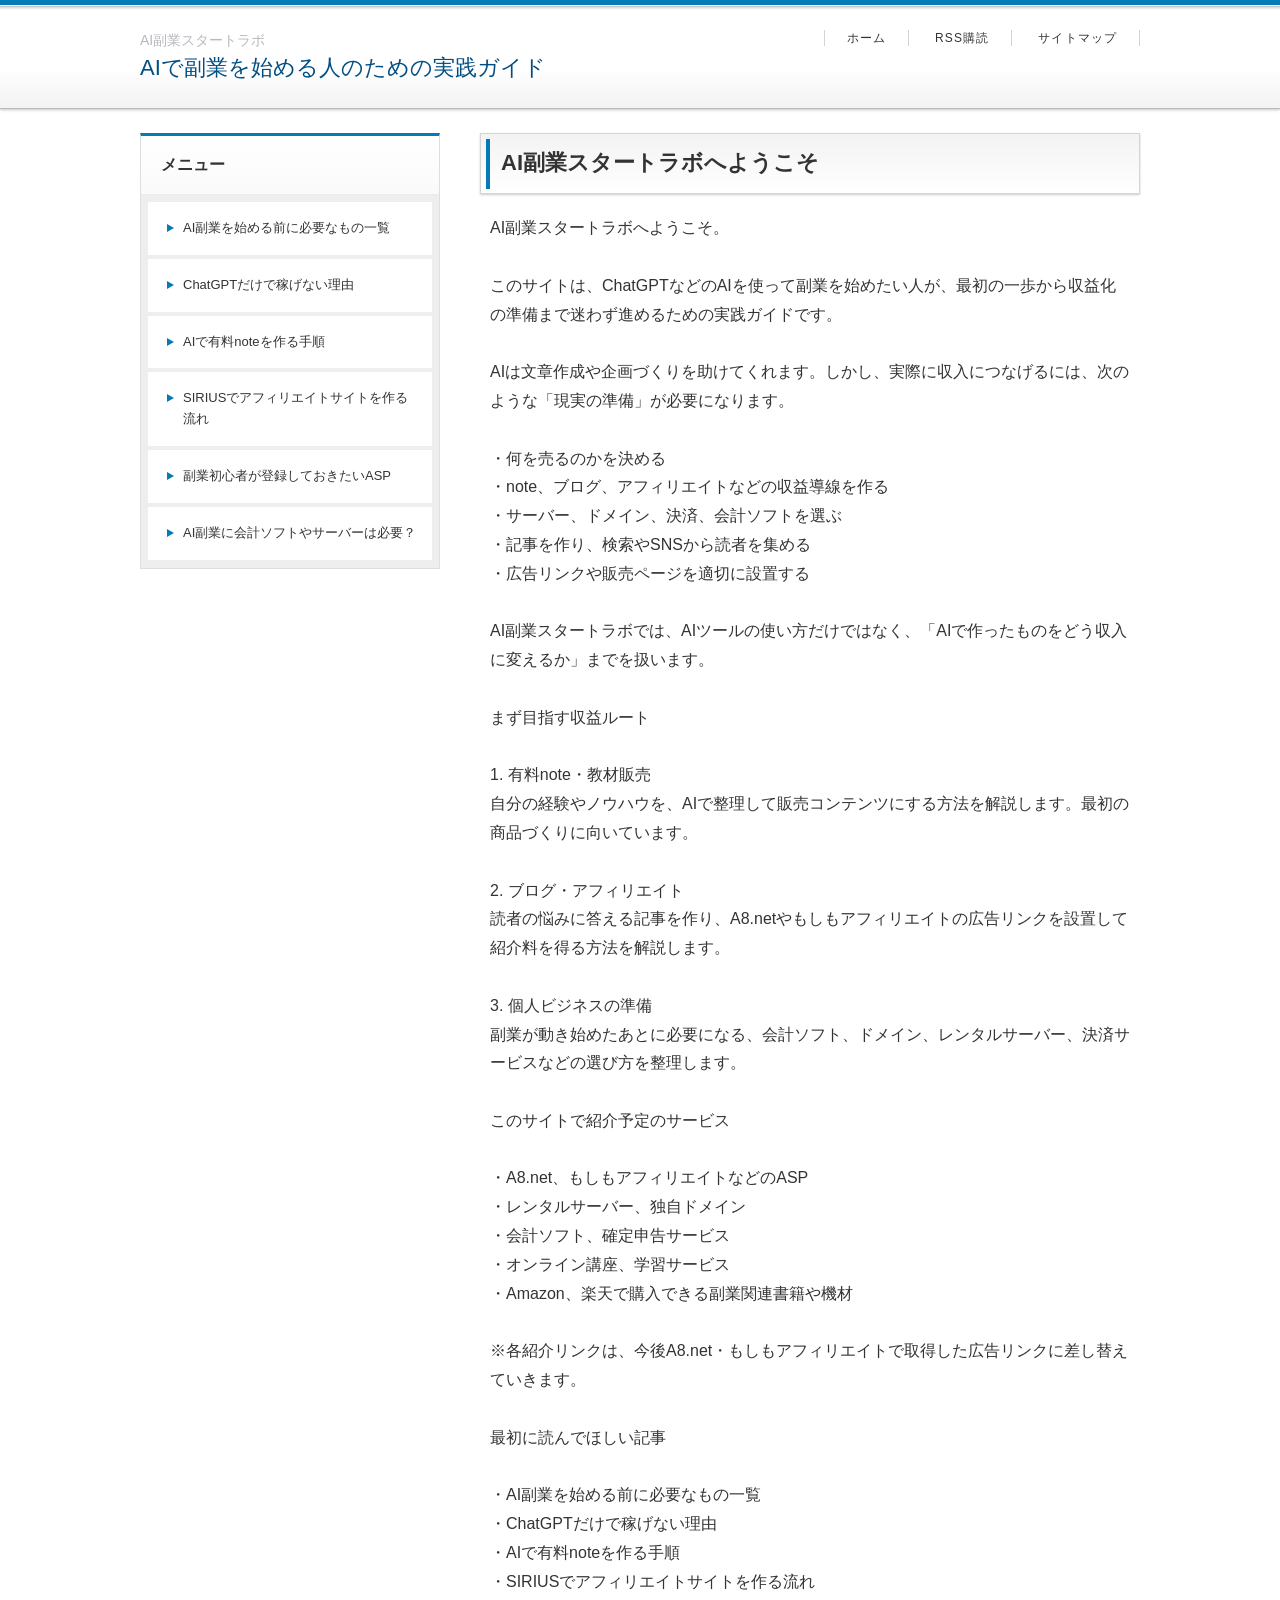
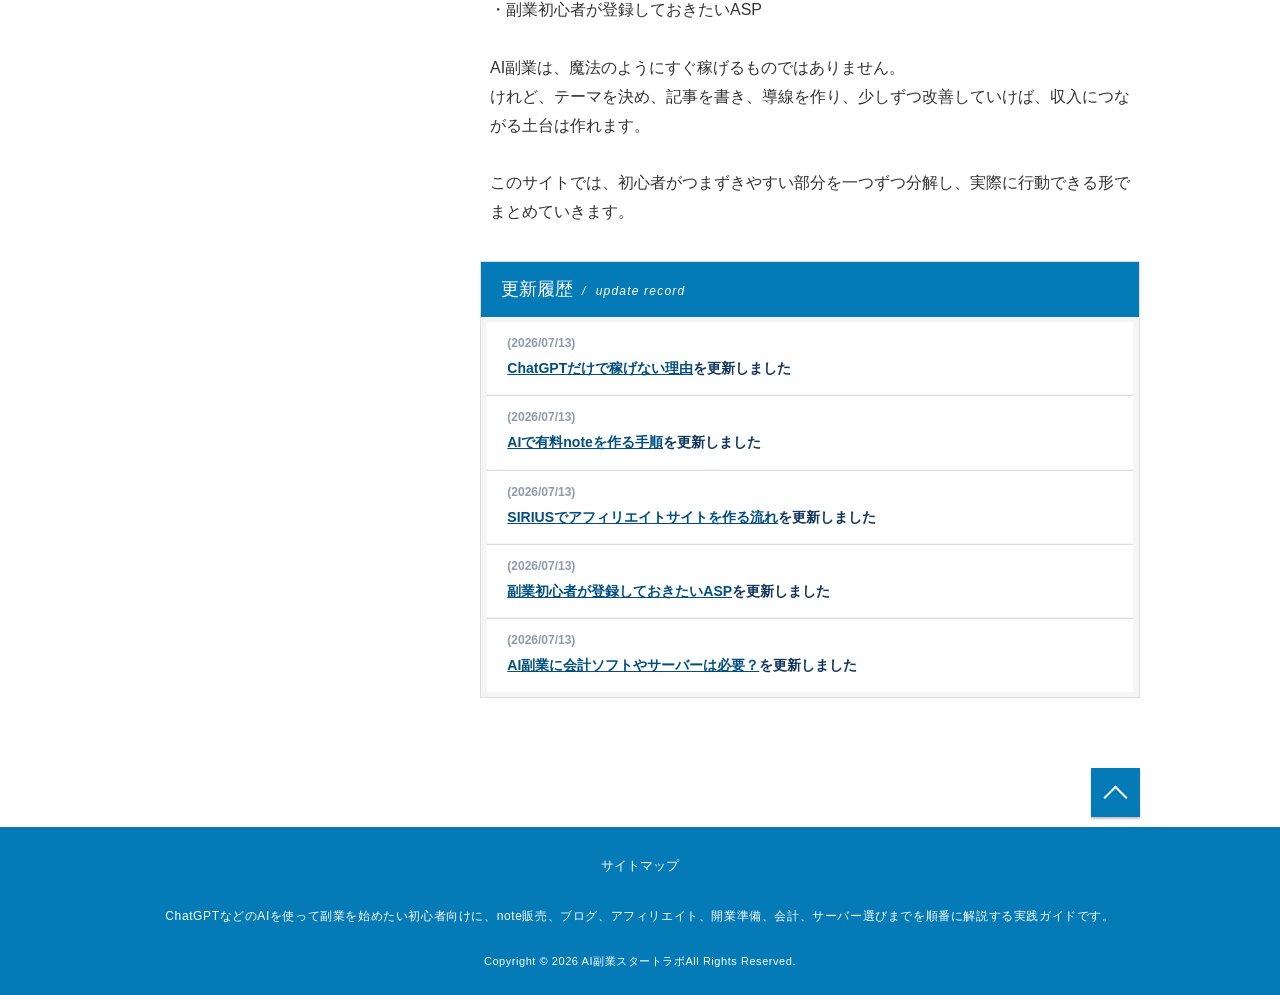
==== index.html @ 1a1c3c4f "Convert pages to UTF-8 for GitHub Pages" ====
<!DOCTYPE html>
<html lang="ja" dir="ltr">
<head>
<meta charset="UTF-8" />
<meta name="viewport" content="width=device-width, initial-scale=1" />
<meta http-equiv="X-UA-Compatible" content="IE=edge" />
<title>AI副業スタートラボ</title>
<meta name="keywords" content="AI副業,ChatGPT副業,有料note,アフィリエイト,個人ビジネス,副業初心者" />
<meta name="description" content="AIを使って副業を始めたい初心者向けに、有料note作成、アフィリエイトサイト運営、開業準備、会計・サーバー選びをわかりやすく解説します。" />
<link rel="stylesheet" href="./styles.css" type="text/css" />
<link rel="stylesheet" href="./css/textstyles.css" type="text/css" />

<link rel="alternate" type="application/rss+xml" title="RSS" href="rss.xml" />


</head>
<body>
<div id="wrapper">

<header>
<div id="top">
<div class="inner">
<h1>AI副業スタートラボ</h1>
<h2 class="title"><span><a href="./">AIで副業を始める人のための実践ガイド</a></span></h2>
</div>
<input type="checkbox" id="panel" value="" />
<label for="panel" id="topmenubtn">MENU</label>
<div id="topmenubox"><div id="topmenubox-inner">
<div id="topsubmenu">
<span><a href="./">ホーム</a></span>
<span><a href="./rss.xml">RSS購読</a></span>
<span><a href="./sitemap.html">サイトマップ</a></span>
</div>
</div></div>
</div>
<div id="headerbox">
<div id="header"></div>
</div>
</header>
<div id="column2">
<div id="contents">
<div id="layoutbox">
<div id="main">


<article>

<h3><span>AI副業スタートラボへようこそ</span></h3>

<div id="text1">

<p>AI副業スタートラボへようこそ。</p>
<p>&nbsp;</p>
<p>このサイトは、ChatGPTなどのAIを使って副業を始めたい人が、最初の一歩から収益化の準備まで迷わず進めるための実践ガイドです。</p>
<p>&nbsp;</p>
<p>AIは文章作成や企画づくりを助けてくれます。しかし、実際に収入につなげるには、次のような「現実の準備」が必要になります。</p>
<p>&nbsp;</p>
<p>・何を売るのかを決める<br />・note、ブログ、アフィリエイトなどの収益導線を作る<br />・サーバー、ドメイン、決済、会計ソフトを選ぶ<br />・記事を作り、検索やSNSから読者を集める<br />・広告リンクや販売ページを適切に設置する</p>
<p>&nbsp;</p>
<p>AI副業スタートラボでは、AIツールの使い方だけではなく、「AIで作ったものをどう収入に変えるか」までを扱います。</p>
<p>&nbsp;</p>
<p>まず目指す収益ルート</p>
<p>&nbsp;</p>
<p>1. 有料note・教材販売<br />自分の経験やノウハウを、AIで整理して販売コンテンツにする方法を解説します。最初の商品づくりに向いています。</p>
<p>&nbsp;</p>
<p>2. ブログ・アフィリエイト<br />読者の悩みに答える記事を作り、A8.netやもしもアフィリエイトの広告リンクを設置して紹介料を得る方法を解説します。</p>
<p>&nbsp;</p>
<p>3. 個人ビジネスの準備<br />副業が動き始めたあとに必要になる、会計ソフト、ドメイン、レンタルサーバー、決済サービスなどの選び方を整理します。</p>
<p>&nbsp;</p>
<p>このサイトで紹介予定のサービス</p>
<p>&nbsp;</p>
<p>・A8.net、もしもアフィリエイトなどのASP<br />・レンタルサーバー、独自ドメイン<br />・会計ソフト、確定申告サービス<br />・オンライン講座、学習サービス<br />・Amazon、楽天で購入できる副業関連書籍や機材</p>
<p>&nbsp;</p>
<p>※各紹介リンクは、今後A8.net・もしもアフィリエイトで取得した広告リンクに差し替えていきます。</p>
<p>&nbsp;</p>
<p>最初に読んでほしい記事</p>
<p>&nbsp;</p>
<p>・AI副業を始める前に必要なもの一覧<br />・ChatGPTだけで稼げない理由<br />・AIで有料noteを作る手順<br />・SIRIUSでアフィリエイトサイトを作る流れ<br />・副業初心者が登録しておきたいASP</p>
<p>&nbsp;</p>
<p>AI副業は、魔法のようにすぐ稼げるものではありません。<br />けれど、テーマを決め、記事を書き、導線を作り、少しずつ改善していけば、収入につながる土台は作れます。</p>
<p>&nbsp;</p>
<p>このサイトでは、初心者がつまずきやすい部分を一つずつ分解し、実際に行動できる形でまとめていきます。</p>

</div>
</article>

<div id="whatsnew"><div class="title"><span>更新履歴</span></div><ul><li><span>(2026/07/13)</span><span><a href="./chatgpt-not-enough.html">ChatGPTだけで稼げない理由</a>を更新しました</span></li>
<li><span>(2026/07/13)</span><span><a href="./ai-note-guide.html">AIで有料noteを作る手順</a>を更新しました</span></li>
<li><span>(2026/07/13)</span><span><a href="./sirius-affiliate-site.html">SIRIUSでアフィリエイトサイトを作る流れ</a>を更新しました</span></li>
<li><span>(2026/07/13)</span><span><a href="./asp-start.html">副業初心者が登録しておきたいASP</a>を更新しました</span></li>
<li><span>(2026/07/13)</span><span><a href="./tools-accounting-server.html">AI副業に会計ソフトやサーバーは必要？</a>を更新しました</span></li>
</ul>
</div>
</div>

<div id="menu">

<nav>
<div class="menuitem">
<h4>メニュー</h4>
<div class="menubox menulist"><ul id="menu1">
<li><a href="./start-list.html">AI副業を始める前に必要なもの一覧</a></li>
<li><a href="./chatgpt-not-enough.html">ChatGPTだけで稼げない理由</a></li>
<li><a href="./ai-note-guide.html">AIで有料noteを作る手順</a></li>
<li><a href="./sirius-affiliate-site.html">SIRIUSでアフィリエイトサイトを作る流れ</a></li>
<li><a href="./asp-start.html">副業初心者が登録しておきたいASP</a></li>
<li><a href="./tools-accounting-server.html">AI副業に会計ソフトやサーバーは必要？</a></li>
</ul></div>
</div>

</nav>

</div>

</div>
</div>
</div>

<div id="pagetop"><a href="#wrapper">トップへ戻る</a></div>
<footer id="footer">

<div class="inner">
<span><a href="./sitemap.html">サイトマップ</a></span>
<div class="desc">ChatGPTなどのAIを使って副業を始めたい初心者向けに、note販売、ブログ、アフィリエイト、開業準備、会計、サーバー選びまでを順番に解説する実践ガイドです。</div>
<small>Copyright &copy; 2026 AI副業スタートラボAll Rights Reserved.</small>
   
</div>

</footer>

</div>
</body>
</html>
---- styles.css ----
@charset "shift_jis";
@import url("./css/tables.css");
@import url("./css/commonstyles.css");

/*
==================================================
��{�X�^�C��
==================================================
*/
html {
  font-family: sans-serif;
  -ms-text-size-adjust: 100%;
  -webkit-text-size-adjust: 100%;
}
body {
  margin: 0;
}
article,
aside,
details,
figcaption,
figure,
footer,
header,
main,
menu,
nav,
section,
summary {
  display: block;
}
audio,
canvas,
progress,
video {
  display: inline-block;
}
audio:not([controls]) {
  display: none;
  height: 0;
}
progress {
  vertical-align: baseline;
}
template,
[hidden] {
  display: none;
}
a {
  background-color: transparent;
  -webkit-text-decoration-skip: objects;
}
a:active,
a:hover {
  outline-width: 0;
}
abbr[title] {
  border-bottom: none;
  text-decoration: underline;
  text-decoration: underline dotted;
}
b,
strong {
  font-weight: inherit;
}
b,
strong {
  font-weight: bolder;
}
dfn {
  font-style: italic;
}
h1 {
  font-size: 2em;
  margin: 0.67em 0;
}
mark {
  background-color: #ff0;
  color: #000;
}
small {
  font-size: 80%;
}
sub,
sup {
  font-size: 75%;
  line-height: 0;
  position: relative;
  vertical-align: baseline;
}
sub {
  bottom: -0.25em;
}
sup {
  top: -0.5em;
}
img {
  border-style: none;
}
png:not(:root) {
  overflow: hidden;
}
code,
kbd,
pre,
samp {
  font-family: monospace, monospace;
  font-size: 1em;
}
figure {
  margin: 1em 40px;
}
hr {
  box-sizing: content-box;
  height: 0;
  overflow: visible;
}
button,
input,
select,
textarea {
  font: inherit;
  margin: 0;
}
optgroup {
  font-weight: bold;
}
button,
input {
  overflow: visible;
}
button,
select {
  text-transform: none;
}
button,
html [type="button"],
[type="reset"],
[type="submit"] {
  -webkit-appearance: button;
}
button::-moz-focus-inner,
[type="button"]::-moz-focus-inner,
[type="reset"]::-moz-focus-inner,
[type="submit"]::-moz-focus-inner {
  border-style: none;
  padding: 0;
}
button:-moz-focusring,
[type="button"]:-moz-focusring,
[type="reset"]:-moz-focusring,
[type="submit"]:-moz-focusring {
  outline: 1px dotted ButtonText;
}
fieldset {
  border: 1px solid #c0c0c0;
  margin: 0 2px;
  padding: 0.35em 0.625em 0.75em;
}
legend {
  box-sizing: border-box;
  color: inherit;
  display: table;
  max-width: 100%;
  padding: 0;
  white-space: normal;
}
textarea {
  overflow: auto;
}
[type="checkbox"],
[type="radio"] {
  box-sizing: border-box;
  padding: 0;
}
[type="number"]::-webkit-inner-spin-button,
[type="number"]::-webkit-outer-spin-button {
  height: auto;
}
[type="search"] {
  -webkit-appearance: textfield;
  outline-offset: -2px;
}
[type="search"]::-webkit-search-cancel-button,
[type="search"]::-webkit-search-decoration {
  -webkit-appearance: none;
}
::-webkit-input-placeholder {
  color: inherit;
  opacity: 0.54;
}
::-webkit-file-upload-button {
  -webkit-appearance: button;
  font: inherit;
}

/*
==================================================
��{�X�^�C��
==================================================
*/
body {
  background-color: #f2f4f6;
  color: #333333;
  font-family: '���C���I',Helvetica,'Hiragino Kaku Gothic Pro',sans-serif;
  font-size: 16px;
  line-height: 1.8;
  text-align: center;
  -webkit-text-size-adjust: 100%;
}
h1, h2, h3, h4, h5, h6, .title, dt {
  font-family: '�q���M�m�p�S Pro W3','Hiragino Kaku Gothic Pro','���C���I',Meiryo,Verdana,'�l�r �o�S�V�b�N',sans-serif;
  font-weight: 700;
}
h2,h3,h4,h5,h6{
	overflow:hidden;
}
.clear {
  clear: both;
  font-size: 1px;
  line-height: 0;
}
p {
  margin: 0;
}
img {
  height: auto;
  max-width: 100%;
  vertical-align: middle;
}
@media screen and (min-width: 768px) {
  body {
	background-color: #fff;
  }
}
/* ���X�g
==================================================
*/
#main ul{
  list-style: outside none none;
  margin: 10px 0 10px 0px;
  padding: 0;
}
#main ul > li {
  color: #10345d;
  font-weight: 700;
  line-height: 1.7;
  margin: 12px 0;
  padding: 0 0 0 23px;
  position: relative;
}
#main ul > li:before {
  background-color: #fff;
  border: 3px solid #4b7fbb;
  -moz-box-shadow: 0 1px 2px rgba(0, 0, 0, 0.25);
  -webkit-box-shadow: 0 1px 2px rgba(0, 0, 0, 0.25);
  box-shadow: 0 1px 2px rgba(0, 0, 0, 0.25);
  -moz-box-sizing: border-box;
  -webkit-box-sizing: border-box;
  box-sizing: border-box;
  content: '';
  height: 9px;
  left: 6px;
  position: absolute;
  top: 7px;
  width: 9px;
}
#main table ul li:before {
  top: 5px;
}
#main table ul,#main table ol{
  margin:10px 0;
}
#whatsnew ul li:before{
  display:none;
}
#main ol {
  counter-reset: number;
  list-style: outside none none;
  margin: 10px 0 10px 2px;
  padding: 0;
}
#main ol > li {
  color: #10345d;
  font-weight: 700;
  line-height: 1.7;
  margin: 12px 0;
  padding: 0 0 0 30px;
  position: relative;
}
#main ol > li::before {
  background-color: #047ab7;
  -moz-box-shadow: 0 1px 2px rgba(0, 0, 0, 0.25);
  -webkit-box-shadow: 0 1px 2px rgba(0, 0, 0, 0.25);
  box-shadow: 0 1px 2px rgba(0, 0, 0, 0.25);
  -moz-box-sizing: border-box;
  -webkit-box-sizing: border-box;
  box-sizing: border-box;
  color: #fff;
  content: counter(number,decimal);
  counter-increment: number;
  font-size: 12px;
  font-weight: normal;
  height: 19px;
  left: 0;
  letter-spacing: 0;
  line-height: 19px;
  position: absolute;
  text-align: center;
  top: 4px;
  width: 19px;
}
@media screen and (min-width: 768px) {
  #main ul{
  }
  #main .grayline ul, #main .graybg ul, #main .grayline ul, #main .graybg ul {
	margin: 24px 0 24px 12px;
  }
  #main ul > li {
	padding: 0 0 0 24px;
  }
  #main ol {
	margin: 24px 0 24px 7px;
  }
  #main ol > li {
	padding: 0 0 0 32px;
  }
  #main ol > li::before {
	font-size: 13px;
	height: 20px;
	line-height: 20px;
	top: 3px;
	width: 20px;
  }
}
/* �����N
==================================================
*/
a {
  color: #3598d9;
}
a img{background: none;}
@media screen and (min-width: 1000px) {
  a:hover {
	color: #44b4fd;
	text-decoration: none;
  }
  #main a:hover, #menu a:hover, #rmenu a:hover, #pagetop a:hover {
	left: 1px;
	position: relative;
	top: 1px;
  }
}
/*
==================================================
�S��
==================================================
*/
/* ���C�A�E�g
==================================================
*/
#wrapper {
  overflow: hidden;
  position: relative;
}
#contents {
  padding: 0 8px;
  position: relative;
}
#siteNavi {
  color: #4d4d4d;
  font-size: 10px;
  line-height: 1.6;
  padding: 10px 0;
}
#siteNavi a {
  color: #004E82;
}
@media screen and (min-width: 768px) {
  #contents {
	padding: 10px;
  }
  #contents::after {
	clear: both;
	content: '';
	display: block;
  }
  #siteNavi {
	margin: 0 0 8px;
	padding: 4px 0 0;
  }
}
@media screen and (min-width: 1000px) {
  #wrapper {
	min-width: 1000px;
	overflow: visible;
  }
  #contents {
	margin: 0 auto;
	padding: 24px 0 50px;
	width: 1000px;
  }
  #siteNavi {
	margin: 0 0 12px;
  }
  #siteNavi a:hover {
	color: #4db2f4;
  }
}
/* �y�[�W�㕔�֖߂�
==================================================
*/
#pagetop a {
  background-color: #047ab7;
  -moz-box-shadow: 0 2px 2px rgba(0, 0, 0, 0.25);
  -webkit-box-shadow: 0 2px 2px rgba(0, 0, 0, 0.25);
  box-shadow: 0 2px 2px rgba(0, 0, 0, 0.25);
  color: #fff;
  display: block;
  font-size: 10px;
  letter-spacing: 0.1em;
  line-height: 1;
  margin: 0 12px 12px;
  padding: 18px 0 18px 24px;
  position: relative;
  text-align: center;
  text-decoration: none;
}
#pagetop a::before {
  border-left: 2px solid #fff;
  border-top: 2px solid #fff;
  content: '';
  height: 10px;
  left: 50%;
  margin-left: -36px;
  margin-top: -4px;
  position: absolute;
  top: 50%;
  -moz-transform: rotate(45deg);
  -ms-transform: rotate(45deg);
  -webkit-transform: rotate(45deg);
  transform: rotate(45deg);
  width: 10px;
}
@media screen and (min-width: 768px) {
  #pagetop::after {
	clear: both;
	content: '';
	display: block;
  }
  #pagetop a {
	float: right;
	height: 42px;
	margin: 0 10px 10px 0;
	overflow: hidden;
	padding: 0;
	text-indent: 200%;
	white-space: nowrap;
	width: 42px;
  }
  #pagetop a::before {
	height: 13px;
	left: 14px;
	margin: 0;
	top: 18px;
	width: 13px;
  }
}
@media screen and (min-width: 1000px) {
  #pagetop {
	margin: 0 auto;
	width: 1000px;
  }
  #pagetop a {
	height: 49px;
	margin-right: 0;
	width: 49px;
  }
  #pagetop a:hover {
	background-color: #5797C2;
  }
  #pagetop a::before {
	height: 15px;
	left: 16px;
	top: 21px;
	width: 15px;
  }
}
/* �����{�b�N�X
==================================================
*/
#searchbox {
  line-height: 1;
}
#searchbox form {
  padding: 12px 8px;
  position: relative;
}
#searchbox form::before {
  border: 2px solid #3598d9;
  -moz-border-radius: 10px;
  -webkit-border-radius: 10px;
  border-radius: 10px;
  -moz-box-sizing: border-box;
  -webkit-box-sizing: border-box;
  box-sizing: border-box;
  content: '';
  height: 12px;
  position: absolute;
  right: 23px;
  top: 21px;
  width: 12px;
}
#searchbox form::after {
  background-color: #3598d9;
  -moz-border-radius: 10px;
  -webkit-border-radius: 10px;
  border-radius: 10px;
  content: '';
  height: 7px;
  position: absolute;
  right: 22px;
  top: 29px;
  -moz-transform: rotate(-45deg);
  -ms-transform: rotate(-45deg);
  -webkit-transform: rotate(-45deg);
  transform: rotate(-45deg);
  width: 3px;
}
#searchbox input {
  -webkit-appearance: none;
}
#searchbox input[type="text"], #searchbox input[type="search"] {
  background-color: #fafafa;
  border: 1px solid #dde0e4;
  -moz-border-radius: 2px;
  -webkit-border-radius: 2px;
  border-radius: 2px;
  -moz-box-shadow: 0 1px 2px rgba(0, 0, 0, 0.1) inset;
  -webkit-box-shadow: 0 1px 2px rgba(0, 0, 0, 0.1) inset;
  box-shadow: 0 1px 2px rgba(0, 0, 0, 0.1) inset;
  -moz-box-sizing: border-box;
  -webkit-box-sizing: border-box;
  box-sizing: border-box;
  cursor: auto;
  font-size: 13px;
  height: 33px;
  line-height: 33px;
  padding: 0 36px 0 8px;
  width: 100%;
}
#searchbox input[type="submit"] {
  background-color: transparent;
  border: medium none;
  -moz-box-sizing: border-box;
  -webkit-box-sizing: border-box;
  box-sizing: border-box;
  cursor: pointer;
  height: 33px;
  line-height: 33px;
  overflow: hidden;
  padding: 0;
  position: absolute;
  right: 8px;
  text-indent: 200%;
  top: 12px;
  white-space: nowrap;
  width: 36px;
}
@media screen and (min-width: 768px) {
  #searchbox {
	right: 10px;
	position: absolute;
	top: 8px;
	width: 25%;
  }
  #searchbox form {
	padding: 0;
  }
  #searchbox form::before {
	border: 2px solid #cbcbcb;
	left: 8px;
	right: auto;
	top: 7px;
  }
  #searchbox form::after {
	background-color: #cbcbcb;
	left: 18px;
	right: auto;
	top: 15px;
  }
  #searchbox input[type="text"], #searchbox input[type="search"] {
	height: 28px;
	line-height: 28px;
	padding: 0 56px 0 32px;
  }
  #searchbox input[type="submit"] {
	background-color: #3598d9;
	-moz-border-radius: 2px;
	-webkit-border-radius: 2px;
	border-radius: 2px;
	color: #fff;
	font-size: 13px;
	height: 28px;
	line-height: 28px;
	right: 0;
	text-indent: 0;
	top: 0;
	white-space: normal;
	width: 48px;
  }
}
@media screen and (min-width: 1000px) {
  #searchbox {
	left: 50%;
	margin-left: 240px;
	right: auto;
	top: 18px;
	width: 260px;
  }
  #searchbox input[type="text"], #searchbox input[type="search"] {
	-moz-transition: border 0.15s ease-out 0s;
	-o-transition: border 0.15s ease-out 0s;
	-webkit-transition: border 0.15s ease-out;
	-webkit-transition-delay: 0s;
	transition: border 0.15s ease-out 0s;
  }
  #searchbox input[type="text"]:focus, #searchbox input[type="search"]:focus {
	background-color: #fff;
  }
  #searchbox input[type="submit"]:hover {
	background-color: #4db2f4;
  }
}
/* ��荞�݁E��荞�݉���
==================================================
*/
.txt-img img {
  margin: 0 8px 8px 8px;
}
.center {
  margin: 5px 0;
  text-align: center;
}
.float-l {
  float: left;
}
.float-r {
  float: right;
}
.float-l img,
.float-r img {
  margin-bottom: 20px;
}
.float-l img {
  margin-right: 20px;
}
.float-r img {
  margin-left: 20px;
}
.clear, .FloatEnd {
  clear: both;
  font-size: 1px;
  height: 0;
  line-height: 0;
}

/*
==================================================
�g�b�v����
==================================================
*/
/* �g�b�v
==================================================
*/
#top {
  background-color:#f4f4f4;
  border-bottom: 1px solid #ddd;
  display: table;
  table-layout: fixed;
  text-align: left;
  width: 100%;
}
#top .inner {
  -moz-box-sizing: border-box;
  -webkit-box-sizing: border-box;
  box-sizing: border-box;
  display: table-cell;
  height: 45px;
  padding: 8px;
  width: 100%;
}
#top h1 {
  color: #b7b9bf;
  font-size: 7px;
  font-weight: normal;
  line-height: 1.6;
  margin: 0;
}
#top h2 {
  font-size: 13px;
  font-weight: normal;
  line-height: 1.4;
  margin: 0;
}
#top h2 a {
  color: #004E82;
  text-decoration: none;
}
@media screen and (min-width: 768px) {
	#top {
		background-color: #fff;
		background-image: none;
		border-top: 5px solid #047ab7;
		border-bottom: 1px solid #bbbbbb;
		-moz-box-shadow: 0 1px 2px rgba(0, 0, 0, 0.14), 0 0 5px rgba(0, 0, 0, 0.15);
		-webkit-box-shadow: 0 1px 2px rgba(0, 0, 0, 0.14), 0 0 5px rgba(0, 0, 0, 0.15);
		box-shadow: 0 1px 2px rgba(0, 0, 0, 0.14), 0 0 5px rgba(0, 0, 0, 0.15);
		position: relative;
		z-index: 1;
	}
	#top::before {
		background-image: url('data:image/png	+xml;base64,PD94bWwgdmVyc2lvbj0iMS4wIiBlbmNvZGluZz0idXRmLTgiPz4gPHN2ZyB2ZXJzaW9uPSIxLjEiIHhtbG5zPSJodHRwOi8vd3d3LnczLm9yZy8yMDAwL3N2ZyI	[base64]');
		background-size: 100%;
		background-image: -webkit-gradient(linear, 50% 0%, 50% 100%, color-stop(0%, #ffffff), color-stop(100%, #f2f2f2));
		background-image: -moz-linear-gradient(top, #ffffff, #f2f2f2);
		background-image: -webkit-linear-gradient(top, #ffffff, #f2f2f2);
		background-image: linear-gradient(to bottom, #ffffff, #f2f2f2);
		bottom: 0;
		content: '';
		height: 39%;
		left: 0;
		position: absolute;
		right: 0;
		z-index: -1;
	}
	#top::after {
		background-image: url('[data-uri]');
		background-size: 100%;
		background-image: -webkit-gradient(linear, 50% 0%, 50% 100%, color-stop(0%, #adadad), color-stop(20%, #d6d6d6), color-stop(100%, #ffffff));
		background-image: -moz-linear-gradient(top, #adadad 0%, #d6d6d6 20%, #ffffff 100%);
		background-image: -webkit-linear-gradient(top, #adadad 0%, #d6d6d6 20%, #ffffff 100%);
		background-image: linear-gradient(to bottom, #adadad 0%, #d6d6d6 20%, #ffffff 100%);
		content: '';
		height: 4px;
		left: 0;
		position: absolute;
		right: 0;
		top: 1px;
		z-index: -1;
	}
  #top .inner {
	display: block;
	height: auto;
	padding: 12px 290px 12px 10px;
  }
  #top h1 {
	font-size: 14px;
  }
  #top h2 {
	font-size: 22px;
	line-height: 1.5;
  }
}
@media screen and (min-width: 1000px) {
  #top .inner {
	left: 50%;
	margin-left: -500px;
	padding: 24px 0;
	position: relative;
	width: 668px;
  }
}
/* �w�b�_�[
==================================================
*/
#header {
  background-color: #fff;
  height: auto !important;
}
#header > img {
  height: auto;
  width: 100%;
}
@media screen and (min-width: 768px) {
  #headerbox {
	background-color: #f1f1f1;
	padding: 10px;
  }
}
@media screen and (min-width: 1000px) {
  #headerbox {
	padding: 24px 0;
  }
  #header {
	margin: 0 auto;
	width: 1000px;
  }
}
/* �g�b�v���j���[
==================================================
*/
#topmenubtn {
  background-color: #f2f2f2;
  border-left: 1px solid #ddd;
  -moz-box-sizing: border-box;
  -webkit-box-sizing: border-box;
  box-sizing: border-box;
  cursor: pointer;
  display: table-cell;
  line-height: 1;
  overflow: hidden;
  position: relative;
  right: 0;
  text-indent: 200%;
  top: 0;
  white-space: nowrap;
  width: 50px;
}
#topmenubtn::before, #topmenubtn::after {
  content: '';
  position: absolute;
  right: 15px;
  width: 19px;
}
#topmenubtn::before {
  border-bottom: 2px solid #004E82;
  border-top: 2px solid #004E82;
  -moz-box-sizing: content-box;
  -webkit-box-sizing: content-box;
  box-sizing: content-box;
  height: 5px;
  top: 15px;
}
#topmenubtn::after {
  border-top: 2px solid #004E82;
  height: 0;
  top: 29px;
}
#topmenubox {
  display: table-row;
}
#topmenubox::after {
  background-color: rgba(0, 0, 0, 0.8);
  content: '';
  height: 100%;
  left: 0;
  position: absolute;
  width: 100%;
}
#topmenubox #topmenubox-inner {
  background-color: #f2f2f2;
  display: block;
  position: absolute;
  width: 100%;
}
#topmenubox #topmenubox-inner::before {
  border-top: 1px solid #ddd;
  content: '';
  left: 0;
  position: absolute;
  right: 0;
  top: 0;
}
input#panel[type="checkbox"] {
  display: none;
}
input#panel[type="checkbox"] ~ #topmenubox::after,
input#panel[type="checkbox"] ~ #topmenubox #topmenubox-inner {
  -moz-transition: opacity 0.05s ease 0s;
  -o-transition: opacity 0.05s ease 0s;
  -webkit-transition: opacity 0.05s ease;
  -webkit-transition-delay: 0s;
  transition: opacity 0.05s ease 0s;
  opacity: 0;
  z-index: -1;
}
input#panel[type="checkbox"]:checked + #topmenubtn::before, input#panel[type="checkbox"]:checked + #topmenubtn::after {
  border-top: 2px solid #004E82;
  right: 14px;
  top: 21px;
  width: 21px;
}
input#panel[type="checkbox"]:checked + #topmenubtn::before {
  border-bottom: none;
  height: 0;
  -moz-transform: rotate(45deg);
  -ms-transform: rotate(45deg);
  -webkit-transform: rotate(45deg);
  transform: rotate(45deg);
}
input#panel[type="checkbox"]:checked + #topmenubtn::after {
  -moz-transform: rotate(-45deg);
  -ms-transform: rotate(-45deg);
  -webkit-transform: rotate(-45deg);
  transform: rotate(-45deg);
}
input#panel[type="checkbox"]:checked ~ #topmenubox::after {
  opacity: 1;
  z-index: 99;
}
input#panel[type="checkbox"]:checked ~ #topmenubox #topmenubox-inner {
  opacity: 1;
  z-index: 100;
}
#topmenu ul {
  list-style-type: none;
  margin: 0;
  padding: 0;
}
#topmenu ul li {
  border-top: 1px solid #e6e6e6;
}
#topmenu ul a {
  color: #333;
  display: block;
  font-size: 14px;
  line-height: 1.6;
  padding: 13px 16px 13px 32px;
  position: relative;
  text-align: left;
  text-decoration: none;
}
#topmenu ul a::before {
  border: 4px solid transparent;
  border-left: 6px solid #047ab7;
  content: '';
  left: 19px;
  position: absolute;
  top: 19px;
}
#topsubmenu {
  background-color: #eaeaea;
}
#topsubmenu span {
  border-top: 1px solid #e6e6e6;
  display: block;
}
#topsubmenu span a {
  color: #333;
  display: block;
  font-size: 14px;
  line-height: 1.6;
  padding: 13px 16px 13px 32px;
  position: relative;
  text-align: left;
  text-decoration: none;
}
#topsubmenu span a::before {
  border: 4px solid transparent;
  border-left: 6px solid #a3a3a3;
  content: '';
  left: 19px;
  position: absolute;
  top: 19px;
}

@media screen and (min-width: 768px) {
  #topmenubtn {
	display: none;
  }
  #topmenubox {
	display: inline;
  }
  #topmenubox::after {
	display: none;
  }
  #topmenubox #topmenubox-inner {
	background-color: transparent;
	display: inline;
	opacity: 1 !important;
	position: static;
  }
  #topmenubox #topmenubox-inner::before {
	display: none;
  }
	#topmenu {
		overflow: hidden;
		position: relative;
		z-index: 0;
	}
	#topmenu::before {
		background-color: #e5e5e5;
		-moz-box-shadow: 0 1px 1px rgba(0, 0, 0, 0.25) inset;
		-webkit-box-shadow: 0 1px 1px rgba(0, 0, 0, 0.25) inset;
		box-shadow: 0 1px 1px rgba(0, 0, 0, 0.25) inset;
		bottom: 0;
		content: '';
		height: 5px;
		left: -10px;
		position: absolute;
		right: -10px;
		z-index: -1;
	}
	#topmenu ul {
		-moz-box-sizing: border-box;
		-webkit-box-sizing: border-box;
		box-sizing: border-box;
		display: table;
		table-layout: fixed;
		width: 100%;
	}
	#topmenu ul li {
		border: none;
		border-left: 1px solid rgba(255, 255, 255, 0.75);
		border-right: 1px solid #e4e3e2;
		display: table-cell;
		position: relative;
	}
	#topmenu ul li:first-child {
		border-left: 1px solid #e4e3e2;
	}
	#topmenu ul a {
 		color: #503e3e;
		font-size: 15px;
		padding: 10px 10px 16px;
		position: static;
		text-align: center;
	}
	#topmenu ul a::before, #topmenu ul a::after {
			display: none;
	}
  #topsubmenu {
	background-color: transparent;
	position: absolute;
	right: 10px;
	text-align: right;
	top: 40px;
  }
  #topsubmenu span {
	border: none;
	display: inline;
  }
  #topsubmenu span:first-of-type::before {
	border-right: 1px solid #d1d5d9;
	content: '';
	display: inline-block;
	height: 16px;
	vertical-align: middle;
  }
  #topsubmenu span::after {
	border-right: 1px solid #d1d5d9;
	content: '';
	display: inline-block;
	height: 16px;
	vertical-align: middle;
  }
  #topsubmenu span a {
	display: inline-block;
	font-size: 12px;
	letter-spacing: 0.1em;
	margin: 0 1em;
	padding: 0;
  }
  #topsubmenu span a::before {
	display: none;
  }
}
@media screen and (min-width: 1000px) {
  #topmenu ul {
	border-left: 1px solid rgba(255, 255, 255, 0.3);
	margin: 0 auto;
	width: 1000px;
  }
  #topmenu ul li {
	padding-bottom: 0;
  }
  #topmenu ul a:hover {
    color: #047ab7;
  }
  #topmenu ul a:hover::after {
    background-color: #047ab7;
    -moz-box-shadow: 0 1px 1px rgba(0, 0, 0, 0.25) inset;
    -webkit-box-shadow: 0 1px 1px rgba(0, 0, 0, 0.25) inset;
    box-shadow: 0 1px 1px rgba(0, 0, 0, 0.25) inset;
    border: none;
    content: "";
    bottom: 0;
    display: block;
    height: 4px;
    position: absolute;
    left: 0;
    margin-top: auto;
    right: 0;
  }
  #topsubmenu {
	left: 50%;
	right: auto;
	top: 58px;
	width: 500px;
  }
  #topsubmenu span a {
	margin: 0 1.8em;
  }
  #topsubmenu span a:hover {
	color: #3598d9;
	text-decoration: underline;
  }
}
/*
==================================================
���C���R���e���c
==================================================
*/
/* �L���̈�
==================================================
*/
#main {
  text-align: left;
}
#main .text, #text1, #text2, #text3, #text4, #text5, #text6, #text7, #text8, #text9, #text10, #space1, #space2 {
  background-color: #fff;
  margin-bottom: 8px;
  overflow: hidden;
  padding: 12px;
}
@media screen and (min-width: 768px) {
  #main {
	float: right;
  }
  #main .text, #text1, #text2, #text3, #text4, #text5, #text6, #text7, #text8, #text9, #text10, #space1, #space2 {
	margin: 0 0 24px;
	padding: 10px;
  }
}
/* ���o��
==================================================
*/
#main h2,
#main h3 {
  background-color: #fff;
  border: 1px solid #d9d4d4;
  -moz-box-shadow: 0 2px 3px rgba(0, 0, 0, 0.2);
  -webkit-box-shadow: 0 2px 3px rgba(0, 0, 0, 0.2);
  box-shadow: 0 1px 2px rgba(0, 0, 0, 0.2);
  line-height: 1;
  margin: 20px auto 0;
  padding: 0;
  position: relative;
  z-index: 1;
  clear:both;
}
#main h2:before, #main h3:before {
    background-color: #047ab7;
    content: "";
    width: 4px;
    height: 85%;
    margin: auto;
    position: absolute;
    top: 0;
    bottom: 0;
    left: 5px;
}
#main h2 span,
#main h3 span {
  background-image: linear-gradient(to bottom, #f3f3f3, #ffffff);
  display: block;
  font-size: 19px;
  line-height: 1.5;
  margin: 0;
  padding: 14px 10px 14px 20px;
}
#main .text h3, #main #text1 h3, #main #text2 h3, #main #text3 h3, #main #text4 h3, #main #text5 h3, #main #text6 h3, #main #text7 h3, #main #text8 h3, #main #text9 h3, #main #text10 h3, #main #space1 h3, #main #space2 h3 {
  margin: 8px 0;
}
#main h4 {
  background-color: #fbfbfb;
  border: 1px solid #d3d3cf;
  box-shadow: 0 2px 3px rgba(0, 0, 0, 0.1);
  color: #1C1E21;
  font-size: 18px;
  line-height: 1.5;
  margin: 20px 0 16px;
  padding: 12px 16px;
  position: relative;
  z-index: 0;
  clear:both;
}
#main h4:before {
  content: "";
  border-top: 2px solid #fff;
  position: absolute;
  top: 0;
  left: 0;
  width:  100%;
  margin: auto;
  padding:  0;
}
#main h4:after {
  content: "";
  border: 1px solid #047ab7;
  position: absolute;
  top: 0;
  left: 0;
  margin: auto;
  padding: 0;
  width: 100%;
}
#main h5 {
  font-size: 17px;
  line-height: 1.5;
  margin: 20px 0 10px;
  overflow: hidden;
  padding: 0 0 0 14px;
  position: relative;
}
#main h5::before {
  background-color: #047ab7;
  -moz-box-shadow: 0 2px 1px rgba(0, 0, 0, 0.15);
  -webkit-box-shadow: 0 2px 1px rgba(0, 0, 0, 0.15);
  box-shadow: 0 2px 1px rgba(0, 0, 0, 0.15);
  bottom: 2px;
  content: '';
  left: 0;
  position: absolute;
  top: 2px;
  width: 4px;
}
#main h6 {
  font-size: 16px;
  line-height: 1.8;
  margin: 10px auto;
  overflow: hidden;
  padding: 0 0 0 24px;
  position: relative;
}
#main h6::before {
  background-color: #047ab7;
  background-image: url(img/h6.png);
  background-position: 3px center;
  background-repeat: no-repeat;
  background-size: 50%;
  -moz-box-shadow: 0 1px 2px rgba(0, 0, 0, 0.25);
  -webkit-box-shadow: 0 1px 2px rgba(0, 0, 0, 0.25);
  box-shadow: 0 1px 2px rgba(0, 0, 0, 0.25);
  content: '';
  height: 15px;
  left: 2px;
  position: absolute;
  top: 6px;
  width: 15px;
}
#main blockquote {
  background-color: #f7f7f7;
  border: 2px solid #cccccc;
  color: #333;
  font-size: 16px;
  line-height: 1.8;
  margin: 24px 0;
  //padding: 12px 10px 12px 38px;
  padding: 12px 10px 12px 10px;
  position: relative;
}
#main blockquote::before {
/*
  content: '\203b';
  font-size: 16px;
  font-weight: 500;
  left: 16px;
  position: absolute;
  top: 10px;
*/
}
@media screen and (min-width: 768px) {
  #main h2,
  #main h3 {
	margin: 0 0 10px;
	padding: 0;
  }
  #main h2 span,
  #main h3 span {
	font-size: 22px;
	line-height: 1.4;
  }
  #main .text h3, #main #text1 h3, #main #text2 h3, #main #text3 h3, #main #text4 h3, #main #text5 h3, #main #text6 h3, #main #text7 h3, #main #text8 h3, #main #text9 h3, #main #text10 h3, #main #space1 h3, #main #space2 h3 {
	margin: 20px 0;
  }
  #main h4 {
	font-size: 19px;
	padding: 10px 10px 8px 15px;
  }
  #main h5 {
	font-size: 19px;
	padding: 0 0 0 16px;
  }
  #main h6 {
	font-size: 17px;
	line-height: 1.5;
	padding: 0 0 0 26px;
  }
  #main h6::before {
	top: 5px;
  }
/*
  #main blockquote {
	padding: 24px 16px 24px 50px;
  }
*/
/*
  #main blockquote::before {
	font-size: 18px;
	line-height: 1.3;
	left: 25px;
	top: 24px;
  }
*/
}
/*
==================================================
�摜�t���{�b�N�X
==================================================
*/
#main .alert, #main .accept, #main .attention, #main .thint {
  background-position: 12px 15px;
  background-repeat: no-repeat;
  background-size: 17px auto;
  font-size: 16px;
  line-height: 1.8;
  margin: 15px 0;
  padding: 12px 10px 12px 38px;
  position: relative;
  z-index: 0;
}
#main .alert.noimage, #main .accept.noimage, #main .attention.noimage, #main .thint.noimage {
  background-image: none;
  padding: 12px 10px;
}
#main .attention {
  background-color: #fffff8;
  background-image: url(img/attention.png);
  border: 2px solid #d3b806;
  color: #B09B09;
}
#main .accept {
  background-color: #f8fbf8;
  background-image: url(img/accept.png);
  border: 2px solid #5ca25e;
  color: #5ba15d;
}
#main .alert {
  background-color: #fdf6f5;
  background-image: url(img/alert.png);
  border: 2px solid #d6272e;
  color: #d5262d;
}
#main .thint {
  background-color: #f6f9fd;
  background-image: url(img/thint.png);
  border: 2px solid #3284cb;
  color: #3183ca;
}
@media screen and (min-width: 768px) {
  #main .alert, #main .accept, #main .attention, #main .thint {
	background-position: 22px 20px;
	background-size: auto auto;
	margin: 20px 0;
	padding: 25px 16px 25px 78px;
  }
  #main .alert.noimage, #main .accept.noimage, #main .attention.noimage, #main .thint.noimage {
	padding: 18px 16px;
  }
}
#main .user1,
#main .user2 {
  background-color: #fff;
  background-position: 7px 7px;
  background-repeat: no-repeat;
  background-size: 65px auto;
  border: none;
  -moz-border-radius: 4px;
  -webkit-border-radius: 4px;
  border-radius: 4px;
  -moz-box-sizing: border-box;
  -webkit-box-sizing: border-box;
  box-sizing: border-box;
  -moz-box-shadow: 0 0 7px #c9c9c9 inset;
  -webkit-box-shadow: 0 0 7px #c9c9c9 inset;
  box-shadow: 0 0 7px #c9c9c9 inset;
  font-size: 16px;
  line-height: 1.8;
  margin: 24px 0;
  min-height: 79px;
  overflow: hidden;
  position: relative;
  padding: 20px 12px 20px 82px;
  _height: auto;
  z-index: 0;
}
#main .user1.noimage,
#main .user2.noimage {
  background-image: none;
  min-height: 0;
  padding: 14px 12px;
}
#main .user1 {
  background-image: url(img/user1.png);
}
#main .user2 {
  background-image: url(img/user2.png);
}
@media screen and (min-width: 768px) {
  #main .user1,
  #main .user2 {
	background-position: 10px 10px;
	background-size: 130px auto;
	margin: 30px 0;
	min-height: 150px;
	padding: 35px 20px 35px 170px;
  }
  #main .user1.noimage,
  #main .user2.noimage {
	padding: 20px 18px;
  }
}

/*
==================================================
FAQ
==================================================
*/
.question1,
.answer1 {
  background-color: #f4f4f4;
  background-image: none;
  font-weight: normal;
  line-height: 1.9;
  margin: 15px 0;
  overflow: hidden;
  padding: 16px 16px 16px 48px;
  position: relative;
}
.question1::before,
.answer1::before {
  float: left;
  font-family: 'Helvetica Neue', Arial;
  font-size: 22px;
  margin: 0 0 0 -1.6em;
  text-align: center;
  width: 1.3em;
}
.question1 {
  font-size: 16px;
}
.question1::before {
  color: #047ab7;
  content: 'Q.';
  line-height: 1.3;
}
.question1 + .answer1 {
  margin-top: -22px;
}
.question1 + .answer1::after {
  background-color: #cecece;
  content: '';
  height: 1px;
  left: 10px;
  position: absolute;
  right: 10px;
  top: 0;
}
.answer1 {
  border: none;
  -moz-border-radius: 0;
  -webkit-border-radius: 0;
  border-radius: 0;
  font-size: 15px;
}
.answer1::before {
  color: #737373;
  content: 'A.';
  line-height: 1.2;
}
@media screen and (min-width: 768px) {
  .question1,
  .answer1 {
	margin: 30px 0;
	padding: 18px 26px 18px 66px;
  }
  .question1::before,
  .answer1::before {
	font-size: 26px;
	letter-spacing: 0.1em;
	line-height: 1;
	margin: 0 0 0 -1.5em;
  }
  .question1 {
	padding-top: 24px;
  }
  .question1 + .answer1 {
	margin-top: -36px;
  }
  .question1 + .answer1::after {
	left: 20px;
	right: 20px;
  }
  .answer1 {
	padding-bottom: 24px;
  }
}
.question2,
.answer2 {
  background-image: none;
  -moz-box-sizing: border-box;
  -webkit-box-sizing: border-box;
  box-sizing: border-box;
  font-size: 16px;
  line-height: 1.8;
  margin: 20px 0;
  padding: 16px 0 16px 46px;
  position: relative;
}
.question2::before,
.answer2::before {
  border: 1px solid #fff;
  -moz-box-shadow: 0 1px 2px rgba(0, 0, 0, 0.25);
  -webkit-box-shadow: 0 1px 2px rgba(0, 0, 0, 0.25);
  box-shadow: 0 1px 2px rgba(0, 0, 0, 0.25);
  -moz-box-sizing: border-box;
  -webkit-box-sizing: border-box;
  box-sizing: border-box;
  color: #fff;
  font-family: 'Helvetica Neue', Arial;
  font-size: 19px;
  font-weight: normal;
  height: 30px;
  left: 4px;
  line-height: 30px;
  position: absolute;
  text-align: center;
  text-shadow: 0 1px 1px rgba(0, 0, 0, 0.15);
  top: 15px;
  width: 30px;
}
.question2 {
  border-top: 1px dashed #cfcfcf;
  font-weight: 700;
}
.question2::before {
  background-color: #047ab7;
  content: 'Q';
}
.question2 + .answer2 {
  margin-top: -42px;
}
.answer2 {
  border: none;
  border-bottom: 1px dashed #cfcfcf;
}
.answer2::before {
  background-color: #a0a0a0;
  content: 'A';
}
@media screen and (min-width: 768px) {
  .question2,
  .answer2 {
	margin: 35px 0;
	padding: 22px 0 22px 46px;
  }
  .question2::before,
  .answer2::before {
	left: 0;
	top: 20px;
  }
  .question2 + .answer2 {
	margin-top: -66px;
  }
}
/*
==================================================
�T�C�h���j���[
==================================================
*/
/* ���j���[
==================================================
*/
#menu,
#rmenu {
  text-align: left;
}
#menu h4,
#menu .title,
#rmenu h4,
#rmenu .title {
  font-size: 17px;
  font-weight: normal;
  line-height: 1.5;
  margin: 0;
  overflow: hidden;
  position: relative;
  z-index: 1;
}
#menu h4 + .menubox,
#menu .title + .menubox,
#rmenu h4 + .menubox,
#rmenu .title + .menubox {
  margin-top: -1px;
}
#menu h4,#rmenu h4, #menu .title, #rmenu .title {
  background: #f5f5f5;
  background: -webkit-gradient(linear, left top, left bottom, from(#ffffff), to(#f5f5f5));
  background: -webkit-linear-gradient(top, #fff, #fafafa);
  background: -moz-linear-gradient(top, #ffffff, #f5f5f5);
  background: -ms-linear-gradient(top, #ffffff, #f5f5f5);
  background: -o-linear-gradient(top, #ffffff, #f5f5f5);
  border-top: 3px solid #047ab7;
  border-right: 1px solid #dedede;
  border-bottom: 1px solid #ebebeb;
  border-left: 1px solid #dedede;
  color: #333;
  padding: 12px 15px;
}
#menu .menubox,
#rmenu .menubox {
  background-color: #eee;
  border: 1px solid #dedede;
  margin-bottom: 10px;
  overflow: hidden;
  padding: 7px;
}
#menu .menulist,
#rmenu .menulist {
  background-color: #eee;
  padding: 4px;
}
#menu .menulist ul,
#rmenu .menulist ul, #submenu li {
  list-style: outside none none;
  margin: 0;
  padding: 0;
}
#menu .menulist li,
#rmenu .menulist li {
  background-color: #fff;
  border-bottom: 1px solid #eceff1;
  margin-bottom: 3px;
}
#menu .menulist li:last-child,
#rmenu .menulist li:last-child {
  margin-bottom: 0;
}
#menu .menulist li a,
#rmenu .menulist li a {
  color: #333333;
  display: block;
  font-size: 14px;
  line-height: 1.6;
  padding: 13px 16px 13px 28px;
  position: relative;
  text-decoration: none;
}
#menu .menulist li a::before,
#rmenu .menulist li a::before {
  border: 4px solid transparent;
  border-left: 6px solid #047ab7;
  content: '';
  left: 15px;
  position: absolute;
  top: 19px;
}
#menu .menulist .l2,
#menu .menulist .l3,
#rmenu .menulist .l2,
#rmenu .menulist .l3 {
  background-color: #fafafa;
  margin-top: -3px;
}
#menu .menulist .l2 a,
#menu .menulist .l3 a,
#rmenu .menulist .l2 a,
#rmenu .menulist .l3 a {
  font-size: 13px;
}
#menu .menulist .l2 a::before, #menu .menulist .l2 a::after,
#menu .menulist .l3 a::before,
#menu .menulist .l3 a::after,
#rmenu .menulist .l2 a::before,
#rmenu .menulist .l2 a::after,
#rmenu .menulist .l3 a::before,
#rmenu .menulist .l3 a::after {
  border: none;
  border-right: 1px solid #484848;
  border-top: 1px solid #484848;
  content: '';
  height: 5px;
  left: 30px;
  position: absolute;
  -moz-transform: rotate(45deg);
  -ms-transform: rotate(45deg);
  -webkit-transform: rotate(45deg);
  transform: rotate(45deg);
  top: 20px;
  width: 5px;
}
#menu .menulist .l2 a::after,
#menu .menulist .l3 a::after,
#rmenu .menulist .l2 a::after,
#rmenu .menulist .l3 a::after {
  left: 34px;
}
#menu .menulist .l2 a,
#rmenu .menulist .l2 a {
  padding-left: 48px;
}
#menu .menulist .l3 a,
#rmenu .menulist .l3 a {
  padding-left: 68px;
}
#menu .menulist .l3 a::before,
#rmenu .menulist .l3 a::before {
  left: 50px;
}
#menu .menulist .l3 a::after,
#rmenu .menulist .l3 a::after {
  left: 54px;
}
#menu .rankbox,
#rmenu .rankbox {
  border-bottom: 1px dashed #cfcfcf;
  margin: 0;
  padding: 0;
}
@media screen and (min-width: 768px) {
  #menu h4,
  #menu .title,
  #rmenu h4,
  #rmenu .title {
	font-size: 16px;
	font-weight: 700;
	line-height: 1.6;
  }
  #menu h4,
  #rmenu h4 {
	padding: 15px 16px;
  }
  #menu .title,
  #rmenu .title {
	padding: 14px 15px;
  }
  #menu .menulist,
  #rmenu .menulist {
	padding: 7px;
  }
  #menu {
	float: left;
  }
}
@media screen and (min-width: 1000px) {
  #menu h4,
  #rmenu h4 {
	padding: 16px 20px;
  }
  #menu .title,
  #rmenu .title {
	padding: 15px 19px;
  }
  #menu .menubox,
  #rmenu .menubox {
	margin-bottom: 16px;
  }
  #menu .menulist li a:hover,
  #rmenu .menulist li a:hover {
	color: #3598d9;
	text-decoration: underline;
  }
  #menu .menulist li a:hover::before,
  #rmenu .menulist li a:hover::before {
	border-left-color: #3598d9;
  }
  #menu .menulist .l2 a:hover::before, #menu .menulist .l2 a:hover::after,
  #menu .menulist .l3 a:hover::before,
  #menu .menulist .l3 a:hover::after,
  #rmenu .menulist .l2 a:hover::before,
  #rmenu .menulist .l2 a:hover::after,
  #rmenu .menulist .l3 a:hover::before,
  #rmenu .menulist .l3 a:hover::after {
	border-right-color: #3598d9;
	border-top-color: #3598d9;
  }
}
#submenu{margin-bottom:15px;}
/* �o�i�[�̈�
==================================================
*/
.bannerbox {
  position: relative;
}
.bannerbox ul {
  list-style: outside none none;
  margin: 0;
  padding: 0;
}
.bannerbox li {
  margin-bottom: 10px;
  text-align: center;
}
.bannerbox li a img {
  vertical-align: bottom;
}
/* �ŐV�L���E�A�[�J�C�u
==================================================
*/
ul#newEntry, ul#entryarchive {
  background-color: #fff;
  list-style: outside none none;
  margin: -7px 0;
  padding: 0;
}
ul#newEntry li, ul#entryarchive li {
  border-bottom: 1px solid #ededed;
  font-size: 14px;
  line-height: 1.6;
  padding: 14px 0 14px 22px;
  position: relative;
}
ul#newEntry li:last-child, ul#entryarchive li:last-child {
	border-bottom: 5px solid #f5f5f5;
}
ul#newEntry li::before, ul#entryarchive li::before {
  border: 4px solid transparent;
  border-left: 6px solid #3598d9;
  content: '';
  left: 9px;
  position: absolute;
  top: 20px;
}
ul#newEntry li a, ul#entryarchive li a {
  color: #004E82;
}
@media screen and (min-width: 768px) {
  ul#newEntry, ul#entryarchive {
  }
}
@media screen and (min-width: 1000px) {
  ul#newEntry li a:hover, ul#entryarchive li a:hover {
	color: #4db2f4;
  }
}
/*
==================================================
�t�b�^�[
==================================================
*/
#footer {
  background-color: #047ab7;
  overflow: hidden;
  position: relative;
}
#footer .inner {
  letter-spacing: -.4em;
  padding: 16px 20px 0;
}
#footer span::before {
  border-left: 1px solid #fff;
  content: '';
  display: inline-block;
  height: 12px;
  margin: 0 0.7em;
  vertical-align: middle;
}
#footer span:first-of-type::before {
  display: none;
}
#footer span a {
  color: #ffffff;
  display: inline-block;
  font-size: 12px;
  letter-spacing: normal;
  line-height: 1.6;
  margin: 0;
  padding: 0;
  text-decoration: none;
}
#footer .desc {
  color: #fff;
  font-size: 10px;
  letter-spacing: 0.05em;
  line-height: 2;
  margin: 0 0 16px;
  text-align: left;
}
#footer span + .desc {
  margin-top: 16px;
}
#footer small {
  color: #fff;
  display: block;
  font-size: 10px;
  letter-spacing: 0.05em;
  margin: -16px 0 0;
  padding: 10px 0;
  text-align: center;
}
#footer span + small,
#footer .desc + small {
  margin-top: 16px;
}
@media screen and (min-width: 768px) {
  #footer .desc {
	text-align: center;
  }
  #footer small {
	padding: 16px 0;
  }
}
@media screen and (min-width: 1000px) {
  #footer .inner {
	-moz-box-sizing: border-box;
	-webkit-box-sizing: border-box;
	box-sizing: border-box;
	margin: 0 auto;
	padding: 24px 0 0;
	width: 1000px;
  }
  #footer span::before {
	height: 18px;
	margin: 0 1.2em;
  }
  #footer span a {
	font-size: 13px;
  }
  #footer span a:hover {
	opacity: 0.8;
	text-decoration: underline;
  }
  #footer .desc {
	font-size: 12px;
	margin: 0 0 24px;
  }
  #footer span + .desc {
	margin-top: 24px;
  }
  #footer small {
	font-size: 11px;
	margin: 0;
	padding: 0 0 24px;
  }
  #footer span + small,
  #footer .desc + small {
	margin-top: 24px;
  }
}
/*
==================================================
�g�b�v�y�[�W
==================================================
*/
#whatsnew {
	background-color: #f5f5f5;
	border: 1px solid #ddd;
	margin-bottom: 8px;
	overflow: hidden;
}
#whatsnew .title {
  background-color: #047ab7;
  border-bottom: 1px solid #dedede;
  overflow: hidden;
  padding: 13px 15px;
}
#whatsnew .title span {
  color: #fff;
  display: block;
  font-size: 17px;
  font-weight: normal;
  line-height: 1.5;
}
#whatsnew .title span::after {
  color: #fff;
  content: '\00a0\00a0/\00a0\00a0update\00a0record';
  font-size: 12px;
  letter-spacing: 0.05em;
}
#whatsnew ul {
  list-style: outside none none;
  margin: 0;
  padding: 0 7px;
}
#whatsnew ul li {
	background-color: #fff;
	border-top: 1px solid #ddd;
	border-bottom: 1px solid #f5f5f5;
	font-size: 14px;
	line-height: 1.6;
	margin: auto;
	padding: 16px 8px;
	width: auto;
}
#whatsnew ul li:first-child {
	border-top: 5px solid #f5f5f5;
}
#whatsnew ul li:last-child {
}
#whatsnew ul li span {
  display: block;
}
#whatsnew ul li span:first-of-type {
  color: #8e9bac;
  font-size: 12px;
  line-height: 1;
  margin: 0 0 5px;
}
#whatsnew ul li a {
  color: #004E82;
}
@media screen and (min-width: 768px) {
  #whatsnew {
	margin-bottom: 20px;
  }
  #whatsnew .title {
	border-bottom: none;
	padding: 14px 20px;
  }
  #whatsnew .title span {
	font-size: 18px;
  }
  #whatsnew .title span::after {
	font-style: italic;
	font-weight: lighter;
	letter-spacing: 0.1em;
  }
  #whatsnew ul {
	padding: 0;
  }
  #whatsnew ul li {
	padding: 15px 20px;
	width: 92%;
  }
  #whatsnew ul li:last-child {
	border-bottom: 5px solid #f5f5f5;
  }
  #whatsnew ul li span:first-of-type {
	margin: 0 0 8px;
  }
}
@media screen and (min-width: 1000px) {
  #whatsnew ul li a:hover {
	color: #4db2f4;
  }
}
/*
==================================================
�J�e�S���[�y�[�W
==================================================
*/
#categorylist {
  background-color: #fff;
  margin: 8px 0;
  overflow: hidden;
  padding: 8px;
}
#categorylist .catbox {
  background-color: #fff;
  border: 1px solid #d2d7dc;
  margin: 0 0 8px;
  padding: 3px 0 0;
  position: relative;
  text-align: center;
  z-index: 0;
}
#categorylist .catbox::before {
  border-top: 4px solid #047ab7;
  content: '';
  left: -1px;
  position: absolute;
  right: -1px;
  top: -1px;
}
#categorylist .catbox:last-of-type {
  margin-bottom: 0;
}
#categorylist .title {
  padding: 10px 12px;
  position: relative;
  text-align: left;
}
#categorylist .title::before {
  background-color: #047ab7;
  bottom: 13px;
  content: '';
  left: 12px;
  position: absolute;
  top: 13px;
  width: 4px;
}
#categorylist .title a {
  color: #004E82;
  display: inline-block;
  font-size: 16px;
  font-weight: 700;
  line-height: 1.6;
  padding: 0 0 0 14px;
  position: relative;
  text-decoration: none;
}
#categorylist .body {
  border: 5px solid #eee;
  padding: 12px;
  text-align: center;
}
#categorylist .body::after {
  clear: both;
  content: '';
  display: block;
}
#categorylist .thumb {
  margin-bottom: 12px;
  position: relative;
  text-align: center;
}
#categorylist .thumb img{
  display:block;
  margin:0 auto 10px auto;
}
#categorylist p {
  font-size: 12px;
  line-height: 1.8;
  margin-bottom: 12px;
  overflow: hidden;
  text-align: left;
}
#categorylist .more {
  margin: 0 -12px -12px;
  padding: 11px;
}
#categorylist .more a {
  background-color: #047ab7;
  color: #fff;
  display: block;
  font-size: 15px;
  line-height: 1;
  padding: 14px 0;
  position: relative;
  text-decoration: none;
}
#categorylist .more a::after {
  border: 4px solid transparent;
  border-bottom: 4px solid #fff;
  border-right: 4px solid #fff;
  bottom: 3px;
  content: '';
  position: absolute;
  right: 3px;
}
#main #pagelist {
  margin: 15px 0 5px;
  text-align: center;
}
#main #pagelist ul {
  letter-spacing: -.4em;
  list-style: outside none none;
  margin: 0;
  padding: 0;
}
#main #pagelist li {
  display: inline-block;
  letter-spacing: normal;
  margin: 0 3px 10px !important;
  padding: 0 !important;
}
#main #pagelist li::before {
  display: none;
}
#main #pagelist a {
  background-color: #f0f3f5;
  color: #004E82;
  display: inline-block;
  font-family: Arial;
  font-size: 16px;
  font-weight: normal;
  line-height: 1;
  padding: 7px 11px;
  text-align: center;
  text-decoration: none;
  z-index: 0;
}
@media screen and (min-width: 768px) {
  #categorylist {
	background-color: transparent;
	margin: 20px 0;
	padding: 0;
  }
  #categorylist .catbox {
	margin: 0 0 16px;
  }
  #categorylist .catbox:last-of-type {
	margin-bottom: 16px;
  }
  #categorylist .title {
	padding: 14px 15px;
  }
  #categorylist .title::before {
	bottom: 16px;
	left: 15px;
	top: 16px;
  }
  #categorylist .title a {
	font-size: 20px;
	line-height: 1.5;
	padding: 0 0 0 16px;
  }
  #categorylist .body {
	background-color: #fff;
	border: 5px solid #eee;
	padding: 18px 24px;
  }
  #categorylist p {
	font-size: 14px;
	line-height: 1.8;
	margin-bottom: 14px;
  }
  #categorylist .more {
	background-color: transparent;
	margin: 0;
	padding: 0;
  }
  #categorylist .more a {
	font-size: 15px;
	height: 40px;
	line-height: 40px;
	padding: 0;
  }
  #main #pagelist {
	margin: 20px 0 10px;
  }
  #main #pagelist li {
	margin: 0 2px 10px !important;
  }
}
@media screen and (min-width: 1000px) {
  #categorylist .title a:hover {
	color: #3598d9;
	text-decoration: underline;
  }
  #categorylist .more a:hover {
	background-color: #97AFCA;
  }
  #main #pagelist a:hover {
	background-color: #3598d9;
	color: #fff;
  }
}
/*
==================================================
�G���g���[�y�[�W
==================================================
*/
#entrylist {
  background-color: #fafafa;
  border: 1px solid #e5e5e5;
  margin-bottom: 8px;
  overflow: hidden;
  padding: 0;
}
#entrylist h4 {
  background-color: #047ab7;
  border: none;
  border-bottom: 1px solid #ddd;
  -moz-box-shadow: 0 1px 0 white;
  -webkit-box-shadow: 0 1px 0 white;
  box-shadow: 0 1px 0 white;
  margin: 0;
  padding: 12px 15px 9px;
}
#entrylist h4 span {
  color: #fff;
  display: block;
  font-size: 16px;
  font-weight: normal;
  line-height: 1.6;
  padding: 0 0 0 13px;
  position: relative;
}
#entrylist h4 span::before {
  background-color: #fff;
  bottom: 1px;
  content: '';
  left: 0;
  position: absolute;
  top: 1px;
  width: 3px;
}
#entrylist dl {
  margin: 0;
  padding: 0;
}
#entrylist dt {
  line-height: 1;
  margin: 0 0 10px;
  padding: 0 15px 0 15px;
}
#entrylist dt .entry_title a {
  color: #004E82;
  display: block;
  font-size: 14px;
  font-weight: normal;
  line-height: 1.6;
  padding: 0 0 0 12px;
  position: relative;
}
#entrylist dt .entry_title a::before {
  border: 4px solid transparent;
  border-left: 6px solid #004E82;
  content: '';
  left: 0;
  position: absolute;
  top: 7px;
}
#entrylist dd {
  color: #797979;
  font-size: 12px;
  line-height: 1.8;
  margin: -5px 0 15px;
  padding: 0 15px 5px 8px;
}
#entrylist dd:after {
  content: "";
  clear: both;
  display:  block;
}
#entrylist dd:last-child {
	border-bottom: none;
	padding-bottom: 0;
}
#entrylist dl div{
	overflow:hidden;
	border-top: 1px solid #ddd;
	padding:8px 0 0 4px;
}
#entrylist dl div:first-child{
	border:none;
}
#relNavigate {
  margin: 20px 0;
  text-align: center;
}
#relNavigate a {
  display: inline-block;
  margin: 0 4px;
}
@media screen and (min-width: 768px) {
  #entrylist {
	margin-bottom: 20px;
	padding: 0;
	}
  #entrylist h4 {
	margin: 0;
	padding: 16px 0 10px 15px;
	color: #fff;
	}
  #entrylist h4 span {
	font-size: 15px;
	padding: 0 0 0 15px;
  }
  #entrylist dt .entry_title a {
	padding: 0 0 0 14px;
  }
  #entrylist dt .entry_title a::before {
	border-left-width: 7px;
  }
  #entrylist dd {
	font-size: 12px;
	border-bottom: 1px solid #ddd;
	padding: 0 15px 15px 30px;
	margin-bottom: 15px;
	}
  #relNavigate {
	margin: 30px 0;
  }
}
@media screen and (min-width: 1000px) {
  #entrylist dt a:hover {
	color: #4db2f4;
  }
  #entrylist dt a:hover::before {
	border-left-color: #4db2f4;
  }
  #relNavigate a:hover {
	color: #4db2f4;
  }
}
/*
==================================================
�T�C�g�}�b�v�y�[�W
==================================================
*/
#sitemaps {
  margin: 8px 0;
  overflow: hidden;
}
#sitemaps ul {
  list-style: outside none none;
  margin: 0;
  padding: 0;
}
#sitemaps ul li {
  padding:0;
  margin:0;
  background-color: #fff;
  border-bottom: 1px solid #eceff1;
  margin-bottom: 3px;
  padding: 0;
}
#sitemaps ul li:before{
  display:none;
}
#sitemaps li:last-child {
  margin-bottom: 0;
}
#sitemaps li a {
  color: #333333;
  display: block;
  font-size: 14px;
  line-height: 1.6;
  padding: 13px 16px 13px 28px;
  position: relative;
  text-decoration: none;
}
#sitemaps li a::before {
  border: 4px solid transparent;
  border-left: 6px solid #047ab7;
  content: '';
  left: 15px;
  position: absolute;
  top: 19px;
}
#sitemaps .l2,
#sitemaps .l3 {
  background-color: #fafafa;
  margin-top: -3px;
}
#sitemaps .l2 a,
#sitemaps .l3 a {
  font-size: 13px;
}
#sitemaps .l2 a::before, #sitemaps .l2 a::after,
#sitemaps .l3 a::before,
#sitemaps .l3 a::after {
  border: none;
  border-right: 1px solid #484848;
  border-top: 1px solid #484848;
  content: '';
  height: 5px;
  left: 30px;
  position: absolute;
  -moz-transform: rotate(45deg);
  -ms-transform: rotate(45deg);
  -webkit-transform: rotate(45deg);
  transform: rotate(45deg);
  top: 20px;
  width: 5px;
}
#sitemaps .l2 a::after,
#sitemaps .l3 a::after {
  left: 34px;
}
#sitemaps .l2 a {
  padding-left: 48px;
}
#sitemaps .l3 a {
  padding-left: 68px;
}
#sitemaps .l3 a::before {
  left: 50px;
}
#sitemaps .l3 a::after {
  left: 54px;
}
#sitemaps br {
  display: none;
}
@media screen and (min-width: 768px) {
  #sitemaps {
	background-color: #fff;
	margin: 0 0 20px;
	padding: 10px;
  }
  #sitemaps li {
	background-color: transparent;
	border-bottom: none;
	margin-bottom: 0;
  }
  #sitemaps li a {
	display: inline-block;
	font-size: 16px;
	padding: 0 0 0 14px;
  }
  #sitemaps li a::before {
	border-left-width: 7px;
	left: 0;
	top: 7px;
  }
  #sitemaps .l1 {
	margin-top: 20px;
  }
  #sitemaps .l1:first-child {
	margin-top: 0;
  }
  #sitemaps .l2,
  #sitemaps .l3 {
	background-color: transparent;
	margin-top: 6px;
  }
  #sitemaps .l2 a,
  #sitemaps .l3 a {
	font-size: 15px;
	padding-left: 18px;
  }
  #sitemaps .l2 a::before, #sitemaps .l2 a::after,
  #sitemaps .l3 a::before,
  #sitemaps .l3 a::after {
	left: 0;
	top: 8px;
  }
  #sitemaps .l2 a::after,
  #sitemaps .l3 a::after {
	left: 4px;
  }
  #sitemaps .l2 {
	margin-left: 18px;
  }
  #sitemaps .l3 {
	margin-left: 38px;
  }
}
@media screen and (min-width: 1000px) {
  #sitemaps li a:hover {
	color: #3598d9;
	text-decoration: underline;
  }
  #sitemaps li a:hover::before {
	border-left-color: #3598d9;
  }
  #sitemaps .l2 a:hover::before, #sitemaps .l2 a:hover::after,
  #sitemaps .l3 a:hover::before,
  #sitemaps .l3 a:hover::after {
	border-right-color: #3598d9;
	border-top-color: #3598d9;
  }
}
/*
==================================================
�t���[�X�y�[�X
==================================================
*/
#space3,#space4, #space5, #space6 {
    background-color: #fff;
    display: block;
    margin: auto;
    padding: 10px;
}
/*
==================================================
�u���O���[�h
==================================================
*/
.blog {
  background-color: #fff;
  margin: 8px 0;
  overflow: hidden;
  padding: 12px;
}
.blog .thumb {
  float: left;
  margin-right: 15px;
}
.blog .thumb img {
  max-width: 100px;
}
.blog .title {
  font-size: 17px;
  font-weight: 700;
  line-height: 1.5;
  margin-bottom: 10px;
}
.blog .info {
  color: #9c9c9c;
  font-size: 13px;
  line-height: 1.6;
  margin-bottom: 5px;
}
.blog .info a {
  color: #9c9c9c;
}
.blog .body{
  clear:both;
  padding:10px 0;
}
.blog .more {
  text-align: right;
}
.blog .plist{padding:0 5px;}
.blog .plist a{margin:0 2px;}
.blog .plist::before{content:" | ";}
@media screen and (min-width: 768px) {
  .blog {
	border-bottom: 1px dashed #cfcfcf;
	margin: 10px 0;
	padding: 10px;
  }
  .blog .thumb {
	margin: 0 20px 20px 0;
  }
  .blog .thumb img {
	max-width: 200px;
  }
  .blog .title {
	font-size: 19px;
  }
  .blog .info {
	margin-bottom: 10px;
  }
  .blog .body {
	overflow: hidden;
	clear: none;
  }
  .blog .more {
	margin-top: 10px;
  }
}
/*
==================================================
�T�C�g������
==================================================
*/
#searchresult {
  background-color: #fff;
  margin: 8px 0;
  overflow: hidden;
  padding: 12px;
}
#searchresult dl {
  margin: 0;
  padding: 0;
}
#searchresult dt {
  font-size: 16px;
  font-weight: normal;
  line-height: 1.6;
  margin: 0 0 5px;
}
#searchresult dd {
  border-bottom: 1px dashed #cfcfcf;
  font-size: 14px;
  line-height: 1.6;
  margin: 0 0 14px;
  padding: 0 0 14px;
}
#searchresult dd:last-of-type {
  border-bottom: none;
  margin: 0;
  padding: 0;
}
#searchresult b {
  color: #3598d9;
}
@media screen and (min-width: 768px) {
  #searchresult {
	margin: 0 0 20px;
	padding: 10px;
  }
  #searchresult dl {
	margin: 0 -10px;
  }
  #searchresult dt {
	padding: 0 10px;
  }
  #searchresult dd {
	margin: 0 0 20px;
	padding: 0 10px 20px;
  }
  #searchresult dd:last-of-type {
	border-bottom: 1px dashed #cfcfcf;
	margin: 0 0 20px;
	padding: 0 10px 20px;
  }
}
/*
==================================================
�����N�W
==================================================
*/
#linklist {
  background-color: #fff;
  margin: 8px 0;
  overflow: hidden;
  padding: 12px;
}
#linklist dt {
  font-size: 16px;
  font-weight: normal;
  line-height: 1.6;
  margin: 0 0 5px;
}
#linklist dd {
  border-bottom: 1px dashed #cfcfcf;
  font-size: 14px;
  line-height: 1.6;
  margin: 0 0 14px;
  padding: 0 0 14px;
}
#linklist dd:last-of-type {
  border-bottom: none;
  margin: 0;
  padding: 0;
}
@media screen and (min-width: 768px) {
  #linklist {
	margin: 0 0 20px;
	padding: 10px 0;
  }
  #linklist dt {
	padding: 0 10px;
  }
  #linklist dd {
	margin: 0 0 20px;
	padding: 0 10px 20px;
  }
  #linklist dd:last-of-type {
	border-bottom: 1px dashed #cfcfcf;
	margin: 0 0 20px;
	padding: 0 10px 20px;
  }
}
/*
==================================================
�|�C���g
==================================================
*/
#main .point1, #main .point2, #main .point3, #main .point4, #main .point5, #main .point6, #main .point7, #main .point8, #main .point9, #main .point10, #menu .point1, #rmenu .point1, #menu .point2, #rmenu .point2, #menu .point3, #rmenu .point3, #menu .point4, #rmenu .point4, #menu .point5, #rmenu .point5, #menu .point6, #rmenu .point6, #menu .point7, #rmenu .point7, #menu .point8, #rmenu .point8, #menu .point9, #rmenu .point9, #menu .point10, #rmenu .point10 {
  border: none;
}
#main .point1, #main .point2, #main .point3, #main .point4, #main .point5, #main .point6, #main .point7, #main .point8, #main .point9, #main .point10 {
  background-position: left top;
  background-repeat: no-repeat;
  background-size: 48px auto;
  -moz-box-sizing: border-box;
  -webkit-box-sizing: border-box;
  box-sizing: border-box;
  color: #333;
  font-size: 18px;
  font-weight: 700;
  height: auto;
  line-height: 1.5;
  margin: 15px 0 5px;
  min-height: 32px;
  padding: 2px 0 0 56px;
}
#menu .point1, #rmenu .point1, #menu .point2, #rmenu .point2, #menu .point3, #rmenu .point3, #menu .point4, #rmenu .point4, #menu .point5, #rmenu .point5, #menu .point6, #rmenu .point6, #menu .point7, #rmenu .point7, #menu .point8, #rmenu .point8, #menu .point9, #rmenu .point9, #menu .point10, #rmenu .point10 {
  padding: 0 2px 0 40px;
  background-position:  left top;
  line-height: 1.8;
}

@media screen and (min-width: 768px) {
  #main .point1, #main .point2, #main .point3, #main .point4, #main .point5, #main .point6, #main .point7, #main .point8, #main .point9, #main .point10 {
	background-size: auto auto;
	font-size: 20px;
	margin: 20px 0 10px;
	min-height: 40px;
	padding: 4px 0 0 70px;
  }
}
.point1 {
  background-image: url(img/point1.png);
}
.point2 {
  background-image: url(img/point2.png);
}
.point3 {
  background-image: url(img/point3.png);
}
.point4 {
  background-image: url(img/point4.png);
}
.point5 {
  background-image: url(img/point5.png);
}
.point6 {
  background-image: url(img/point6.png);
}
.point7 {
  background-image: url(img/point7.png);
}
.point8 {
  background-image: url(img/point8.png);
}
.point9 {
  background-image: url(img/point9.png);
}
.point10 {
  background-image: url(img/point10.png);
}
/*
==================================================
�����L���O
==================================================
*/
/* ���C���R���e���c�p�����L���O
==================================================
*/
.rank1, .rank2, .rank3, .rank4, .rank5, .rank6, .rank7, .rank8, .rank9, .rank10 {
  border: none;
  height: auto;
}
.rank {
  background-color: #e8ecf0;
  margin: 0 0 15px;
  padding: 4px;
}
.rank .rank-container {
  background-color: #fbfbfb;
  overflow: hidden;
  position: relative;
  z-index: 0;
}
.rank .rank1, .rank .rank2, .rank .rank3, .rank .rank4, .rank .rank5, .rank .rank6, .rank .rank7, .rank .rank8, .rank .rank9, .rank .rank10 {
  background-color: #fff;
  border-bottom: 1px solid #d7dbde;
  -moz-box-shadow: 0 0 4px rgba(0, 0, 0, 0.1);
  -webkit-box-shadow: 0 0 4px rgba(0, 0, 0, 0.1);
  box-shadow: 0 0 4px rgba(0, 0, 0, 0.1);
  font-size: 19px;
  font-weight: 700;
  line-height: 1.5;
  margin: 0;
  min-height: 52px;
  padding: 11px 10px 11px 62px;
}
.rank .rank1::before, .rank .rank1::after, .rank .rank2::before, .rank .rank2::after, .rank .rank3::before, .rank .rank3::after, .rank .rank4::before, .rank .rank4::after, .rank .rank5::before, .rank .rank5::after, .rank .rank6::before, .rank .rank6::after, .rank .rank7::before, .rank .rank7::after, .rank .rank8::before, .rank .rank8::after, .rank .rank9::before, .rank .rank9::after, .rank .rank10::before, .rank .rank10::after {
  height: 51px;
  width: 51px;
}
.rank .rank1::after, .rank .rank2::after, .rank .rank3::after, .rank .rank4::after, .rank .rank5::after, .rank .rank6::after, .rank .rank7::after, .rank .rank8::after, .rank .rank9::after, .rank .rank10::after {
  background-position: left top;
  background-size: 51px auto;
}
.rank .rank1 a, .rank .rank2 a, .rank .rank3 a, .rank .rank4 a, .rank .rank5 a, .rank .rank6 a, .rank .rank7 a, .rank .rank8 a, .rank .rank9 a, .rank .rank10 a {
  color: #10476e;
  text-decoration: none;
}
.rank .rank-inner {
  overflow: hidden;
  padding: 8px;
}
.rank .float-l,
.rank .float-r {
  -moz-box-sizing: border-box;
  -webkit-box-sizing: border-box;
  box-sizing: border-box;
  float: none;
  margin: 10px auto;
  max-width: 50%;
  text-align: center;
}
.rank .float-l img,
.rank .float-r img {
  margin: 0 0 10px;
}
.rank .rankbox {
  margin-bottom: 10px;
  overflow: hidden;
  padding: 0 5px;
}
.rank .feature {
  border-bottom: 1px dashed #adadad;
  color: #333;
  font-size: 17px;
  font-weight: 700;
  line-height: 1.6;
  margin-bottom: 10px;
  padding-bottom: 7px;
  position: relative;
}
.rank .feature span {
  display: block;
  padding: 0 0 0 13px;
  position: relative;
}
.rank .feature span::before {
  background-color: #047ab7;
  bottom: 2px;
  content: '';
  left: 0;
  position: absolute;
  top: 2px;
  width: 3px;
}
.rank .rankbox .rnkbody {
  font-size: 14px;
  line-height: 1.6;
}
.rank .rank-table {
  background-color: #f5f6f7;
  margin: 10px 0;
  padding: 2px;
  clear:both;
}
.rank-table table{
  border-collapse: separate;
  border-spacing:2px;
  clear:both;
  padding:2px;
}
.rank-table th{
  padding:2px;
  width:25%;
  background-color:#F7F7F7;
}
.rank-table td{
  padding:12px;
  font-size:15px;
}
.rank-table table th div{
  background-color: #f7f7f7;
  color: #676767;
  //border:solid 1px #FFF;
  padding:8px;
  width:100%;
  height:100%;
  text-align:center;
  box-sizing:border-box;
}
.rank-table .rank-price {
  display: inline-block;
  font-family: 'Helvetica Neue', Arial;
  font-size: 22px;
  line-height: 1;
  margin: 0 3px 0 0;
}
.rank .rank-table table img {
  vertical-align: middle;
}
.rank .comment {
  background-color: #edf0f3;
  margin: 10px 0;
}
.rank .comment .comment-tit {
  background-color: #047ab7;
}
.rank .comment .comment-tit span {
  background-image: url(img/comment-tit.png);
  background-position: 12px 10px;
  background-repeat: no-repeat;
  background-size: 24px auto;
  color: #fff;
  display: block;
  font-size: 16px;
  font-weight: 700;
  line-height: 1.5;
  padding: 12px 10px 12px 40px;
}
.rank .comment .comment-body {
  border: 1px solid #dae0e5;
  border-top: none;
  color: #373737;
  font-size: 14px;
  line-height: 1.8;
  padding: 12px;
}
.rank .more {
  margin: 10px 0 0;
  position: relative;
  text-align: center;
  clear:both;
}
.rank .more span {
  -moz-box-sizing: border-box;
  -webkit-box-sizing: border-box;
  box-sizing: border-box;
  display: block;
  margin-bottom: 10px;
}
.rank .more span:last-of-type {
  margin-bottom: 0;
}
.rank .more span a {
  background-color:#0b7fcc;
  background-image: url('[data-uri]');
  background-size: 100%;
  background-image: -webkit-gradient(linear, 50% 0%, 50% 100%, color-stop(0%, #0aa0d6), color-stop(100%, #096abf));
  background-image: -moz-linear-gradient(top, #0aa0d6, #096abf);
  background-image: -webkit-linear-gradient(top, #0aa0d6, #096abf);
  background-image: linear-gradient(to bottom, #0aa0d6, #096abf);
  border: 1px solid #3f8fc1;
  -moz-box-shadow: 0 2px 5px rgba(0, 0, 0, 0.2);
  -webkit-box-shadow: 0 2px 5px rgba(0, 0, 0, 0.2);
  box-shadow: 0 2px 5px rgba(0, 0, 0, 0.2);
  color: #fff;
  display: block;
  font-size: 17px;
  font-weight: 700;
  letter-spacing: 0.05em;
  line-height: 1.9;
  padding: 10px 15px 10px 0;
  position: relative;
  text-decoration: none;
}
.rank .more span a::before {
  border-top: 1px solid rgba(255, 255, 255, 0.3);
  content: '';
  left: 0;
  position: absolute;
  right: 0;
  top: 0;
}
.rank .more span a::after {
  border: none;
  border-right: 2px solid #fff;
  border-top: 2px solid #fff;
  content: '';
  height: 9px;
  margin-top: -6px;
  position: absolute;
  right: 26px;
  -moz-transform: rotate(45deg);
  -ms-transform: rotate(45deg);
  -webkit-transform: rotate(45deg);
  transform: rotate(45deg);
  top: 50%;
  width: 9px;
}
.rank .more span.official a {
  background-color:#ffa900;
  background-image: url('[data-uri]');
  background-size: 100%;
  background-image: -webkit-gradient(linear, 50% 0%, 50% 100%, color-stop(0%, #ffca00), color-stop(100%, #ffa900));
  background-image: -moz-linear-gradient(top, #ffca00, #ffa900);
  background-image: -webkit-linear-gradient(top, #ffca00, #ffa900);
  background-image: linear-gradient(to bottom, #ffca00, #ffa900);
  border: 1px solid #ff9f19;
}
@media screen and (min-width: 768px) {
  .rank {
	margin: 0 0 20px;
	padding: 10px;
  }
  .rank .rank1, .rank .rank2, .rank .rank3, .rank .rank4, .rank .rank5, .rank .rank6, .rank .rank7, .rank .rank8, .rank .rank9, .rank .rank10 {
	font-size: 22px;
	line-height: 1.5;
	min-height: 71px;
	padding: 22px 16px 15px 86px;
  }
  .rank .rank1::before, .rank .rank1::after, .rank .rank2::before, .rank .rank2::after, .rank .rank3::before, .rank .rank3::after, .rank .rank4::before, .rank .rank4::after, .rank .rank5::before, .rank .rank5::after, .rank .rank6::before, .rank .rank6::after, .rank .rank7::before, .rank .rank7::after, .rank .rank8::before, .rank .rank8::after, .rank .rank9::before, .rank .rank9::after, .rank .rank10::before, .rank .rank10::after {
	height: 70px;
	width: 70px;
  }
  .rank .rank1::after, .rank .rank2::after, .rank .rank3::after, .rank .rank4::after, .rank .rank5::after, .rank .rank6::after, .rank .rank7::after, .rank .rank8::after, .rank .rank9::after, .rank .rank10::after {
	background-position: left top;
	background-size: 70px auto;
  }
  .rank .rank1::before, .rank .rank2::before, .rank .rank3::before {
	border-width: 3px;
  }
  .rank .rank-inner {
	padding: 15px 12px;
  }
  .rank .float-l,
  .rank .float-r {
	padding: 0 5px;
  }
  .rank .rankbox {
	margin-bottom: 15px;
  }
  .rank .feature {
	font-size: 20px;
	line-height: 1.5;
  }
  .rank .feature span {
	padding: 0 0 0 15px;
  }
  .rank .rankbox .rnkbody {
	font-size: 16px;
	line-height: 1.9;
  }
  .rank .comment {
	margin: 15px 0;
  }
  .rank .comment .comment-tit span {
	background-position: 20px 12px;
	background-size: auto auto;
	font-size: 20px;
	padding: 13px 16px 13px 60px;
  }
  .rank .comment .comment-body {
	font-size: 16px;
	line-height: 1.9;
	padding: 16px 24px;
  }
  .rank .more {
	margin: 15px 0 0;
  }
  .rank .more span {
	margin-bottom: 12px;
  }
  .rank .more span a {
	font-size: 18px;
	padding: 13px 15px 13px 0;
  }
  .rank .more span a::after {
	border-width: 3px 3px 0 0;
	height: 11px;
	margin-top: -8px;
	width: 11px;
  }
}
@media screen and (min-width: 1000px) {
  .rank .rank1, .rank .rank2, .rank .rank3, .rank .rank4, .rank .rank5, .rank .rank6, .rank .rank7, .rank .rank8, .rank .rank9, .rank .rank10 {
	font-size: 22px;
	min-height: 65px;
	padding: 18px 16px 13px 80px;
  }
  .rank .rank1::before, .rank .rank1::after, .rank .rank2::before, .rank .rank2::after, .rank .rank3::before, .rank .rank3::after, .rank .rank4::before, .rank .rank4::after, .rank .rank5::before, .rank .rank5::after, .rank .rank6::before, .rank .rank6::after, .rank .rank7::before, .rank .rank7::after, .rank .rank8::before, .rank .rank8::after, .rank .rank9::before, .rank .rank9::after, .rank .rank10::before, .rank .rank10::after {
	height: 64px;
	width: 64px;
  }
  .rank .rank1::after, .rank .rank2::after, .rank .rank3::after, .rank .rank4::after, .rank .rank5::after, .rank .rank6::after, .rank .rank7::after, .rank .rank8::after, .rank .rank9::after, .rank .rank10::after {
	background-position: left top;
	background-size: 64px auto;
  }
  .rank .rank1 a:hover, .rank .rank2 a:hover, .rank .rank3 a:hover, .rank .rank4 a:hover, .rank .rank5 a:hover, .rank .rank6 a:hover, .rank .rank7 a:hover, .rank .rank8 a:hover, .rank .rank9 a:hover, .rank .rank10 a:hover {
	color: #3598d9;
	text-decoration: underline;
  }
  .rank .rank-inner {
	padding: 22px 20px;
  }
  .rank .float-l,
  .rank .float-r {
	margin: 0 0 10px;
	padding: 0 10px;
  }
  .rank .rankbox {
	margin-bottom: 20px;
	padding: 0 10px;
  }
  .rank .comment {
	margin: 22px 0;
  }
  .rank .more {
	margin: 22px 0 0;
  }
  .rank .more span{
	width:48%;
	margin-left:1%;
	margin-right:1%;
  }
  #main .rank .more{
	display:-webkit-box;
	display:-ms-flexbox;
	display:flex;
	-webkit-box-orient: horizontal;
	-webkit-box-direction: normal;
	    -ms-flex-direction: row;
	        flex-direction: row;
	-webkit-box-pack: center;
	    -ms-flex-pack: center;
	        justify-content: center;
  }
  .rank .more span a:hover {
	background-image: url('[data-uri]');
	background-size: 100%;
	background-image: -webkit-gradient(linear, 50% 0%, 50% 100%, color-stop(0%, #0cb4de), color-stop(100%, #0b7fcc));
	background-image: -moz-linear-gradient(top, #0cb4de, #0b7fcc);
	background-image: -webkit-linear-gradient(top, #0cb4de, #0b7fcc);
	background-image: linear-gradient(to bottom, #0cb4de, #0b7fcc);
	border: 1px solid #4ca5cd;
  }
  .rank .more span.official a:hover {
	background-image: url('[data-uri]');
	background-size: 100%;
	background-image: -webkit-gradient(linear, 50% 0%, 50% 100%, color-stop(0%, #ffd500), color-stop(100%, #ffbb00));
	background-image: -moz-linear-gradient(top, #ffd500, #ffbb00);
	background-image: -webkit-linear-gradient(top, #ffd500, #ffbb00);
	background-image: linear-gradient(to bottom, #ffd500, #ffbb00);
	border: 1px solid #ffb21e;
  }
}
.rank1, .rank2, .rank3, .rank4, .rank5, .rank6, .rank7, .rank8, .rank9, .rank10 {
  background-image: none;
  border: none;
  -moz-box-sizing: border-box;
  -webkit-box-sizing: border-box;
  box-sizing: border-box;
  font-size: 19px;
  font-weight: 700;
  height: auto;
  line-height: 1.5;
  margin: 15px 0;
  min-height: 26px;
  padding: 0 0 0 34px;
  position: relative;
}
.rank1::before, .rank1::after, .rank2::before, .rank2::after, .rank3::before, .rank3::after, .rank4::before, .rank4::after, .rank5::before, .rank5::after, .rank6::before, .rank6::after, .rank7::before, .rank7::after, .rank8::before, .rank8::after, .rank9::before, .rank9::after, .rank10::before, .rank10::after {
  content: '';
  height: 26px;
  left: 0;
  position: absolute;
  text-align: center;
  top: 0;
  width: 26px;
}
.rank1::before, .rank2::before, .rank3::before, .rank4::before, .rank5::before, .rank6::before, .rank7::before, .rank8::before, .rank9::before, .rank10::before {
  -moz-box-sizing: border-box;
  -webkit-box-sizing: border-box;
  box-sizing: border-box;
}
.rank1::after, .rank2::after, .rank3::after, .rank4::after, .rank5::after, .rank6::after, .rank7::after, .rank8::after, .rank9::after, .rank10::after {
  background-position: -3px -3px;
  background-repeat: no-repeat;
  background-size: 32px auto;
}
.rank1::before {
  background-color: #c0a248;
  border: 2px solid #d8c58d;
}
.rank2::before {
  background-color: #aab4b8;
  border: 2px solid #cad0d3;
}
.rank3::before {
  background-color: #ab6f3d;
  border: 2px solid #caa586;
}
.rank4::before, .rank5::before, .rank6::before, .rank7::before, .rank8::before, .rank9::before, .rank10::before {
  background-color: #d8d8d8;
}
.rank1::after {
  background-image: url(img/rank1.png);
}
.rank2::after {
  background-image: url(img/rank2.png);
}
.rank3::after {
  background-image: url(img/rank3.png);
}
.rank4::after {
  background-image: url(img/rank4.png);
}
.rank5::after {
  background-image: url(img/rank5.png);
}
.rank6::after {
  background-image: url(img/rank6.png);
}
.rank7::after {
  background-image: url(img/rank7.png);
}
.rank8::after {
  background-image: url(img/rank8.png);
}
.rank9::after {
  background-image: url(img/rank9.png);
}
.rank10::after {
  background-image: url(img/rank10.png);
}
@media screen and (min-width: 768px) {
  .rank1, .rank2, .rank3, .rank4, .rank5, .rank6, .rank7, .rank8, .rank9, .rank10 {
	font-size: 24px;
	line-height: 1.4;
	margin: 20px 0;
	min-height: 34px;
	padding: 0 0 0 50px;
  }
  .rank1::before, .rank1::after, .rank2::before, .rank2::after, .rank3::before, .rank3::after, .rank4::before, .rank4::after, .rank5::before, .rank5::after, .rank6::before, .rank6::after, .rank7::before, .rank7::after, .rank8::before, .rank8::after, .rank9::before, .rank9::after, .rank10::before, .rank10::after {
	height: 34px;
	width: 34px;
  }
  .rank1::after, .rank2::after, .rank3::after, .rank4::after, .rank5::after, .rank6::after, .rank7::after, .rank8::after, .rank9::after, .rank10::after {
	background-position: -4px -4px;
	background-size: 42px auto;
  }
}
/* ���j���[�p�����L���O
==================================================
*/
#menu .rank1, #rmenu .rank1, #menu .rank2, #rmenu .rank2, #menu .rank3, #rmenu .rank3, #menu .rank4, #rmenu .rank4, #menu .rank5, #rmenu .rank5, #menu .rank6, #rmenu .rank6, #menu .rank7, #rmenu .rank7, #menu .rank8, #rmenu .rank8, #menu .rank9, #rmenu .rank9, #menu .rank10, #rmenu .rank10 {
  background-image: none;
  border: none;
  -moz-box-sizing: border-box;
  -webkit-box-sizing: border-box;
  box-sizing: border-box;
  font-size: 18px;
  font-weight: 700;
  height: auto;
  line-height: 1.5;
  margin: 0 0 10px;
  min-height: 26px;
  padding: 3px 0 0 40px;
  position: relative;
}
#menu .rank1::before, #rmenu .rank1::before, #menu .rank1::after, #rmenu .rank1::after, #menu .rank2::before, #rmenu .rank2::before, #menu .rank2::after, #rmenu .rank2::after, #menu .rank3::before, #rmenu .rank3::before, #menu .rank3::after, #rmenu .rank3::after, #menu .rank4::before, #rmenu .rank4::before, #menu .rank4::after, #rmenu .rank4::after, #menu .rank5::before, #rmenu .rank5::before, #menu .rank5::after, #rmenu .rank5::after, #menu .rank6::before, #rmenu .rank6::before, #menu .rank6::after, #rmenu .rank6::after, #menu .rank7::before, #rmenu .rank7::before, #menu .rank7::after, #rmenu .rank7::after, #menu .rank8::before, #rmenu .rank8::before, #menu .rank8::after, #rmenu .rank8::after, #menu .rank9::before, #rmenu .rank9::before, #menu .rank9::after, #rmenu .rank9::after, #menu .rank10::before, #rmenu .rank10::before, #menu .rank10::after, #rmenu .rank10::after {
  content: '';
  height: 32px;
  left: 0;
  position: absolute;
  text-align: center;
  top: 0;
  width: 32px;
}
#menu .rank1::before, #rmenu .rank1::before, #menu .rank2::before, #rmenu .rank2::before, #menu .rank3::before, #rmenu .rank3::before, #menu .rank4::before, #rmenu .rank4::before, #menu .rank5::before, #rmenu .rank5::before, #menu .rank6::before, #rmenu .rank6::before, #menu .rank7::before, #rmenu .rank7::before, #menu .rank8::before, #rmenu .rank8::before, #menu .rank9::before, #rmenu .rank9::before, #menu .rank10::before, #rmenu .rank10::before {
  -moz-box-sizing: border-box;
  -webkit-box-sizing: border-box;
  box-sizing: border-box;
}
#menu .rank1::after, #menu .rank2::after, #menu .rank3::after, #menu .rank4::after, #menu .rank5::after, #menu .rank6::after, #menu .rank7::after, #menu .rank8::after, #menu .rank9::after, #menu .rank10::after, #rmenu .rank1::after, #rmenu .rank2::after, #rmenu .rank3::after, #rmenu .rank4::after, #rmenu .rank5::after, #rmenu .rank6::after, #rmenu .rank7::after, #rmenu .rank8::after, #rmenu .rank9::after, #rmenu .rank10::after {
  background-position: 0;
  background-repeat: no-repeat;
  background-size: 32px auto;
}
#menu .rank1::before, #rmenu .rank1::before {
  background-color: #c0a248;
  border: 2px solid #d8c58d;
}
#menu .rank2::before, #rmenu .rank2::before {
  background-color: #aab4b8;
  border: 2px solid #cad0d3;
}
#menu .rank3::before, #rmenu .rank3::before {
  background-color: #ab6f3d;
  border: 2px solid #caa586;
}
#menu .rank4::before, #rmenu .rank4::before, #menu .rank5::before, #rmenu .rank5::before, #menu .rank6::before, #rmenu .rank6::before, #menu .rank7::before, #rmenu .rank7::before, #menu .rank8::before, #rmenu .rank8::before, #menu .rank9::before, #rmenu .rank9::before, #menu .rank10::before, #rmenu .rank10::before {
  background-color: #d8d8d8;
}
#menu .rank1::after, #rmenu .rank1::after {
  background-image: url(img/rank1.png);
}
#menu .rank2::after, #rmenu .rank2::after {
  background-image: url(img/rank2.png);
}
#menu .rank3::after, #rmenu .rank3::after {
  background-image: url(img/rank3.png);
}
#menu .rank4::after, #rmenu .rank4::after {
  background-image: url(img/rank4.png);
}
#menu .rank5::after, #rmenu .rank5::after {
  background-image: url(img/rank5.png);
}
#menu .rank6::after, #rmenu .rank6::after {
  background-image: url(img/rank6.png);
}
#menu .rank7::after, #rmenu .rank7::after {
  background-image: url(img/rank7.png);
}
#menu .rank8::after, #rmenu .rank8::after {
  background-image: url(img/rank8.png);
}
#menu .rank9::after, #rmenu .rank9::after {
  background-image: url(img/rank9.png);
}
#menu .rank10::after, #rmenu .rank10::after {
  background-image: url(img/rank10.png);
}
/*
==================================================
���A�C�R��
==================================================
*/

/* ���j���[�p �摜�X�^�C���T�C�Y���� */
#menu .point1, #rmenu .point1, #menu .point2, #rmenu .point2, #menu .point3, #rmenu .point3, #menu .point4, #rmenu .point4, #menu .point5, #rmenu .point5, #menu .point6, #rmenu .point6, #menu .point7, #rmenu .point7, #menu .point8, #rmenu .point8, #menu .point9, #rmenu .point9, #menu .point10, #rmenu .point10, #menu .rank1, #rmenu .rank1, #menu .rank2, #rmenu .rank2, #menu .rank3, #rmenu .rank3, #menu .rank4, #rmenu .rank4, #menu .rank5, #rmenu .rank5, #menu .rank6, #rmenu .rank6, #menu .rank7, #rmenu .rank7, #menu .rank8, #rmenu .rank8, #menu .rank9, #rmenu .rank9, #menu .rank10, #rmenu .rank10{
border:none;
background-size:36px auto;
background-position:top left;
height:auto;
min-height:36px;
}

/*
==================================================
�P�J�������C�A�E�g
==================================================
*/
#column1 #menu,
#column1 #main {
  float: none;
  width: 100%;
  box-sizing:border-box;
}
@media screen and (min-width: 768px) {
  #column1 #menu .menulist ul,
  #column1 #rmenu .menulist ul {
	background-color: #fff;
	overflow: hidden;
	padding: 10px 19px 0;
  }
  #column1 #menu .menulist li,
  #column1 #rmenu .menulist li {
	border:none;
  }
  #column1 #menu .menulist li,
  #column1 #menu .menulist .l2,
  #column1 #menu .menulist .l3,
  #column1 #rmenu .menulist li,
  #column1 #rmenu .menulist .l2,
  #column1 #rmenu .menulist .l3 {
	background-color: transparent;
	border-bottom: none;
	float: left;
	margin: 0 20px 10px 0;
  }
  #column1 #menu .menulist li a,
  #column1 #menu .menulist .l2 a,
  #column1 #menu .menulist .l3 a,
  #column1 #rmenu .menulist li a,
  #column1 #rmenu .menulist .l2 a,
  #column1 #rmenu .menulist .l3 a {
	font-size: 13px;
	padding: 0 0 0 14px;
  }
  #column1 #menu .menulist li a::before,
  #column1 #menu .menulist .l2 a::before,
  #column1 #menu .menulist .l3 a::before,
  #column1 #rmenu .menulist li a::before,
  #column1 #rmenu .menulist .l2 a::before,
  #column1 #rmenu .menulist .l3 a::before {
	border-left-width: 7px;
	left: 0;
	top: 6px;
  }
  #column1 #menu .menulist .l2 a::before,
  #column1 #menu .menulist .l3 a::before,
  #column1 #rmenu .menulist .l2 a::before,
  #column1 #rmenu .menulist .l3 a::before {
	border: 4px solid transparent;
	border-left: 7px solid #047ab7;
	height: auto;
	left: 0;
	-moz-transform: rotate(0);
	-ms-transform: rotate(0);
	-webkit-transform: rotate(0);
	transform: rotate(0);
	top: 6px;
	width: auto;
  }
  #column1 #menu .menulist .l2 a::after,
  #column1 #menu .menulist .l3 a::after,
  #column1 #rmenu .menulist .l2 a::after,
  #column1 #rmenu .menulist .l3 a::after {
	display: none;
  }
  #column1 ul#newEntry, #column1 ul#entryarchive {
	overflow: hidden;
	padding: 10px 19px 0;
  }
  #column1 ul#newEntry li, #column1 ul#entryarchive li {
	border: none;
	float: left;
	font-size: 13px;
	margin: 0 20px 10px 0;
	padding: 0 0 0 14px;
  }
  #column1 ul#newEntry li::before, #column1 ul#entryarchive li::before {
	border-left-width: 7px;
	left: 0;
	top: 6px;
  }
  #column1 #categorylist .thumb {
	float: left;
	margin: 0 20px 0 0;
  }
  #column1 #categorylist .thumb img {
	display: block;
	max-width: 200px;
  }
  #column1 #categorylist .more {
	float: right;
  }
  #column1 #categorylist .more a {
	width: 188px;
  }
  #column1 .rank .rank-inner {
	margin-top: 10px;
  }
  #column1 .rank .float-l,
  #column1 .rank .float-r {
	max-width: 200px;
	float: left;
  }
  #column1 .rank .float-l img,
  #column1 .rank .float-r img {
	margin: 0 10px 15px 0;
  }
  #column1 .rank .rank-table {
	clear: both;
	padding: 0 1px;
	margin: 15px 0;
  }
  #column1 .rank .more{
	display:-webkit-box;
	display:-ms-flexbox;
	display:flex;
	-webkit-box-orient: horizontal;
	-webkit-box-direction: normal;
	    -ms-flex-direction: row;
	        flex-direction: row;
	-webkit-box-pack: center;
	    -ms-flex-pack: center;
	        justify-content: center;
  }
  #column1 .rank .more span{
	width:46%;
	margin-left:2%;
	margin-right:2%;
  }
}
@media screen and (min-width: 1000px) {
  #column1 #menu .menulist .l2 a:hover::before,
  #column1 #menu .menulist .l3 a:hover::before,
  #column1 #rmenu .menulist .l2 a:hover::before,
  #column1 #rmenu .menulist .l3 a:hover::before {
	border-left-color: #3598d9;
  }
  #column1 .rank .float-l img,
  #column1 .rank .float-r img {
	margin: 0 15px 20px 0;
  }
  #column1 .rank .rank-table {
	margin: 22px 0;
  }

}
/*
==================================================
�Q�J�������C�A�E�g
==================================================
*/
@media screen and (min-width: 768px) {
  #column2 #main {
	width: 68%;
  }
  #column2 #menu {
	width: 30%;
  }
  #column2 #menu .menulist li a,
  #column2 #rmenu .menulist li a {
	font-size: 13px;
	padding: 16px 12px 16px 29px;
  }
  #column2 #menu .menulist li a::before,
  #column2 #rmenu .menulist li a::before {
	border-left-width: 7px;
	left: 15px;
	top: 22px;
  }
  #column2 #menu .menulist .l2 a::before, #column2 #menu .menulist .l2 a::after,
  #column2 #menu .menulist .l3 a::before,
  #column2 #menu .menulist .l3 a::after,
  #column2 #rmenu .menulist .l2 a::before,
  #column2 #rmenu .menulist .l2 a::after,
  #column2 #rmenu .menulist .l3 a::before,
  #column2 #rmenu .menulist .l3 a::after {
	top: 22px;
  }
  #column2 #menu .menulist .l2 a,
  #column2 #rmenu .menulist .l2 a {
	padding-left: 50px;
  }
  #column2 #menu .menulist .l2 a::before,
  #column2 #rmenu .menulist .l2 a::before {
	left: 30px;
  }
  #column2 #menu .menulist .l2 a::after,
  #column2 #rmenu .menulist .l2 a::after {
	left: 34px;
  }
  #column2 #menu .menulist .l3 a,
  #column2 #rmenu .menulist .l3 a {
	padding-left: 60px;
  }
  #column2 #menu .menulist .l3 a::before,
  #column2 #rmenu .menulist .l3 a::before {
	left: 40px;
  }
  #column2 #menu .menulist .l3 a::after,
  #column2 #rmenu .menulist .l3 a::after {
	left: 44px;
  }
  #column2 ul#newEntry li, #column2 ul#entryarchive li {
	font-size: 13px;
	padding: 14px 12px 14px 29px;
  }
  #column2 ul#newEntry li::before, #column2 ul#entryarchive li::before {
	border-left-width: 7px;
	left: 15px;
	top: 20px;
  }
  #column2 #categorylist .thumb {
	float: left;
	margin: 0 20px 0 0;
  }
  #column2 #categorylist .thumb img {
	display: block;
	max-width: 200px;
  }
  #column2 #categorylist .more {
	float: right;
  }
  #column2 #categorylist .more a {
	width: 188px;
  }
  #column2 .rank .float-l img,
  #column2 .rank .float-r img {
	margin: 0 0 15px;
  }
}
@media screen and (min-width: 1000px) {
  #column2 #main {
	width: 660px;
  }
  #column2 #menu {
	width: 300px;
  }
  #column2 #menu .menulist li:hover,
  #column2 #rmenu .menulist li:hover {
	background-color: #eceff1;
	border-bottom-color: #eceff1;
  }
  #column2 #menu .menulist li a,
  #column2 #rmenu .menulist li a {
	padding: 16px 12px 16px 35px;
  }
  #column2 #menu .menulist li a::before,
  #column2 #rmenu .menulist li a::before {
	left: 19px;
  }
  #column2 #menu .menulist .l2 a,
  #column2 #rmenu .menulist .l2 a {
	padding-left: 54px;
  }
  #column2 #menu .menulist .l2 a::before,
  #column2 #rmenu .menulist .l2 a::before {
	left: 34px;
  }
  #column2 #menu .menulist .l2 a::after,
  #column2 #rmenu .menulist .l2 a::after {
	left: 38px;
  }
  #column2 #menu .menulist .l3 a,
  #column2 #rmenu .menulist .l3 a {
	padding-left: 64px;
  }
  #column2 #menu .menulist .l3 a::before,
  #column2 #rmenu .menulist .l3 a::before {
	left: 44px;
  }
  #column2 #menu .menulist .l3 a::after,
  #column2 #rmenu .menulist .l3 a::after {
	left: 48px;
  }
  #column2 ul#newEntry li, #column2 ul#entryarchive li {
	background-color: #fff;
	border-top: 3px solid #eee;
	padding: 14px 12px 14px 35px;
  }
  #column2 ul#newEntry li:first-child, #column2 ul#entryarchive li:first-child {
  	border-top: 5px solid #eee;
  }
  #column2 ul#newEntry li:last-child, #column2 ul#entryarchive li:last-child {
  	border-bottom: 7px solid #eee;
  }
  #column2 ul#newEntry li::before, #column2 ul#entryarchive li::before {
	left: 19px;
  }
  #column2 .rank .rank-inner {
	margin-top: 10px;
  }
  #column2 .rank .float-l,
  #column2 .rank .float-r {
	max-width: 200px;
	float: left;
  }
  #column2 .rank .float-l img,
  #column2 .rank .float-r img {
	margin: 0 15px 20px 0;
  }
  #column2 .rank .rank-table {
	clear: both;
	padding: 0 1px;
	margin: 22px 0;
  }

}
/*
==================================================
���j���[�p�����L���O�����X�^�C��
==================================================
*/
@media screen and (min-width: 768px) {
	#menu .rank,
	#rmenu .rank{
		padding:0;
		margin:0 0 15px 0;
	}
	#menu .rank .float-l,
	#rmenu .rank .float-l{
		width:100%;
		text-align:center;
		float:none;
		padding:5px 0;
		max-width:100%;
	}
	#menu .rank th div,
	#rmenu .rank th div{
		font-size:13px;
	}
	#menu .rank td,
	#rmenu .rank td,
	#menu .rank th,
	#rmenu .rank th{
		padding:8px  !important;
		font-size:14px;
	}
	#menu .rank .rank-price,
	#rmenu .rank .rank-price{
		font-size:22px;
	}
	#menu .rank .float-l img,
	#rmenu .rank .float-l img{
		display:block;
		margin:auto;
	}
	#menu .rank .rank-inner,
	#rmenu .rank .rank-inner{
		padding:5px;
	}
	#menu .rank .comment .comment-inner,
	#rmenu .rank .comment .comment-inner{
		padding:0;
	}
	#menu .rank .more a,
	#rmenu .rank .more a{
		font-size:14px;
		padding:8px 5px;
		text-align:center;
	}
	#menu .rank .more span,
	#rmenu .rank .more span{
		width:100%;
		margin:8px 0 !important;
		float:none;
	}
	#menu .rank .comment .comment-tit span,
	#rmenu .rank .comment .comment-tit span{
		font-size:16px;
		min-height:16px;
	}
	#menu .rank .rank-inner::before,
	#rmenu .rank .rank-inner::before,
	#menu .rank .more a::before,
	#rmenu .rank .more a::before{
		display:none;
	}
	#menu .rank .more a::after,
	#rmenu .rank .more a::after{
		left:8%;
	}
	#column3 #menu .rank .more a:after,
	#column3 #rmenu .rank .more a:after{
		display:none;
	}
	#menu .rank .comment .comment-tit span,
	#rmenu .rank .comment .comment-tit span{
		padding:5px;
		background-image:none;
	}
	#menu .rank .comment .comment-body,
	#rmenu .rank .comment .comment-body{
		font-size:14px;
		border:none;
		padding:5px 10px;
	}
	#menu .rank .rank-inner,
	#rmenu .rank .rank-inner{
		margin-top:0;
	}
	#menu .rank .feature,
	#rmenu .rank .feature{
		font-size:14px;
	}
	#menu .rank .rankbox .rnkbody,
	#rmenu .rank .rankbox .rnkbody{
		font-size:14px;
		padding:0px 8px 5px;
	}
	#menu .rank .rank1,#menu .rank .rank2,#menu .rank .rank3,#menu .rank .rank4,#menu .rank .rank5,#menu .rank .rank6,#menu .rank .rank7,#menu .rank .rank8,#menu .rank .rank9,#menu .rank .rank10,#rmenu .rank .rank1,#rmenu .rank .rank2,#rmenu .rank .rank3,#rmenu .rank .rank4,#rmenu .rank .rank5,#rmenu .rank .rank6,#rmenu .rank .rank7,#rmenu .rank .rank8,#rmenu .rank .rank9,#rmenu .rank .rank10{
		box-shadow:none;
		margin:5px;
		padding-top:6px;
		background-color:transparent;
		text-decoration:underline;
	}
	#column1 .rank .more {
		display:-webkit-box;
		display:-ms-flexbox;
		display:flex;
		-webkit-box-orient: horizontal;
		-webkit-box-direction: normal;
		    -ms-flex-direction: row;
		        flex-direction: row;
		-webkit-box-pack: center;
		    -ms-flex-pack: center;
		        justify-content: center;
	}
}

/*
==================================================
���C�A�E�g�؂�ւ��p�X�^�C��
==================================================
*/

#headerbox {
  height: auto !important;
}
@media screen and (max-width: 767px) {
  #main,
  #menu,
  #rmenu,
  #layoutbox {
	float: none !important;
  }
}
@media screen and (min-width: 768px) {
  #top .inner {
  }
  #topsubmenu {
	top: 8px;
  }
}
@media screen and (min-width: 1000px) {
  #top .inner {
  }
  #topsubmenu {
	top: 18px;
  }
}
#contents #main .txt-border {
  background-position: left 12px;
  margin: 8px 0;
  padding: 12px !important;
  position: relative;
  z-index: 0;
}
#contents #main .txt-border::before {
  border: 12px solid #fff;
  bottom: 0;
  content: '';
  left: 0;
  position: absolute;
  right: 0;
  top: 0;
  z-index: -1;
}
#contents #main .txt-grayback {
  background-color: #e6e6e6;
  margin: 8px 0;
}
#contents #main .txt-colorback {
  background-color: #ffe591;
  margin: 8px 0;
}
#contents #main .txt-frame,
#contents #main .txt-colorframe {
  -moz-border-radius: 4px;
  -webkit-border-radius: 4px;
  border-radius: 4px;
  margin: 8px 0;
}
#contents #main .txt-rndbox {
  -moz-border-radius: 15px;
  -webkit-border-radius: 15px;
  border-radius: 15px;
  margin: 8px 0;
}
#contents #main .txt-decbox1,
#contents #main .txt-decbox2 {
  margin: 8px 0;
}
#contents #main .txt-decbox1 .top h3,
#contents #main .txt-decbox2 .top h3 {
  box-shadow: none;
}
#contents #main .txt-decbox1 .top h3 span,
#contents #main .txt-decbox2 .top h3 span {
  display: block;
  text-shadow: none;
}

@media screen and (min-width: 768px) {
  #contents #main .txt-border {
	margin: 0 0 20px;
  }
  #contents #main .txt-border::before {
	display: none;
  }
  #contents #main .txt-grayback,
  #contents #main .txt-colorback,
  #contents #main .txt-frame,
  #contents #main .txt-colorframe,
  #contents #main .txt-rndbox {
	margin: 0 0 20px;
  }
  #contents #main .txt-decbox1,
  #contents #main .txt-decbox2 {
	margin: 0 0 20px;
  }
  #contents #main .txt-decbox1 .body h3,
  #contents #main .txt-decbox2 .body h3 {
	margin: 20px 0 !important;
  }
  #contents #main .txt-frame .top {
	background-image: url("img/frame_t.gif"), url("img/frame_t.gif"), url("img/frame_t.gif");
	background-position: left top, 893px top, 1786px top;
  }
  #contents #main .txt-frame .bottom {
	background-image: url("img/frame_b.gif"), url("img/frame_b.gif"), url("img/frame_b.gif");
	background-position: left top, 893px top, 1786px top;
  }
  #contents #main .txt-colorframe .top {
	background-image: url("img/colorframe_t.gif"), url("img/colorframe_t.gif"), url("img/colorframe_t.gif");
	background-position: left top, 893px top, 1786px top;
  }
  #contents #main .txt-colorframe .bottom {
	background-image: url("img/colorframe_b.gif"), url("img/colorframe_b.gif"), url("img/colorframe_b.gif");
	background-position: left top, 893px top, 1786px top;
  }
  #contents #main .txt-rndbox .top {
	background-image: url("img/round_t.gif"), url("img/round_t.gif"), url("img/round_t.gif");
	background-position: left top, 885px top, 1770px top;
  }
  #contents #main .txt-rndbox .bottom {
	background-image: url("img/round_b.gif"), url("img/round_b.gif"), url("img/round_b.gif");
	background-position: left top, 885px top, 1770px top;
  }
  #contents #main .txt-decbox1 .top {
	background-image: url("img/decbox_t.gif"), url("img/decbox_t.gif"), url("img/decbox_t.gif");
	background-position: left top, 850px top, 1700px top;
  }
  #contents #main .txt-decbox1 .bottom {
	background-image: url("img/decbox_b.gif"), url("img/decbox_b.gif"), url("img/decbox_b.gif");
	background-position: left top, 850px top, 1700px top;
  }
  .txt-decbox2 {
	position: relative;
	z-index: 0;
  }
  .txt-decbox2::before, .txt-decbox2::after {
	background-image: url("img/decbox2_r.gif");
	background-position: left bottom;
	background-repeat: repeat-y;
	bottom: 0;
	content: '';
	position: absolute;
	top: 0;
	width: 880px;
	z-index: -2;
  }
  .txt-decbox2::before {
	right: 900px;
  }
  .txt-decbox2::after {
	right: 1780px;
  }
  .txt-decbox2 .body {
	z-index: 1;
  }
  .txt-decbox2 .top,
  .txt-decbox2 .bottom {
	position: relative;
  }
  .txt-decbox2 .top::before, .txt-decbox2 .top::after,
  .txt-decbox2 .bottom::before,
  .txt-decbox2 .bottom::after {
	background-repeat: no-repeat;
	content: '';
	height: 16px;
	position: absolute;
	z-index: -1;
  }
  .txt-decbox2 .top::before,
  .txt-decbox2 .bottom::before {
	right: 900px;
  }
  .txt-decbox2 .top::before, .txt-decbox2 .top::after {
	background-image: url("img/decbox2_tr.gif");
	background-position: left top;
	top: 0;
	width: 890px;
  }
  .txt-decbox2 .top::after {
	right: 1790px;
  }
  .txt-decbox2 .bottom::before, .txt-decbox2 .bottom::after {
	background-image: url("img/decbox2_br.gif");
	background-position: left bottom;
	bottom: 0;
	width: 730px;
  }
  .txt-decbox2 .bottom::after {
	right: 1630px;
  }
}
#main .txt-frame, #main .txt-colorframe,#main .txt-rndbox, #main .txt-decbox1, #main .txt-decbox2{
	padding: 0 !important;
}
body{
}
//#header{ height: 0px;
	display:none;; }
#headerbox {display:none; }
#header h2 ,#header .title {
}
#header h2 a, #header h2 a:visited,#header .title a,#header .title a:visited, #top .title a, #top .title a:visited{}
#headertext {

}

@media screen and (min-width: 768px) {
#main{ float: right; }
#column2 #menu,#column3 #menu{ float: left; }
#column3 #rmenu { float: right; }
#column3 #layoutbox { float: left; }
#column3 #main { float: right; }
}
#header{display:none;}
---- css/textstyles.css ----
@charset "shift_jis";
/* �L���X�^�C�� */
/*�_���w�i*/
.txt-border {
	background-image: url(../img/dott.gif);
	background-repeat: repeat;
	background-position: left top;
	font-size: 13px;
	line-height: 30px;
	margin: 10px;
	padding: 0 !important;
	border:none !important;
	box-shadow: none !important;
}
.txt-border p {
	font-size: 13px;
	line-height: 30px;
}
.txt-line  {
	border: 2px solid #CCCCCC;
}
.txt-yellowback {
	background-color: #FFF9DF;
	border: 2px solid #CC0000;
}
/*�D�F�w�i*/
.txt-grayback {
	background-color: #e6e6e6;
	border: 3px solid #f6f6f6;
}
.txt-grayback .body {
	background-color: #fbfbfb;
}
/*�J���[�w�i*/
.txt-colorback {
	background-color: #ffe591;
	border: 3px solid #fff8e1;
}
.txt-colorback .body {
	background-color: #fffcf2;
}
/*�D�F�g*/
.txt-frame {
	background-image: url(../img/frame_l.gif);
	background-repeat: repeat-y;
	background-position: left top;
}
.txt-frame .top {
	background-image: url(../img/frame_t.gif);
	background-repeat: no-repeat;
	background-position: left top;
	height: 7px;
	overflow: hidden;
}
.txt-frame .top_inner {
	background-image: url(../img/frame_tr.gif);
	background-repeat: no-repeat;
	background-position: right top;
	height: 7px;
}
.txt-frame .body {
	background-image: url(../img/frame_r.gif);
	background-repeat: repeat-y;
	background-position: right top;
	padding: 20px 25px;
	*zoom: 1;
}
.txt-frame .bottom {
	background-image: url(../img/frame_b.gif);
	background-repeat: no-repeat;
	background-position: left top;
	height: 7px;
	overflow: hidden;
}
.txt-frame .bottom span{
	background-image: url(../img/frame_br.gif);
	background-repeat: no-repeat;
	background-position: right top;
	display: block;
	height: 7px;
}
/*�J���[�g*/
.txt-colorframe {
	background-image: url(../img/colorframe_l.gif);
	background-repeat: repeat-y;
	background-position: left top;
}
.txt-colorframe .top {
	background-image: url(../img/colorframe_t.gif);
	background-repeat: no-repeat;
	background-position: left top;
	height: 7px;
	overflow: hidden;
}
.txt-colorframe .top_inner {
	background-image: url(../img/colorframe_tr.gif);
	background-repeat: no-repeat;
	background-position: right top;
	height: 7px;
}
.txt-colorframe .body {
	background-image: url(../img/colorframe_r.gif);
	background-repeat: repeat-y;
	background-position: right top;
	padding: 20px 25px;
	*zoom: 1;
}
.txt-colorframe .bottom {
	background-image: url(../img/colorframe_b.gif);
	background-repeat: no-repeat;
	background-position: left top;
	height: 7px;
	overflow: hidden;
}
.txt-colorframe .bottom span{
	background-image: url(../img/colorframe_br.gif);
	background-repeat: no-repeat;
	background-position: right top;
	display: block;
	height: 7px;
}
/*�p�ۘg*/
.txt-rndbox {
	background-image: url(../img/round_l.gif);
	background-repeat: repeat-y;
	background-position: left top;
	border:none !important;
	box-shadow: none !important;
}
.txt-rndbox .top {
	background-image: url(../img/round_t.gif);
	background-repeat: no-repeat;
	background-position: left top;
	height: 15px;
	overflow: hidden;
}
.txt-rndbox .top_inner {
	background-image: url(../img/round_tr.gif);
	background-repeat: no-repeat;
	background-position: right top;
	height: 15px;
}
.txt-rndbox .body {
	background-image: url(../img/round_r.gif);
	background-repeat: repeat-y;
	background-position: right top;
	padding: 10px 25px;
	*zoom: 1;
}
.txt-rndbox .bottom {
	background-image: url(../img/round_b.gif);
	background-repeat: no-repeat;
	background-position: left top;
	height: 15px;
	overflow: hidden;
}
.txt-rndbox .bottom span{
	background-image: url(../img/round_br.gif);
	background-repeat: no-repeat;
	background-position: right top;
	display: block;
	height: 15px;
}
/* ����g�p���o�����Z�b�g */
#main .txt-decbox1 .top_box h2,
#main .txt-decbox1 .top_box h3,
#main .txt-decbox1 .top_box h2 span,
#main .txt-decbox1 .top_box h3 span,
#main .txt-decbox2 .top_box h2,
#main .txt-decbox2 .top_box h3,
#main .txt-decbox2 .top_box h2 span,
#main .txt-decbox2 .top_box h3 span{
	margin:0 !important;
	background-image: none;
	padding:0;
	border:none;
	background-color:transparent;
	text-align:center;
	font-size:20px;
	line-height:1.3;
	box-shadow:none !important;
}
#main .txt-decbox1 .top_box h2:before,
#main .txt-decbox1 .top_box h3:before,
#main .txt-decbox2 .top_box h2:before,
#main .txt-decbox2 .top_box h3:before,
#main .txt-decbox1 .top_box h2:after,
#main .txt-decbox1 .top_box h3:after,
#main .txt-decbox2 .top_box h2:after,
#main .txt-decbox2 .top_box h3:after,
#main .txt-decbox1 .top_box h2 span:before,
#main .txt-decbox1 .top_box h3 span:before,
#main .txt-decbox2 .top_box h2 span:before,
#main .txt-decbox2 .top_box h3 span:before,
#main .txt-decbox1 .top_box h2 span:after,
#main .txt-decbox1 .top_box h3 span:after,
#main .txt-decbox2 .top_box h2 span:after,
#main .txt-decbox2 .top_box h3 span:after
{
	background:none;
	border:none;
	bottom: 0;
	left: 0;
	right: 0;
	top: 0;
	content:"";
	position: static !important;
	z-index: -1;
	line-height:0;
	display:none;
	background-color: #fffbee;
}
#text1.txt-decbox1, #text2.txt-decbox1, #text3.txt-decbox1, #text4.txt-decbox1, #text5.txt-decbox1, #text6.txt-decbox1, #text7.txt-decbox1, #text8.txt-decbox1, #text9.txt-decbox1, #text10.txt-decbox1 {
	background-color: #fffbee;
}
/*����g1*/
.txt-decbox1 {
	background-color: #fffbee;
	background-image: url(../img/decbox_l.gif);
	background-repeat: repeat-y;
	background-position: left top;
}
.txt-decbox1 .top {
	background-image: url(../img/decbox_t.gif);
	background-repeat: no-repeat;
	background-position: left top;
	height:auto;
	padding:0;
}
.txt-decbox1 .top_inner {
	background-image: url(../img/decbox_r.gif);
	background-repeat: repeat-y;
	background-position: right top;
	}
.txt-decbox1 .top_inner .top_box {
	background-image: url(../img/decbox_tr.gif);
	background-repeat: no-repeat;
	background-position: right top;
	text-align: center;
	margin:0;
	min-height:36px;
}
#main .txt-decbox1 .top_box h2,
#main .txt-decbox1 .top_box h3
{
	display:block;
	line-height:120%;
	padding: 30px 60px 10px;
}
.txt-decbox1 .body{
	background-image: url(../img/decbox_r.gif);
	background-repeat: repeat-y;
	background-position: right top;
	padding: 10px 30px 0;
	width:auto;
	*zoom: 1;
}
.txt-decbox1 .bottom {
	background-image: url(../img/decbox_b.gif);
	background-repeat: no-repeat;
	background-position: left top;
	height: 50px;
	padding:0;
}
.txt-decbox1 .bottom span{
	background-image: url(../img/decbox_br.gif);
	background-repeat: no-repeat;
	background-position: right top;
	display: block;
	height: 50px;
	margin:0;
}
/*����g2*/
.txt-decbox2 {
	background-image: url(../img/decbox2_r.gif);
	background-position: right bottom;
	background-repeat: repeat-y;
}
.txt-decbox2 .top {
	background-image: url(../img/decbox2_tr.gif);
	background-repeat: no-repeat;
	background-position: right top;
	padding: 16px 16px 0 0;
	height:auto;
}
.txt-decbox2 .top_inner {
	background-image: url(../img/decbox2_l.gif);
	background-position: left top;
	background-repeat: repeat-y;
}
.txt-decbox2 .top_inner .top_box {
	background-image: url(../img/decbox2_t.gif);
	background-position: left top;
	background-repeat: no-repeat;
	padding-left: 16px;
	position: relative;
	top: -16px;
}
.txt-decbox2 .top_inner .top_box2 {
	background-image: url(../img/decbox2_t2.gif);
	background-position: center top;
	background-repeat: no-repeat;
	display: block;
	text-align: center;
	min-height:30px;
}
#main .txt-decbox2 .top_box h2 span,
#main .txt-decbox2 .top_box h3 span
{
	padding: 50px 14px 0;
}
.txt-decbox2 .body{
	background-image: url(../img/decbox2_l.gif);
	background-position: left bottom;
	background-repeat: repeat-y;
	margin-bottom: -20px;
	margin-right: 16px;
	overflow: hidden;
	padding: 0 14px 0 30px;
	position: relative;
	*zoom: 1;
}
.txt-decbox2 .bottom {
	background-image: url(../img/decbox2_br.gif);
	background-position: right top;
	background-repeat: no-repeat;
	height: 60px;
}
.txt-decbox2 .bottom span{
	background-image: url(../img/decbox2_b.gif);
	background-position: left top;
	background-repeat: no-repeat;
	display: block;
	height: 60px;
}
#main .txt-grayback, #main .txt-colorback, #main .txt-line, #main .txt-frame,#main .txt-colorframe ,#main .txt-rndbox {
	margin-top: 10px;
	margin-bottom: 10px;
}
#main .txt-grayback, #main .txt-colorback {
	padding: 1px;
}
#main .txt-grayback .body, #main .txt-colorback .body{
	padding: 20px;
	*zoom: 1;
}
#main .txt-frame, #main .txt-colorframe {
	padding: 0;
}
#main .txt-rndbox, #main .txt-decbox1, #main .txt-decbox2{
	padding: 0;	
}

.txt-decbox1 .body:after, .txt-decbox2 .body:after{height:0; visibility: hidden; content: ".";   display: block; clear: both;}
/* �L���X�^�C�� - �F���� */
#main .txt-decbox1 .top h2 span,
#main .txt-decbox1 .top h3 span {
	color: #237db9;
}
#main .txt-decbox2 .top h2 span,
#main .txt-decbox2 .top h3 span {
	color: #237db9;
}
.hd{
	color: #333;
	text-decoration:none;
}
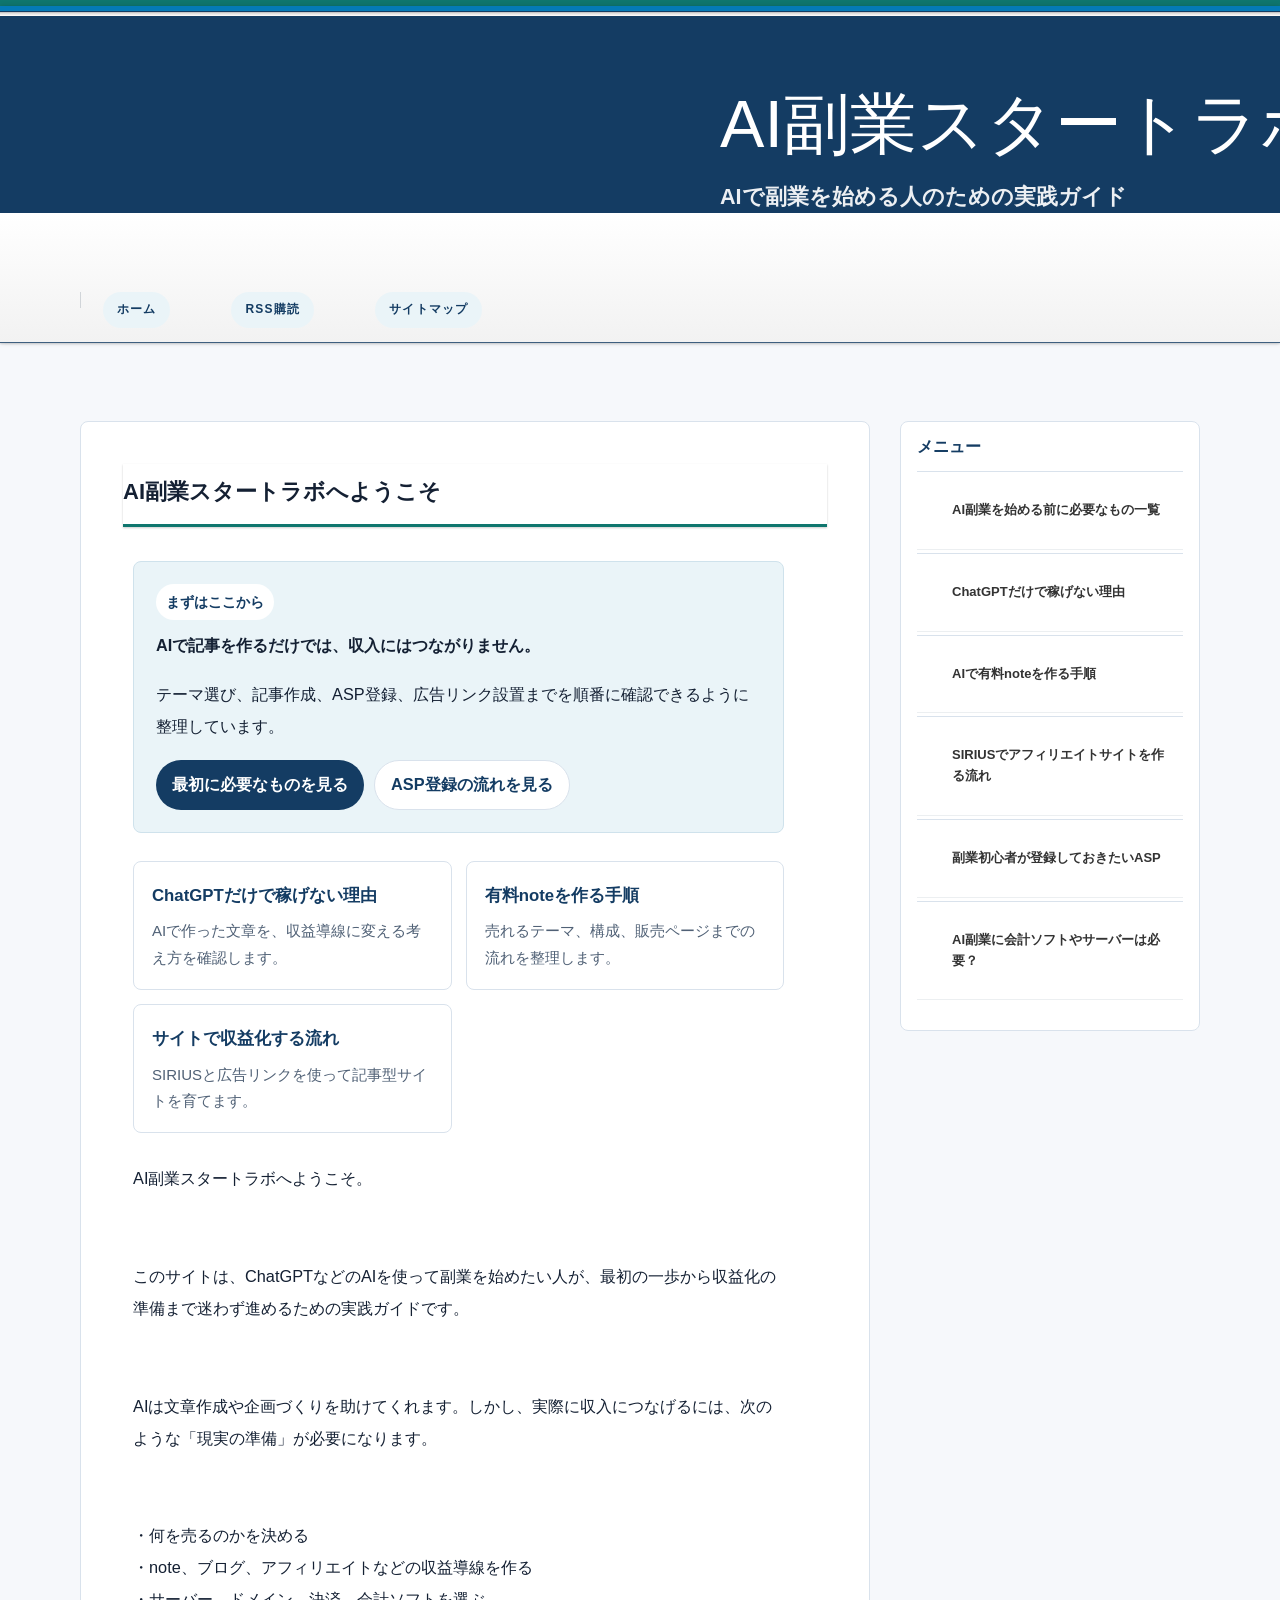
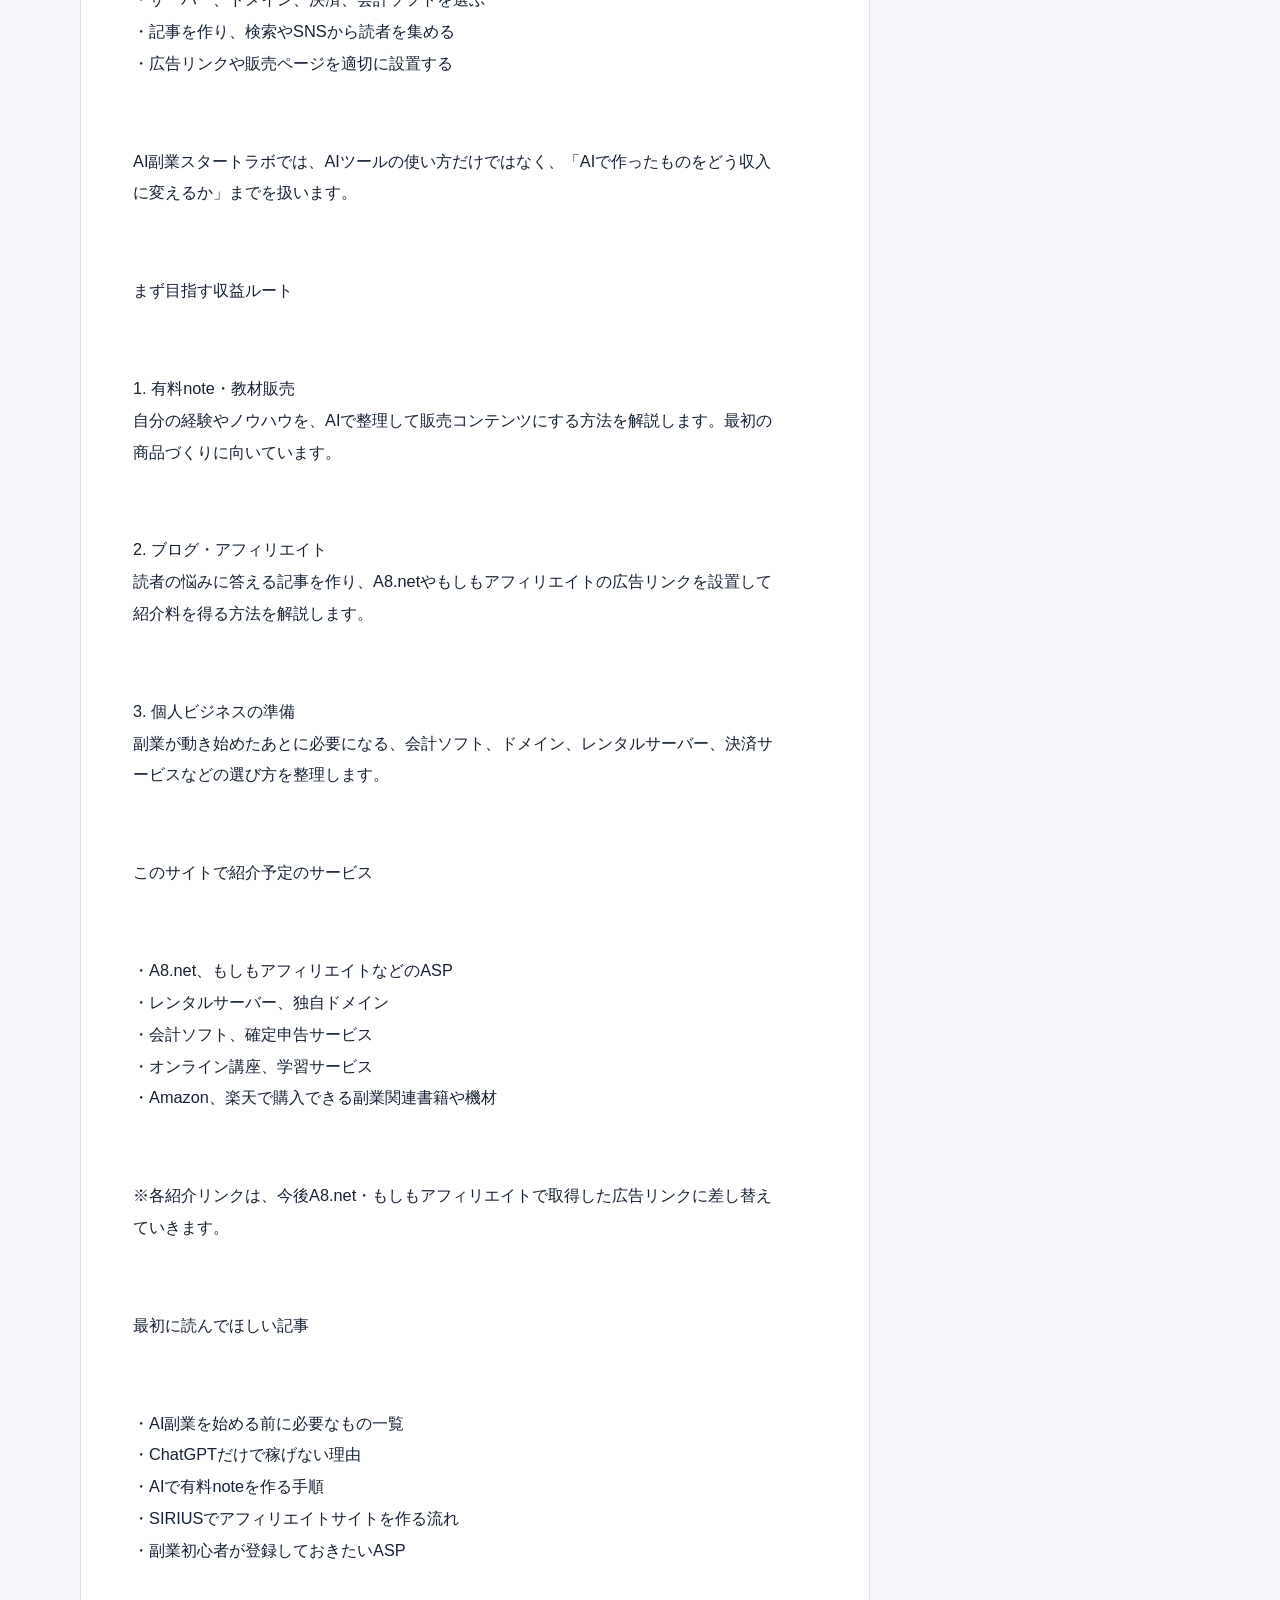
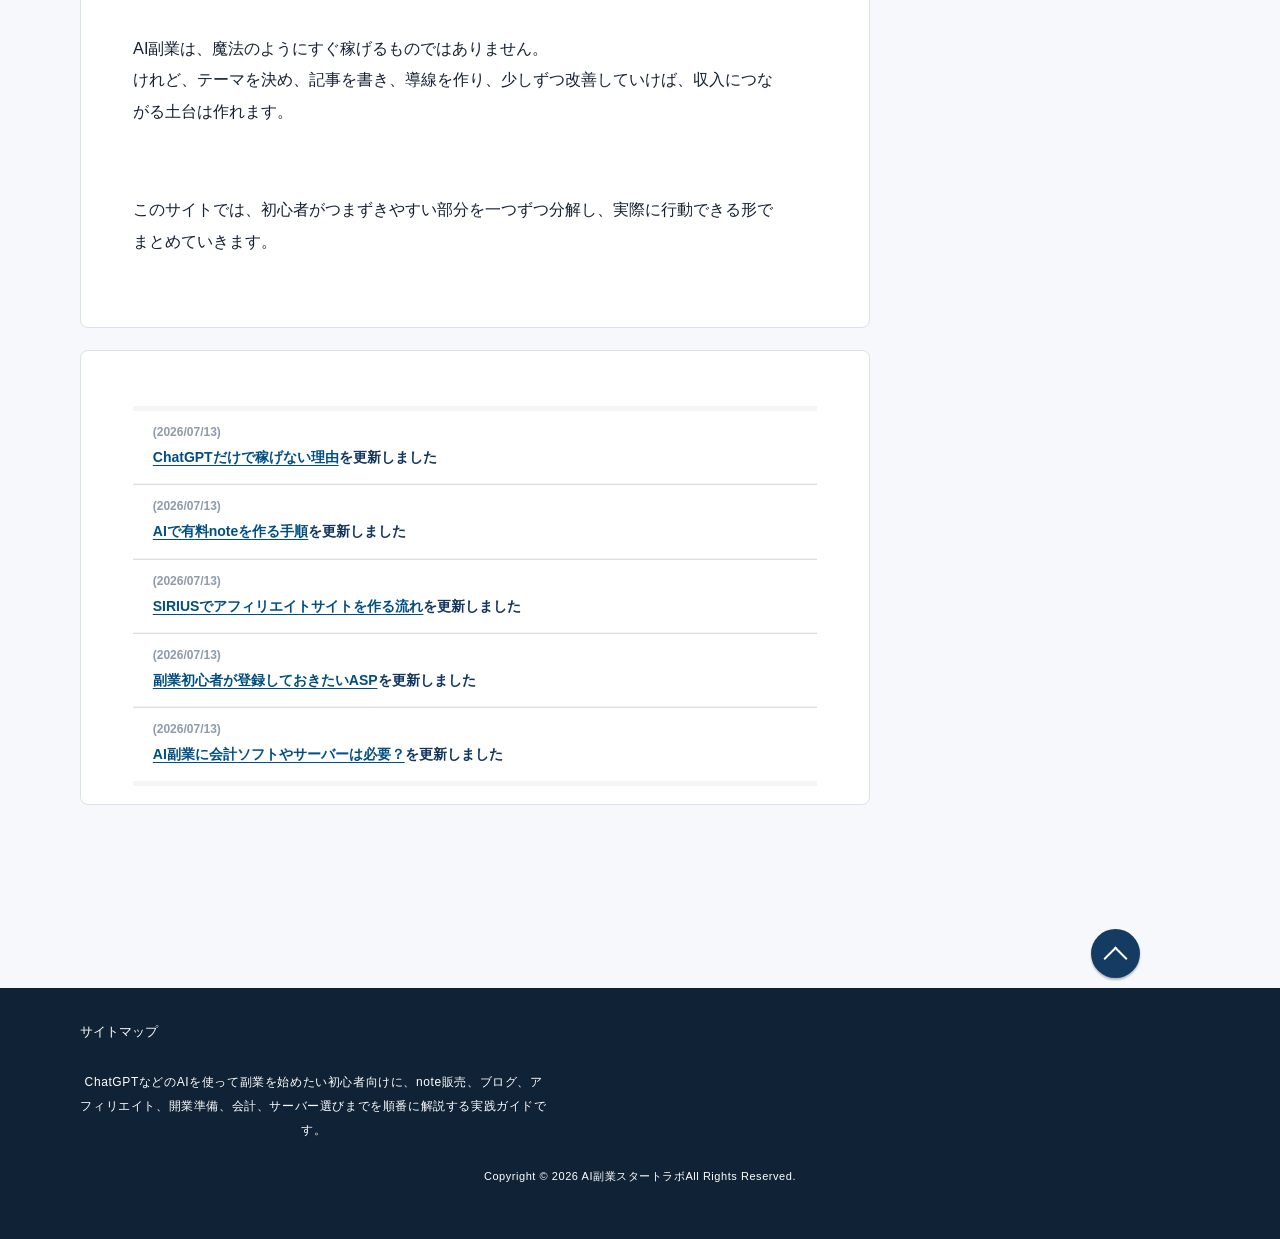
==== commit fe68cdc6: "Refresh site visual design" ====
--- a/index.html
+++ b/index.html
@@ -4,17 +4,19 @@
 <meta charset="UTF-8" />
 <meta name="viewport" content="width=device-width, initial-scale=1" />
 <meta http-equiv="X-UA-Compatible" content="IE=edge" />
-<title>AI副業スタートラボ</title>
+<title>AI副業スタートラボ｜ChatGPTで副業を始める初心者ガイド</title>
 <meta name="keywords" content="AI副業,ChatGPT副業,有料note,アフィリエイト,個人ビジネス,副業初心者" />
 <meta name="description" content="AIを使って副業を始めたい初心者向けに、有料note作成、アフィリエイトサイト運営、開業準備、会計・サーバー選びをわかりやすく解説します。" />
 <link rel="stylesheet" href="./styles.css" type="text/css" />
 <link rel="stylesheet" href="./css/textstyles.css" type="text/css" />
+<link rel="stylesheet" href="./modern.css" type="text/css" />
 
 <link rel="alternate" type="application/rss+xml" title="RSS" href="rss.xml" />
 
 
+<link rel="canonical" href="https://vbaarchitecttool-wq.github.io/" />
 </head>
-<body>
+<body class="modern-site site-ai">
 <div id="wrapper">
 
 <header>
@@ -48,6 +50,22 @@
 <h3><span>AI副業スタートラボへようこそ</span></h3>
 
 <div id="text1">
+<!-- modern-start-block -->
+<div class="modern-start">
+<span class="modern-kicker">まずはここから</span>
+<p><strong>AIで記事を作るだけでは、収入にはつながりません。</strong></p>
+<p>テーマ選び、記事作成、ASP登録、広告リンク設置までを順番に確認できるように整理しています。</p>
+<div class="modern-link-row">
+<a href="./start-list.html">最初に必要なものを見る</a>
+<a href="./asp-start.html" class="secondary">ASP登録の流れを見る</a>
+</div>
+</div>
+<div class="modern-guide-grid">
+<a class="modern-guide-card" href="./chatgpt-not-enough.html"><strong>ChatGPTだけで稼げない理由</strong><span>AIで作った文章を、収益導線に変える考え方を確認します。</span></a>
+<a class="modern-guide-card" href="./ai-note-guide.html"><strong>有料noteを作る手順</strong><span>売れるテーマ、構成、販売ページまでの流れを整理します。</span></a>
+<a class="modern-guide-card" href="./sirius-affiliate-site.html"><strong>サイトで収益化する流れ</strong><span>SIRIUSと広告リンクを使って記事型サイトを育てます。</span></a>
+</div>
+<!-- /modern-start-block -->
 
 <p>AI副業スタートラボへようこそ。</p>
 <p>&nbsp;</p>
@@ -130,4 +148,4 @@
 
 </div>
 </body>
-</html>+</html>
--- a/modern.css
+++ b/modern.css
@@ -0,0 +1,540 @@
+:root {
+  --modern-bg: #f6f8fb;
+  --modern-surface: #ffffff;
+  --modern-ink: #142033;
+  --modern-muted: #506176;
+  --modern-brand: #143c63;
+  --modern-brand-2: #0f766e;
+  --modern-accent: #d8952f;
+  --modern-line: #d9e2ec;
+  --modern-soft: #eaf4f8;
+  --modern-soft-2: #f7efe3;
+  --modern-focus: #1d70b8;
+}
+
+* {
+  box-sizing: border-box;
+}
+
+html {
+  scroll-behavior: smooth;
+}
+
+body {
+  margin: 0;
+  background: var(--modern-bg);
+  color: var(--modern-ink);
+  font-family: "BIZ UDPGothic", "Yu Gothic", "Hiragino Kaku Gothic ProN", Meiryo, sans-serif;
+  font-size: 16px;
+  line-height: 1.9;
+  text-align: left;
+}
+
+body::before {
+  content: "";
+  display: block;
+  height: 6px;
+  background: var(--modern-brand-2);
+}
+
+a {
+  color: #145da0;
+  text-decoration-thickness: 0.08em;
+  text-underline-offset: 0.18em;
+}
+
+a:hover {
+  color: #0f766e;
+}
+
+a:focus-visible {
+  outline: 3px solid var(--modern-focus);
+  outline-offset: 3px;
+}
+
+img {
+  max-width: 100%;
+  height: auto;
+}
+
+#wrapper {
+  width: auto;
+  max-width: none;
+  min-width: 0;
+  background: transparent;
+}
+
+#top {
+  position: relative;
+  overflow: hidden;
+  min-height: 0;
+  background: var(--modern-brand);
+  color: #fff;
+  border-bottom: 1px solid rgba(255, 255, 255, 0.18);
+}
+
+#top .inner {
+  width: min(1120px, calc(100% - 32px));
+  max-width: none;
+  margin: 0 auto;
+  padding: clamp(38px, 7vw, 78px) 0 clamp(32px, 6vw, 62px);
+}
+
+#top h1 {
+  margin: 0;
+  color: #fff;
+  font-size: clamp(2.05rem, 5.2vw, 4.8rem);
+  line-height: 1.08;
+  letter-spacing: 0;
+  text-wrap: balance;
+}
+
+#top h2,
+#top h2.title {
+  margin: 18px 0 0;
+  color: rgba(255, 255, 255, 0.9);
+  font-size: clamp(1rem, 2.2vw, 1.35rem);
+  line-height: 1.7;
+  font-weight: 600;
+  background: none;
+  border: 0;
+  padding: 0;
+}
+
+#top h2 span {
+  display: inline;
+  padding: 0;
+  background: none;
+}
+
+#top h2 a,
+#top h2 a:visited,
+#top .title a,
+#top .title a:visited {
+  color: rgba(255, 255, 255, 0.92);
+  text-decoration: none;
+}
+
+#topmenubtn {
+  position: absolute;
+  top: 18px;
+  right: max(16px, calc((100vw - 1120px) / 2));
+  width: auto;
+  min-width: 84px;
+  height: 42px;
+  padding: 0 16px;
+  color: #fff;
+  background: rgba(255, 255, 255, 0.12);
+  border: 1px solid rgba(255, 255, 255, 0.32);
+  border-radius: 999px;
+  line-height: 40px;
+  text-align: center;
+  text-indent: 0;
+  font-weight: 700;
+  white-space: nowrap;
+  z-index: 20;
+}
+
+#topmenubtn::before,
+#topmenubtn::after {
+  display: none;
+}
+
+#topmenubox #topmenubox-inner {
+  background: #fff;
+  border-bottom: 1px solid var(--modern-line);
+}
+
+#topsubmenu {
+  position: static;
+  top: auto;
+  right: auto;
+  width: min(1120px, calc(100% - 32px));
+  margin: 0 auto;
+  display: flex;
+  flex-wrap: wrap;
+  gap: 10px 18px;
+  justify-content: flex-start;
+  padding: 14px 0;
+}
+
+#topsubmenu span {
+  display: inline-flex;
+  margin: 0;
+  border: 0;
+}
+
+#topsubmenu span a {
+  display: inline-flex;
+  align-items: center;
+  min-height: 36px;
+  padding: 6px 14px;
+  border-radius: 999px;
+  color: var(--modern-brand);
+  background: var(--modern-soft);
+  text-decoration: none;
+  font-weight: 700;
+}
+
+#topsubmenu span::before,
+#topsubmenu span::after,
+#topsubmenu span a::before,
+#topsubmenu span a::after {
+  display: none;
+}
+
+#headerbox,
+#header {
+  display: none;
+}
+
+#column2,
+#contents,
+#layoutbox {
+  width: auto;
+  max-width: none;
+  min-width: 0;
+  background: transparent;
+}
+
+#layoutbox {
+  width: min(1120px, calc(100% - 32px));
+  margin: clamp(26px, 5vw, 54px) auto;
+  display: grid;
+  grid-template-columns: minmax(0, 1fr) 300px;
+  gap: 30px;
+  align-items: start;
+}
+
+#main,
+#column2 #main {
+  float: none;
+  width: auto;
+  max-width: none;
+  min-width: 0;
+}
+
+#menu,
+#column2 #menu {
+  float: none;
+  width: auto;
+  max-width: none;
+  position: sticky;
+  top: 18px;
+}
+
+article,
+#whatsnew,
+#menu .menuitem,
+#menu > .menubox {
+  background: var(--modern-surface);
+  border: 1px solid var(--modern-line);
+  border-radius: 8px;
+}
+
+article {
+  padding: clamp(22px, 4vw, 42px);
+}
+
+#main h2,
+#main h3 {
+  margin: 0 0 24px;
+  padding: 0 0 14px;
+  color: var(--modern-ink);
+  background: none;
+  border: 0;
+  border-bottom: 3px solid var(--modern-brand-2);
+  font-size: clamp(1.45rem, 3vw, 2.15rem);
+  line-height: 1.35;
+  letter-spacing: 0;
+  text-align: left;
+  text-wrap: balance;
+}
+
+#main h2::before,
+#main h3::before,
+#main h4::before,
+#main h4::after,
+#main h5::before,
+#main h6::before {
+  display: none;
+}
+
+#main h2 span,
+#main h3 span {
+  display: inline;
+  padding: 0;
+  background: none;
+}
+
+#text1,
+#main .text {
+  max-width: 74ch;
+  margin: 0;
+  color: var(--modern-ink);
+  font-size: 1.02rem;
+  line-height: 1.95;
+  text-align: left;
+  text-wrap: pretty;
+}
+
+#text1 p,
+#main .text p {
+  margin: 0 0 1.05em;
+}
+
+#text1 p:has(img) {
+  max-width: none;
+}
+
+#siteNavi {
+  margin: 0 0 18px;
+  padding: 0;
+  color: var(--modern-muted);
+  font-size: 0.92rem;
+  background: none;
+}
+
+.modern-start {
+  margin: 0 0 28px;
+  padding: 22px;
+  border-radius: 8px;
+  background: var(--modern-soft);
+  border: 1px solid #cfe2ec;
+}
+
+.modern-start p {
+  margin: 0 0 12px;
+}
+
+.modern-start .modern-kicker {
+  display: inline-flex;
+  margin: 0 0 10px;
+  padding: 4px 10px;
+  border-radius: 999px;
+  background: #fff;
+  color: var(--modern-brand);
+  font-weight: 700;
+  font-size: 0.9rem;
+}
+
+.modern-link-row {
+  display: flex;
+  flex-wrap: wrap;
+  gap: 10px;
+  margin-top: 14px;
+}
+
+.modern-link-row a,
+#pagetop a {
+  display: inline-flex;
+  align-items: center;
+  justify-content: center;
+  min-height: 42px;
+  padding: 8px 16px;
+  border-radius: 999px;
+  background: var(--modern-brand);
+  color: #fff;
+  text-decoration: none;
+  font-weight: 700;
+}
+
+.modern-link-row a.secondary {
+  background: #fff;
+  color: var(--modern-brand);
+  border: 1px solid var(--modern-line);
+}
+
+.modern-guide-grid {
+  display: grid;
+  grid-template-columns: repeat(auto-fit, minmax(220px, 1fr));
+  gap: 14px;
+  margin: 26px 0 30px;
+}
+
+.modern-guide-card {
+  display: block;
+  min-height: 100%;
+  padding: 18px;
+  border-radius: 8px;
+  border: 1px solid var(--modern-line);
+  background: #fff;
+  color: var(--modern-ink);
+  text-decoration: none;
+}
+
+.modern-guide-card:hover {
+  border-color: var(--modern-brand-2);
+  background: #f9fcfd;
+}
+
+.modern-guide-card strong {
+  display: block;
+  margin-bottom: 6px;
+  color: var(--modern-brand);
+  font-size: 1.05rem;
+}
+
+.modern-guide-card span {
+  display: block;
+  color: var(--modern-muted);
+  font-size: 0.94rem;
+  line-height: 1.75;
+}
+
+#whatsnew {
+  margin-top: 22px;
+  padding: 18px 22px;
+}
+
+#whatsnew .title,
+#menu h4,
+#menu .title {
+  margin: 0;
+  padding: 14px 16px;
+  color: var(--modern-brand);
+  background: transparent;
+  border: 0;
+  font-size: 1rem;
+  line-height: 1.4;
+  font-weight: 800;
+}
+
+#whatsnew .title {
+  padding: 0 0 10px;
+}
+
+#whatsnew ul,
+#menu ul {
+  margin: 0;
+  padding: 0;
+  list-style: none;
+}
+
+#whatsnew li,
+#menu li,
+#newEntry li {
+  margin: 0;
+  padding: 12px 0;
+  border-top: 1px solid var(--modern-line);
+}
+
+#whatsnew li::before,
+#menu li::before,
+#newEntry li::before {
+  display: none;
+}
+
+#menu .menubox {
+  padding: 0 16px 14px;
+  background: #fff;
+  border: 0;
+}
+
+#menu .menubox a {
+  color: var(--modern-ink);
+  text-decoration: none;
+  font-weight: 700;
+}
+
+#menu .menubox a:hover {
+  color: var(--modern-brand-2);
+}
+
+#menu .menulist li a::before,
+#menu .menulist li a::after,
+#newEntry li::before,
+#newEntry li::after {
+  display: none;
+}
+
+#menu > .title {
+  margin-top: 18px;
+  background: #fff;
+  border: 1px solid var(--modern-line);
+  border-bottom: 0;
+  border-radius: 8px 8px 0 0;
+}
+
+#menu > .title + .menubox {
+  border: 1px solid var(--modern-line);
+  border-top: 0;
+  border-radius: 0 0 8px 8px;
+}
+
+.affiliate-box,
+.affiliate-ad {
+  max-width: 680px;
+  border-radius: 8px !important;
+  background: var(--modern-soft-2) !important;
+  border: 1px solid #ead6b6 !important;
+}
+
+.affiliate-box img,
+.affiliate-ad img {
+  display: block;
+  margin-top: 8px;
+}
+
+#footer {
+  background: #102235;
+  color: rgba(255, 255, 255, 0.78);
+  text-align: left;
+}
+
+#footer .inner {
+  width: min(1120px, calc(100% - 32px));
+  margin: 0 auto;
+  padding: 28px 0;
+}
+
+#footer a {
+  color: #fff;
+}
+
+#footer .desc {
+  max-width: 70ch;
+  margin: 10px 0;
+}
+
+@media (max-width: 860px) {
+  #layoutbox {
+    grid-template-columns: 1fr;
+  }
+
+  #menu,
+  #column2 #menu {
+    position: static;
+  }
+
+  #top .inner {
+    padding-top: 58px;
+  }
+}
+
+@media (max-width: 520px) {
+  body {
+    font-size: 15.5px;
+  }
+
+  #layoutbox,
+  #top .inner,
+  #topsubmenu,
+  #footer .inner {
+    width: min(100% - 22px, 1120px);
+  }
+
+  article {
+    padding: 20px 16px;
+  }
+
+  .modern-start {
+    padding: 18px;
+  }
+}
+
+@media (prefers-reduced-motion: reduce) {
+  html {
+    scroll-behavior: auto;
+  }
+}
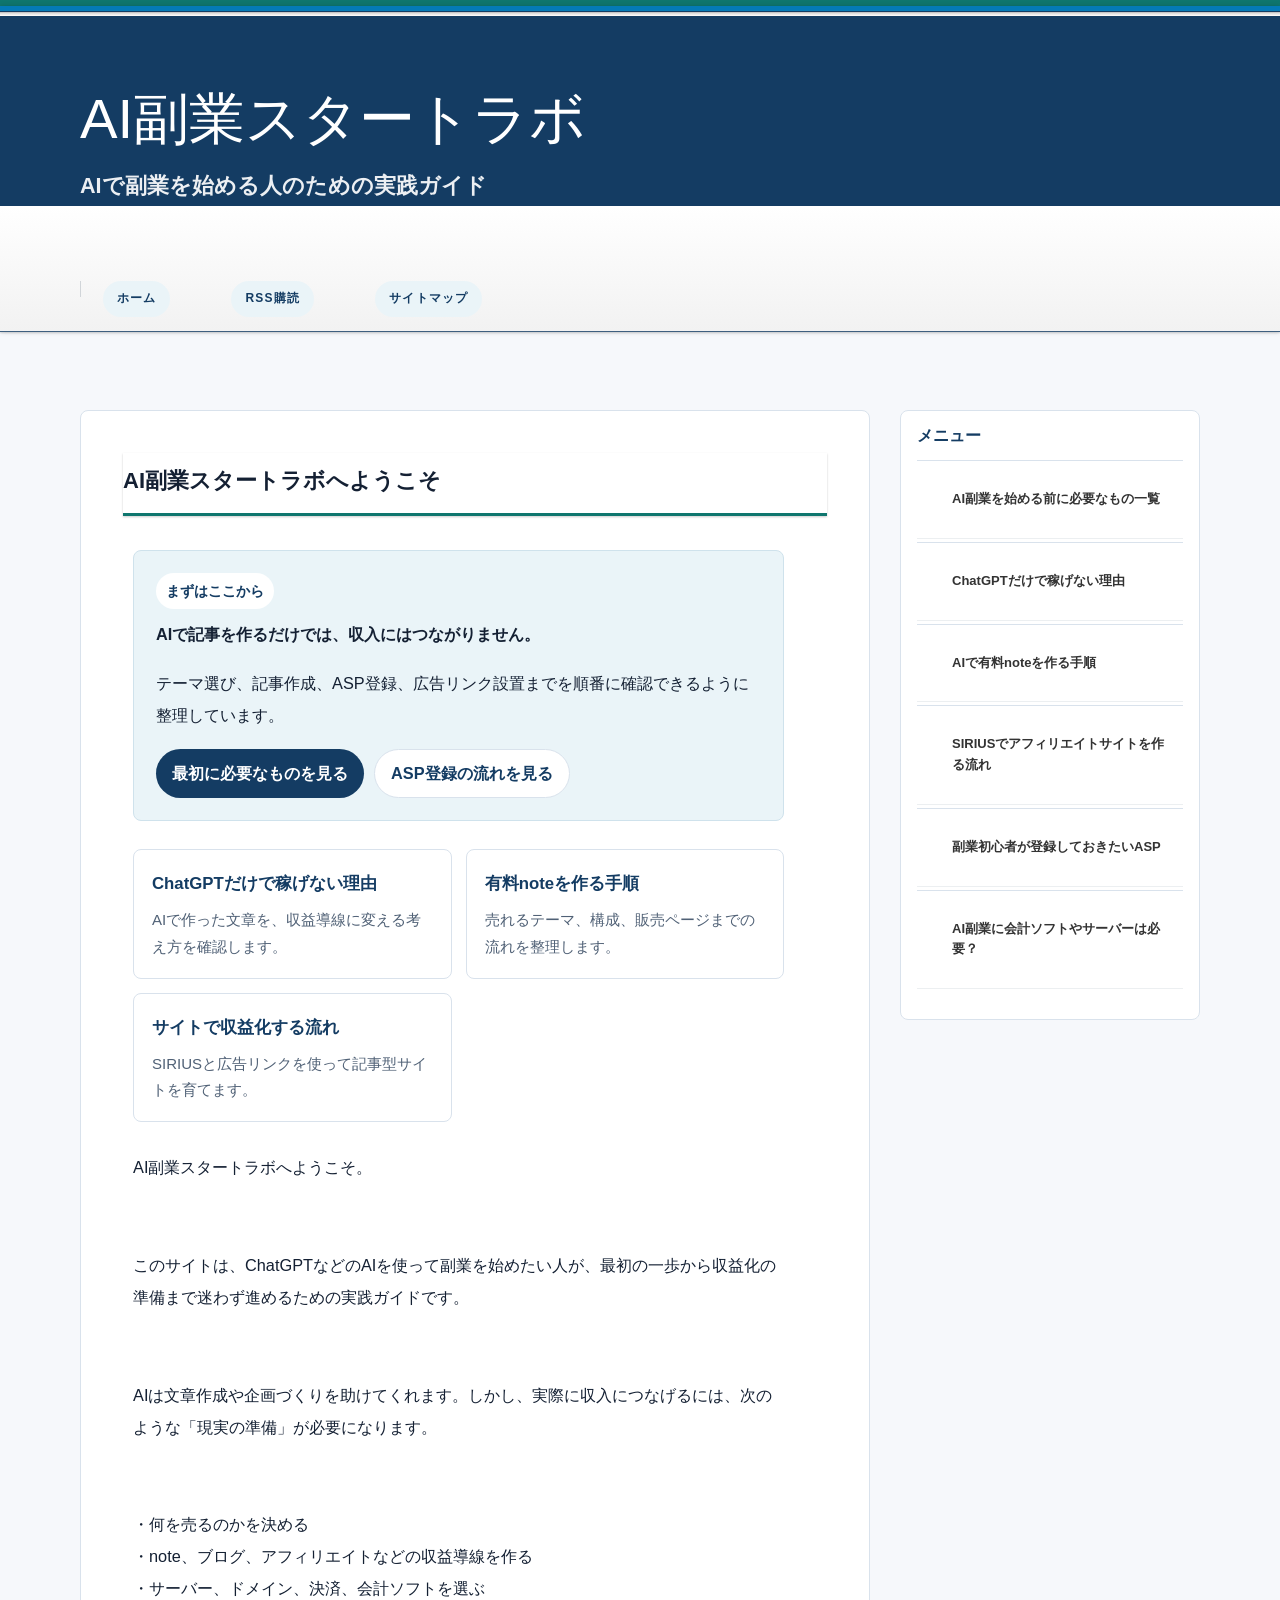
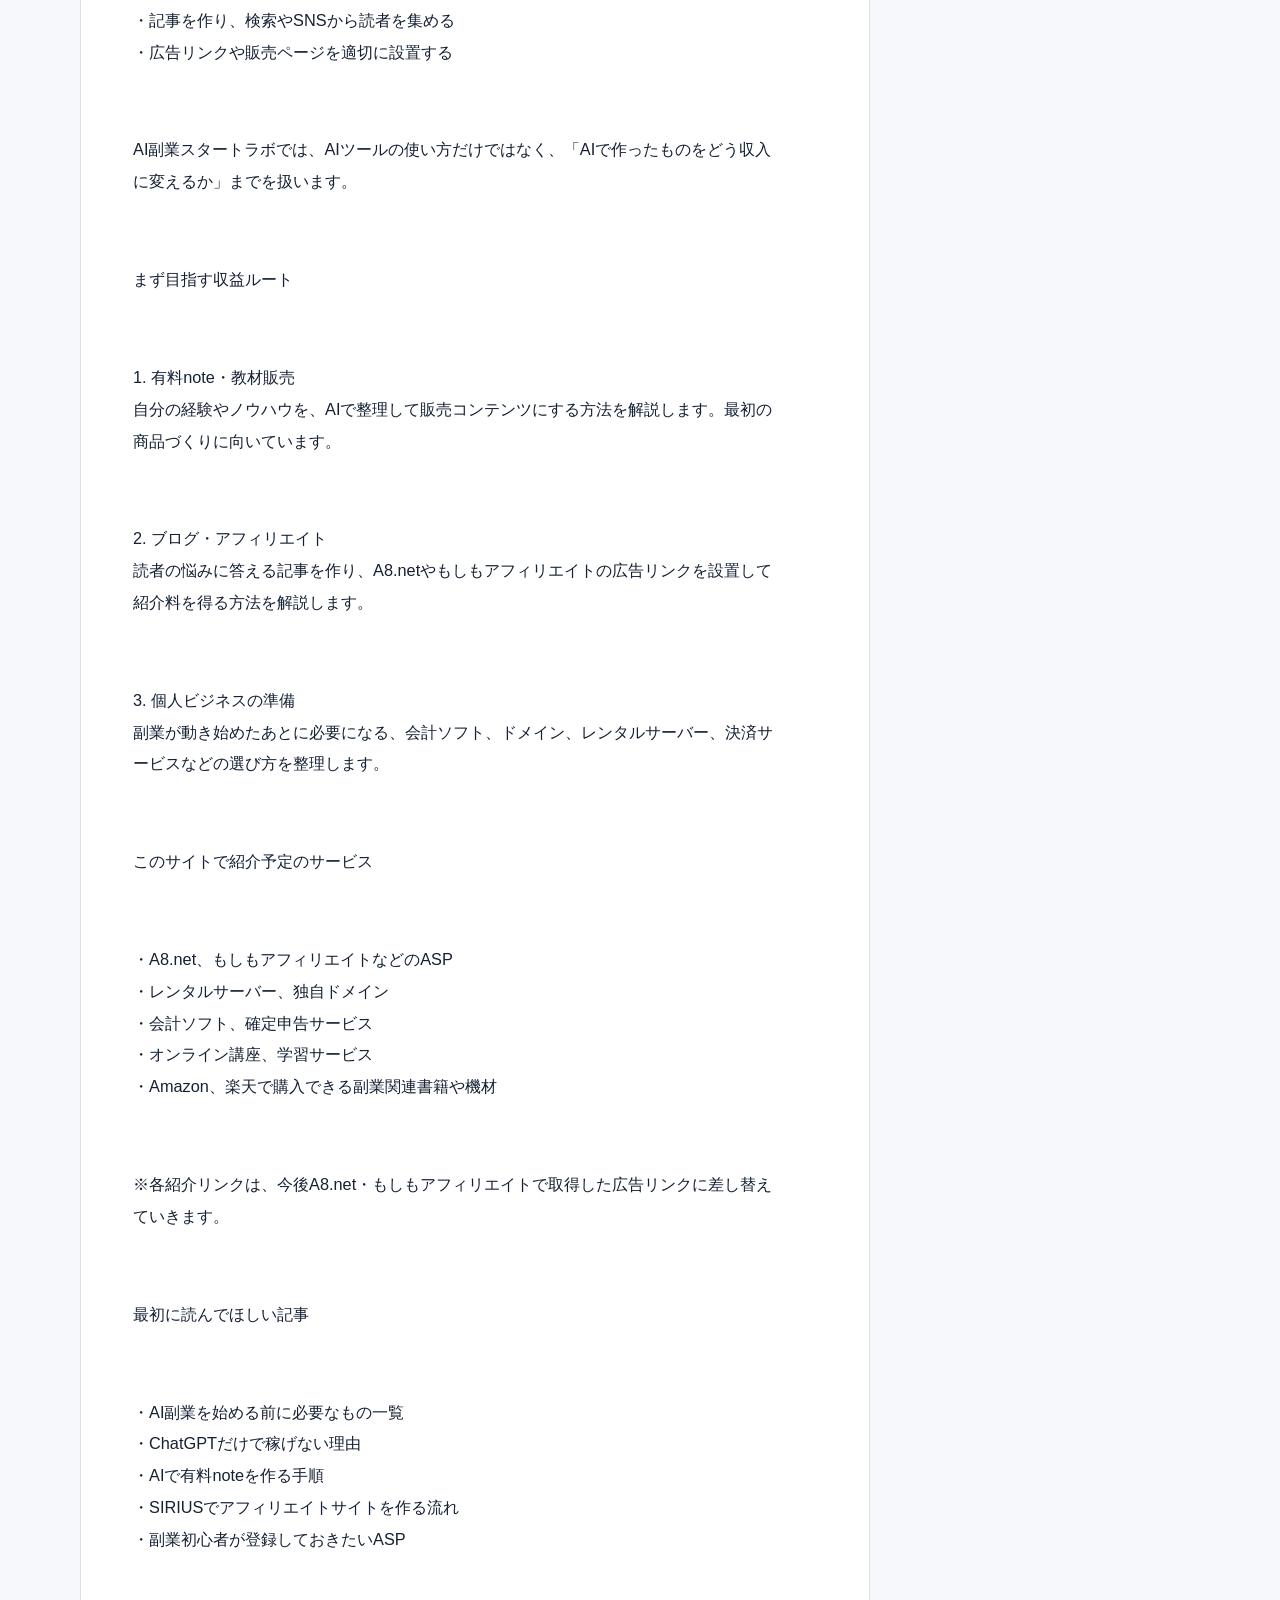
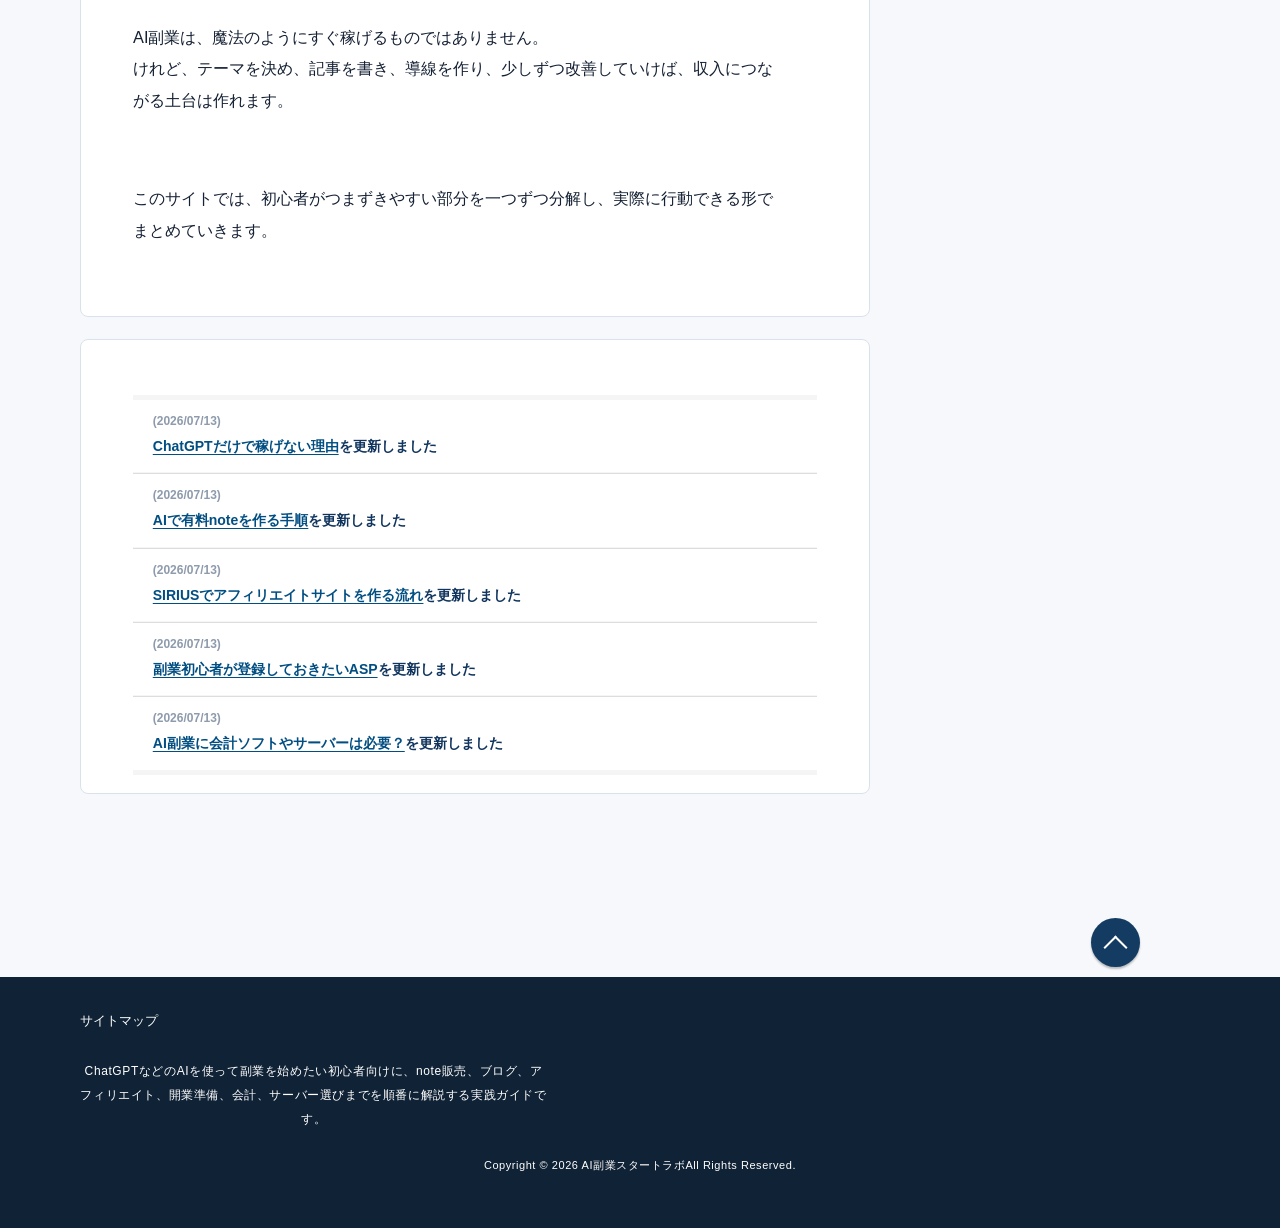
==== commit dc1f06f4: "Fix header title alignment" ====
--- a/index.html
+++ b/index.html
@@ -9,7 +9,7 @@
 <meta name="description" content="AIを使って副業を始めたい初心者向けに、有料note作成、アフィリエイトサイト運営、開業準備、会計・サーバー選びをわかりやすく解説します。" />
 <link rel="stylesheet" href="./styles.css" type="text/css" />
 <link rel="stylesheet" href="./css/textstyles.css" type="text/css" />
-<link rel="stylesheet" href="./modern.css" type="text/css" />
+<link rel="stylesheet" href="./modern.css?v=20260714-2" type="text/css" />
 
 <link rel="alternate" type="application/rss+xml" title="RSS" href="rss.xml" />
 
--- a/modern.css
+++ b/modern.css
@@ -78,19 +78,34 @@
   max-width: none;
   margin: 0 auto;
   padding: clamp(38px, 7vw, 78px) 0 clamp(32px, 6vw, 62px);
+  display: block;
+  position: relative;
+  left: auto;
+  right: auto;
+  text-align: left;
+  overflow: visible;
 }
 
 #top h1 {
+  display: block;
+  width: 100%;
+  max-width: 760px;
   margin: 0;
   color: #fff;
-  font-size: clamp(2.05rem, 5.2vw, 4.8rem);
+  font-size: clamp(2rem, 4.4vw, 4rem);
   line-height: 1.08;
   letter-spacing: 0;
+  text-align: left;
   text-wrap: balance;
+  overflow-wrap: anywhere;
+  white-space: normal;
 }
 
 #top h2,
 #top h2.title {
+  display: block;
+  width: 100%;
+  max-width: 760px;
   margin: 18px 0 0;
   color: rgba(255, 255, 255, 0.9);
   font-size: clamp(1rem, 2.2vw, 1.35rem);
@@ -99,12 +114,16 @@
   background: none;
   border: 0;
   padding: 0;
+  text-align: left;
+  overflow: visible;
+  white-space: normal;
 }
 
 #top h2 span {
   display: inline;
   padding: 0;
   background: none;
+  white-space: normal;
 }
 
 #top h2 a,
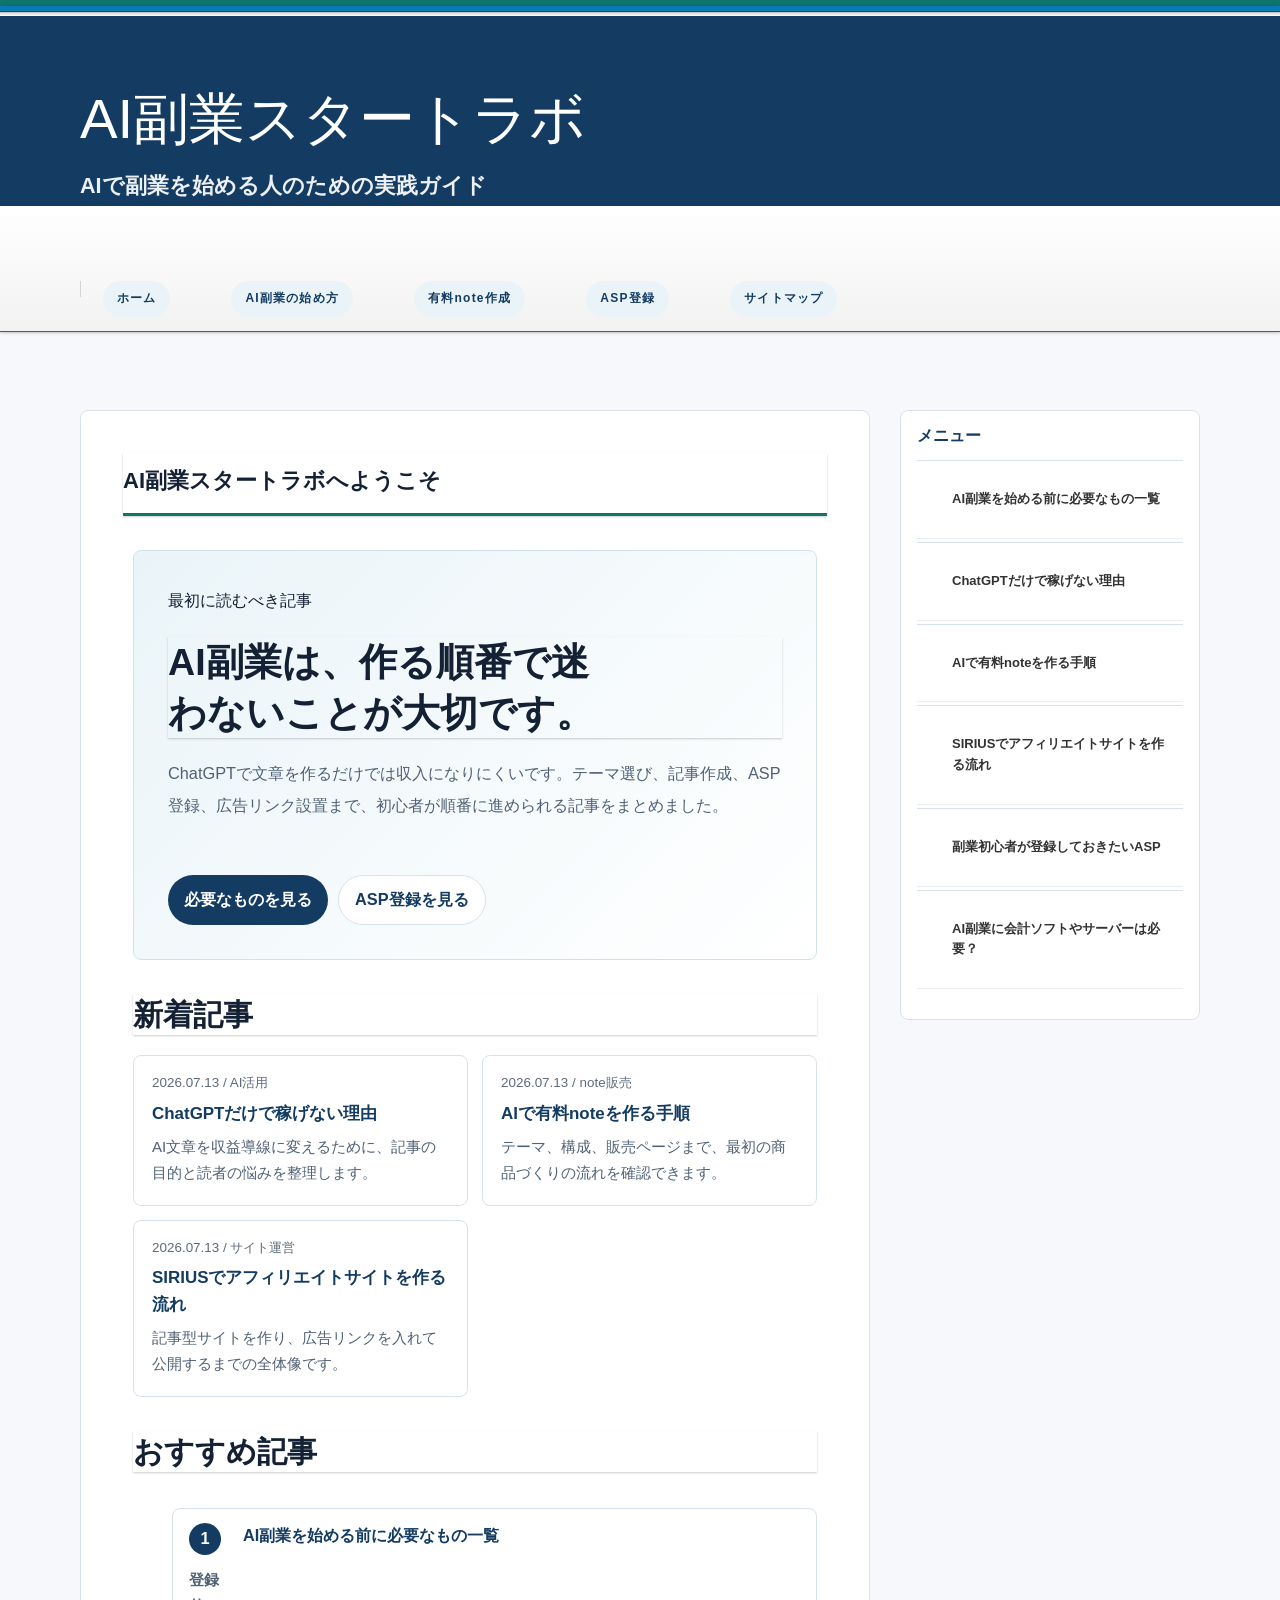
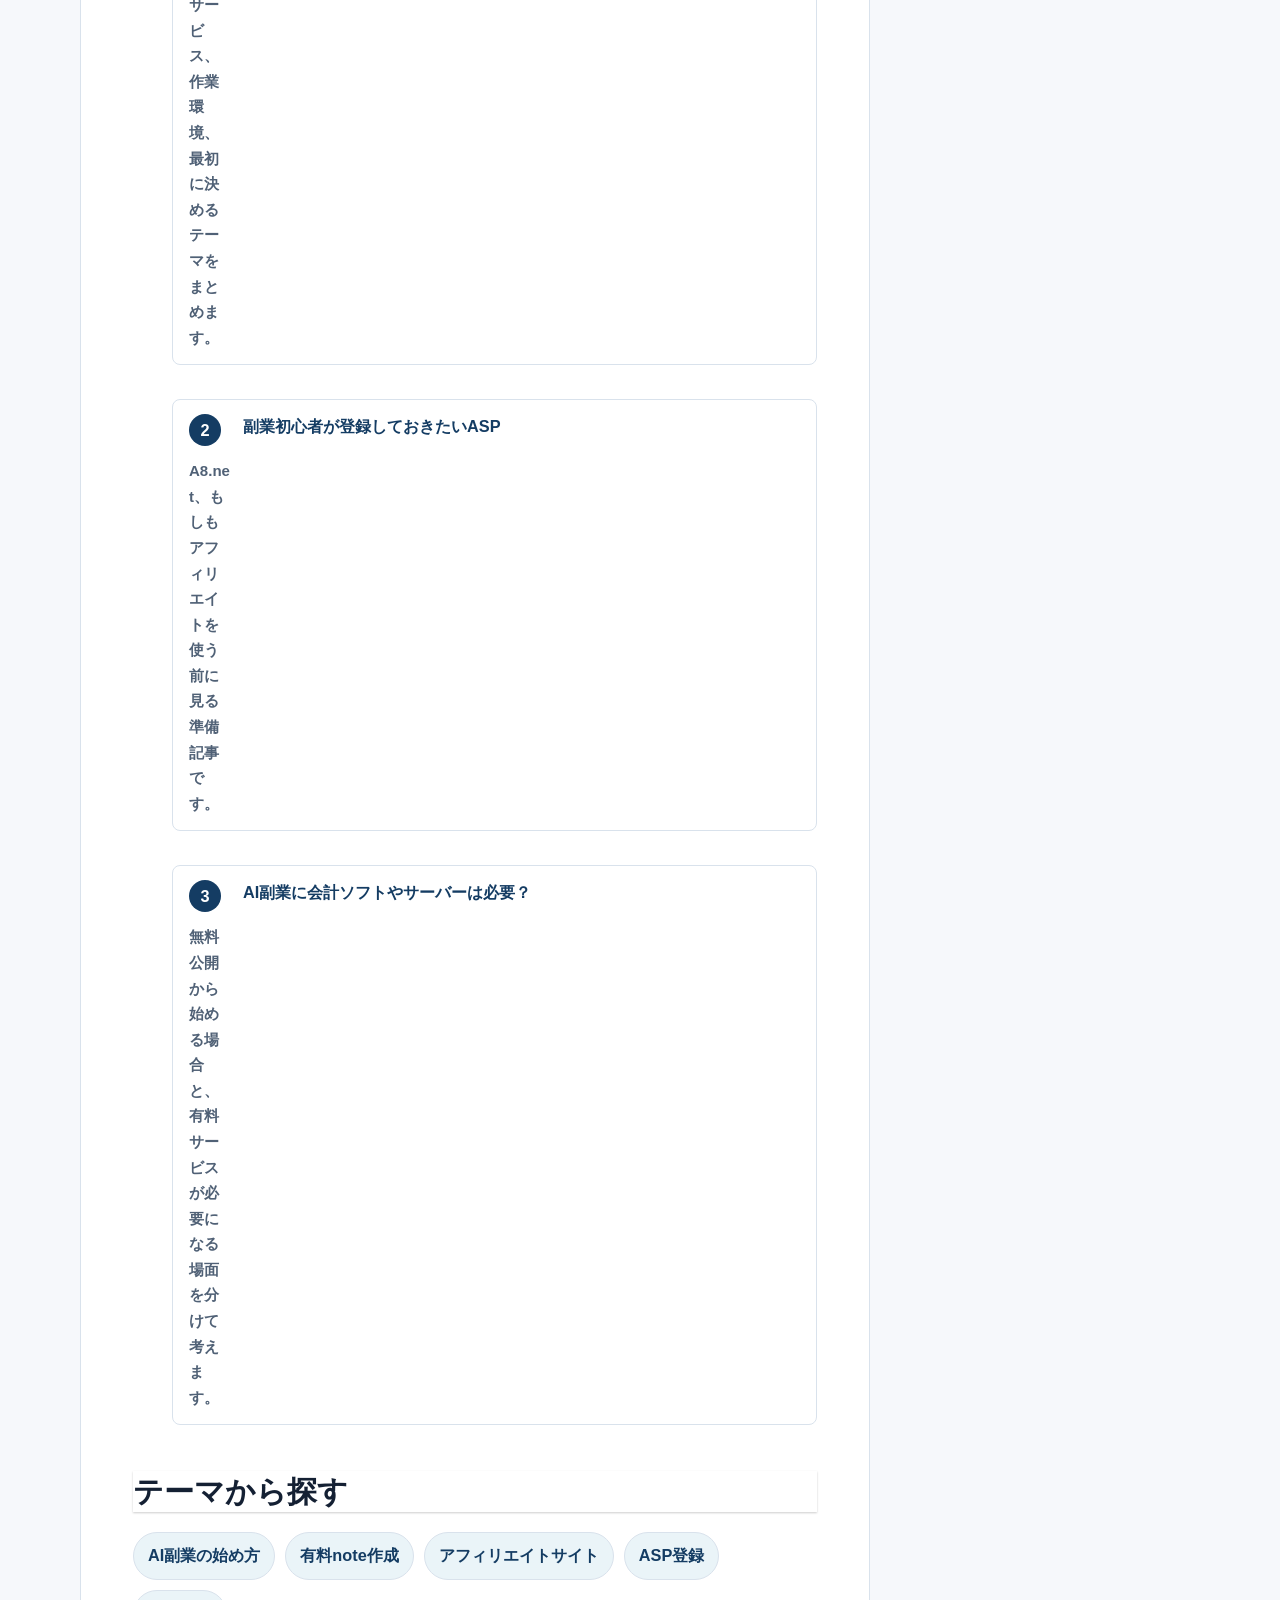
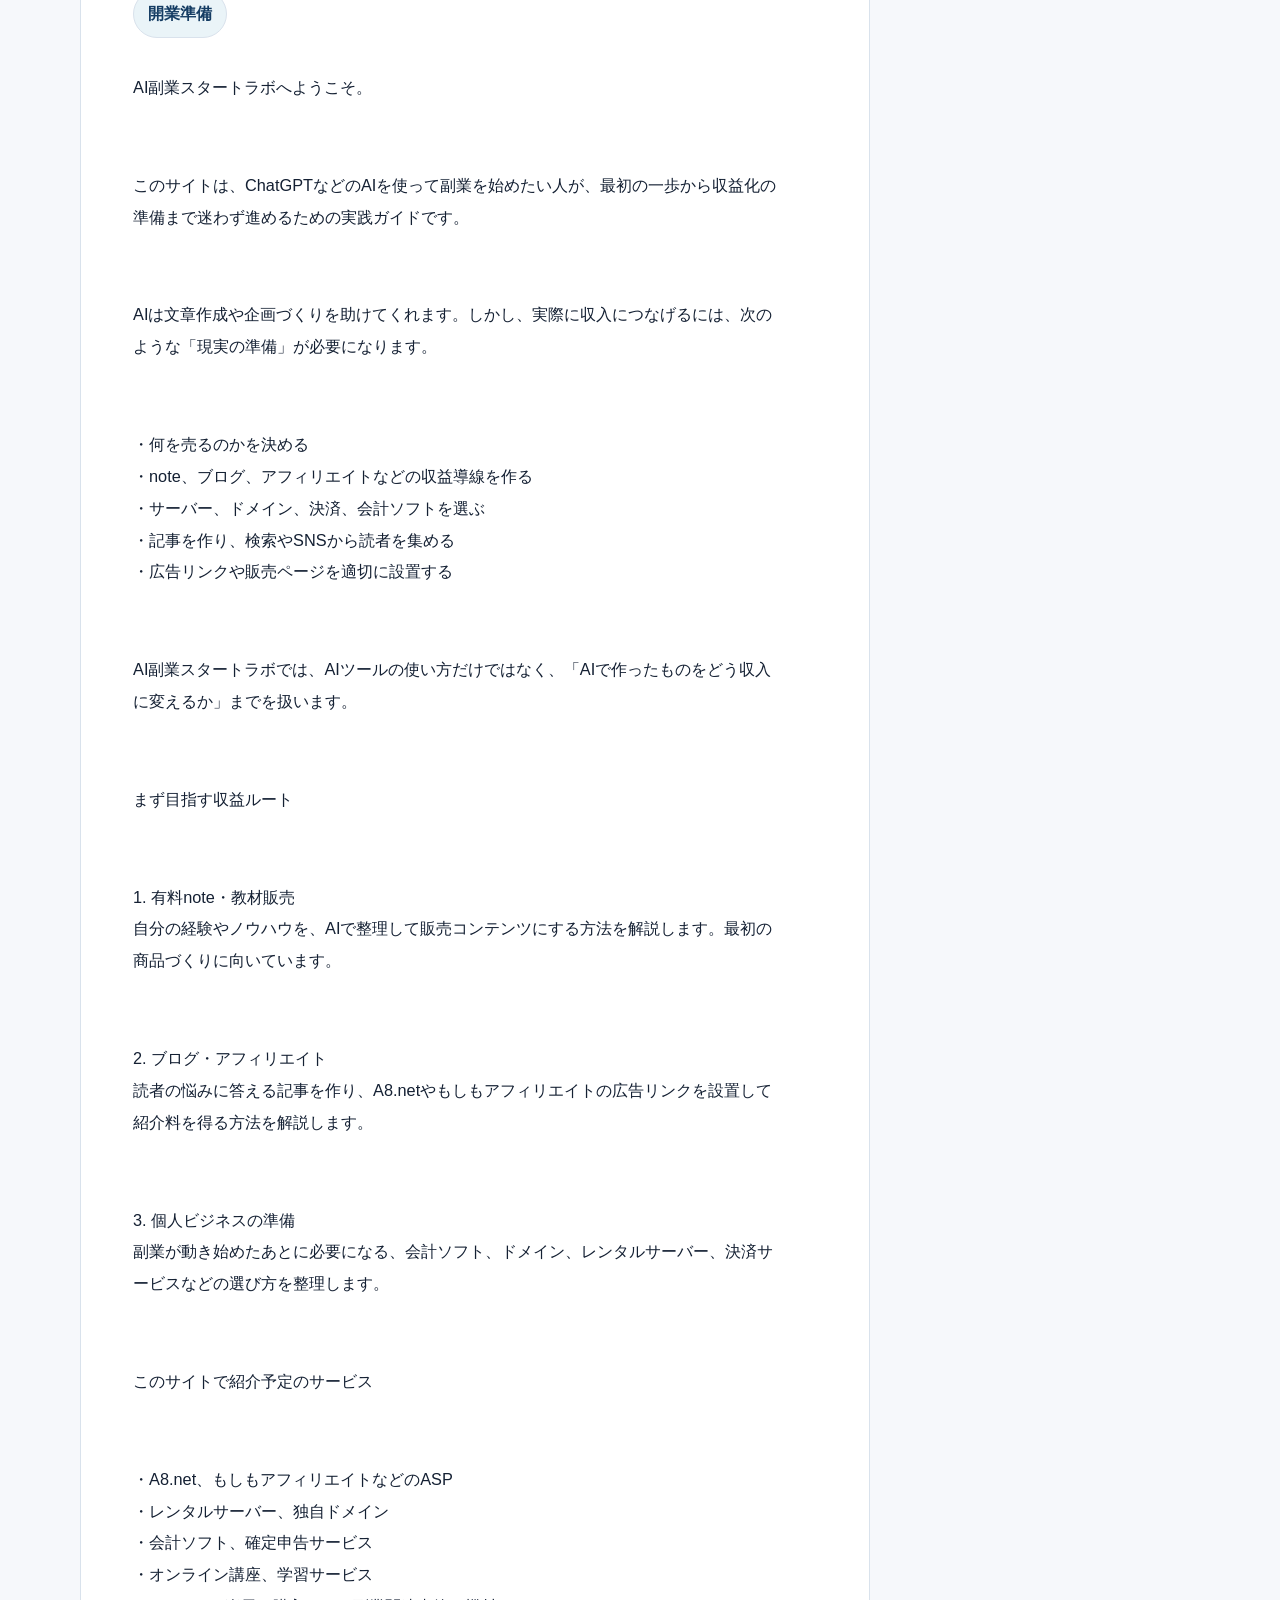
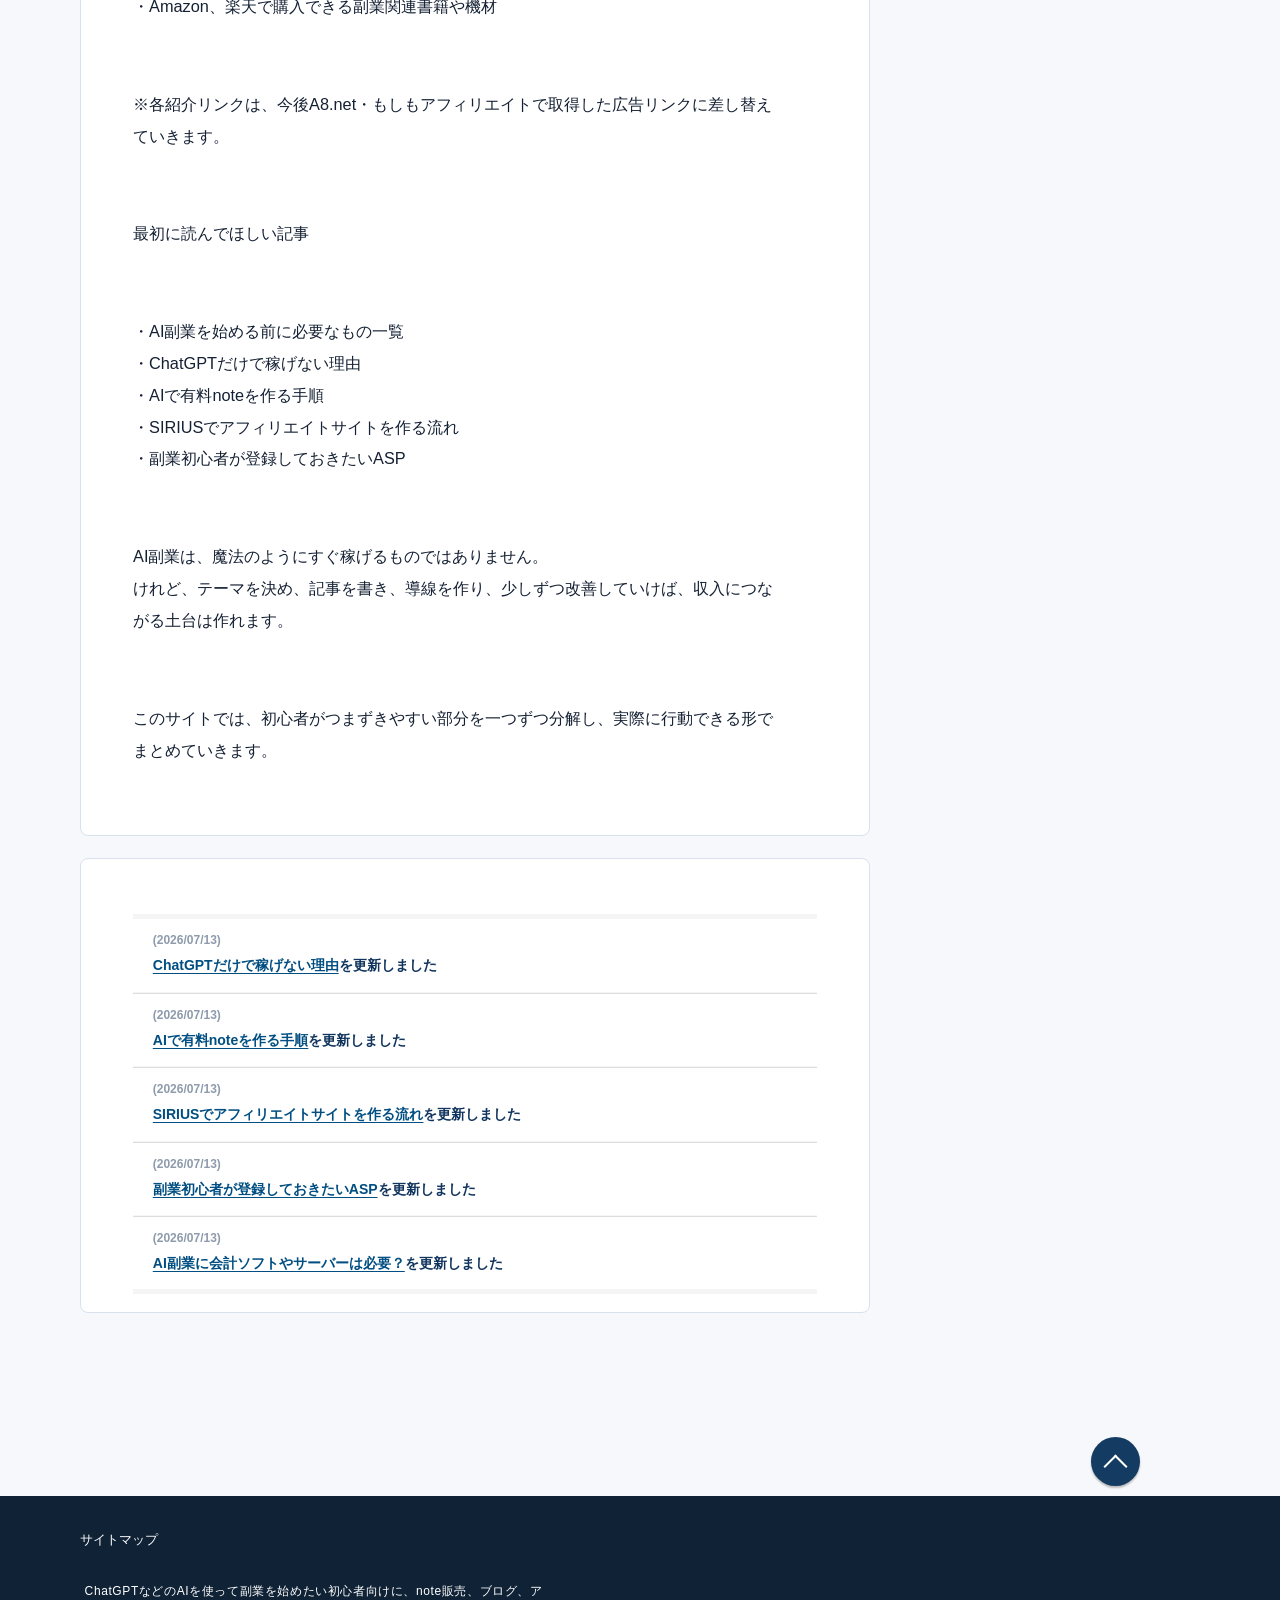
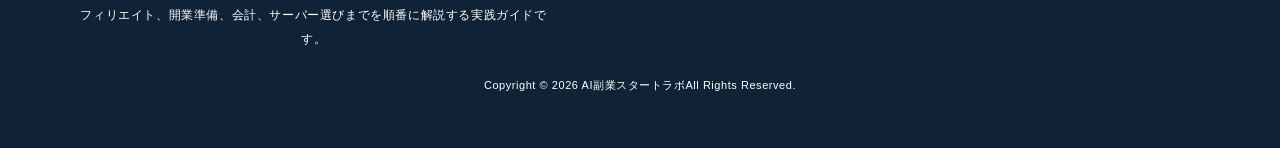
==== commit cd44327e: "Improve homepage article hub" ====
--- a/index.html
+++ b/index.html
@@ -9,7 +9,7 @@
 <meta name="description" content="AIを使って副業を始めたい初心者向けに、有料note作成、アフィリエイトサイト運営、開業準備、会計・サーバー選びをわかりやすく解説します。" />
 <link rel="stylesheet" href="./styles.css" type="text/css" />
 <link rel="stylesheet" href="./css/textstyles.css" type="text/css" />
-<link rel="stylesheet" href="./modern.css?v=20260714-2" type="text/css" />
+<link rel="stylesheet" href="./modern.css?v=20260714-3" type="text/css" />
 
 <link rel="alternate" type="application/rss+xml" title="RSS" href="rss.xml" />
 
@@ -30,7 +30,9 @@
 <div id="topmenubox"><div id="topmenubox-inner">
 <div id="topsubmenu">
 <span><a href="./">ホーム</a></span>
-<span><a href="./rss.xml">RSS購読</a></span>
+<span><a href="./start-list.html">AI副業の始め方</a></span>
+<span><a href="./ai-note-guide.html">有料note作成</a></span>
+<span><a href="./asp-start.html">ASP登録</a></span>
 <span><a href="./sitemap.html">サイトマップ</a></span>
 </div>
 </div></div>
@@ -49,22 +51,48 @@
 
 <h3><span>AI副業スタートラボへようこそ</span></h3>
 
-<div id="text1">
+<div id="text1" class="modern-home-content">
 <!-- modern-start-block -->
-<div class="modern-start">
-<span class="modern-kicker">まずはここから</span>
-<p><strong>AIで記事を作るだけでは、収入にはつながりません。</strong></p>
-<p>テーマ選び、記事作成、ASP登録、広告リンク設置までを順番に確認できるように整理しています。</p>
+<section class="modern-home-lead" aria-labelledby="ai-home-lead">
+<div>
+<span class="modern-kicker">最初に読むべき記事</span>
+<h3 id="ai-home-lead">AI副業は、作る順番で迷わないことが大切です。</h3>
+<p>ChatGPTで文章を作るだけでは収入になりにくいです。テーマ選び、記事作成、ASP登録、広告リンク設置まで、初心者が順番に進められる記事をまとめました。</p>
+</div>
 <div class="modern-link-row">
-<a href="./start-list.html">最初に必要なものを見る</a>
-<a href="./asp-start.html" class="secondary">ASP登録の流れを見る</a>
+<a href="./start-list.html">必要なものを見る</a>
+<a href="./asp-start.html" class="secondary">ASP登録を見る</a>
 </div>
+</section>
+
+<section class="modern-home-section" aria-labelledby="ai-new-articles">
+<h3 id="ai-new-articles">新着記事</h3>
+<div class="modern-article-grid">
+<a class="modern-article-card" href="./chatgpt-not-enough.html"><span class="modern-meta">2026.07.13 / AI活用</span><strong>ChatGPTだけで稼げない理由</strong><span>AI文章を収益導線に変えるために、記事の目的と読者の悩みを整理します。</span></a>
+<a class="modern-article-card" href="./ai-note-guide.html"><span class="modern-meta">2026.07.13 / note販売</span><strong>AIで有料noteを作る手順</strong><span>テーマ、構成、販売ページまで、最初の商品づくりの流れを確認できます。</span></a>
+<a class="modern-article-card" href="./sirius-affiliate-site.html"><span class="modern-meta">2026.07.13 / サイト運営</span><strong>SIRIUSでアフィリエイトサイトを作る流れ</strong><span>記事型サイトを作り、広告リンクを入れて公開するまでの全体像です。</span></a>
 </div>
-<div class="modern-guide-grid">
-<a class="modern-guide-card" href="./chatgpt-not-enough.html"><strong>ChatGPTだけで稼げない理由</strong><span>AIで作った文章を、収益導線に変える考え方を確認します。</span></a>
-<a class="modern-guide-card" href="./ai-note-guide.html"><strong>有料noteを作る手順</strong><span>売れるテーマ、構成、販売ページまでの流れを整理します。</span></a>
-<a class="modern-guide-card" href="./sirius-affiliate-site.html"><strong>サイトで収益化する流れ</strong><span>SIRIUSと広告リンクを使って記事型サイトを育てます。</span></a>
+</section>
+
+<section class="modern-home-section" aria-labelledby="ai-popular-articles">
+<h3 id="ai-popular-articles">おすすめ記事</h3>
+<ol class="modern-ranked-list">
+<li><a href="./start-list.html"><strong>AI副業を始める前に必要なもの一覧</strong><span>登録サービス、作業環境、最初に決めるテーマをまとめます。</span></a></li>
+<li><a href="./asp-start.html"><strong>副業初心者が登録しておきたいASP</strong><span>A8.net、もしもアフィリエイトを使う前に見る準備記事です。</span></a></li>
+<li><a href="./tools-accounting-server.html"><strong>AI副業に会計ソフトやサーバーは必要？</strong><span>無料公開から始める場合と、有料サービスが必要になる場面を分けて考えます。</span></a></li>
+</ol>
+</section>
+
+<section class="modern-category-section" aria-labelledby="ai-categories">
+<h3 id="ai-categories">テーマから探す</h3>
+<div class="modern-category-grid">
+<a href="./start-list.html">AI副業の始め方</a>
+<a href="./ai-note-guide.html">有料note作成</a>
+<a href="./sirius-affiliate-site.html">アフィリエイトサイト</a>
+<a href="./asp-start.html">ASP登録</a>
+<a href="./tools-accounting-server.html">開業準備</a>
 </div>
+</section>
 <!-- /modern-start-block -->
 
 <p>AI副業スタートラボへようこそ。</p>
--- a/modern.css
+++ b/modern.css
@@ -401,6 +401,202 @@
   line-height: 1.75;
 }
 
+#text1.modern-home-content {
+  max-width: none;
+}
+
+#text1.modern-home-content > p {
+  max-width: 72ch;
+}
+
+.modern-home-lead {
+  display: grid;
+  gap: 22px;
+  margin: 0 0 34px;
+  padding: clamp(22px, 4vw, 34px);
+  border: 1px solid #cfe2ec;
+  border-radius: 8px;
+  background: linear-gradient(135deg, var(--modern-soft), #fff);
+}
+
+.modern-home-lead-media {
+  grid-template-columns: minmax(0, 1.15fr) minmax(220px, 0.85fr);
+  align-items: center;
+}
+
+#main .modern-home-lead h3,
+#main .modern-home-section h3,
+#main .modern-category-section h3 {
+  margin: 0 0 12px;
+  padding: 0;
+  color: var(--modern-ink);
+  background: none;
+  border: 0;
+  font-size: clamp(1.35rem, 2.6vw, 1.9rem);
+  line-height: 1.35;
+}
+
+#main .modern-home-lead h3 {
+  font-size: clamp(1.55rem, 3.2vw, 2.35rem);
+}
+
+.modern-home-lead p {
+  max-width: 68ch;
+  margin: 0;
+  color: var(--modern-muted);
+}
+
+.modern-home-photo {
+  margin: 0;
+}
+
+.modern-home-photo img {
+  display: block;
+  width: 100%;
+  aspect-ratio: 4 / 3;
+  object-fit: cover;
+  border-radius: 8px;
+}
+
+.modern-home-section,
+.modern-category-section {
+  margin: 34px 0;
+}
+
+.modern-article-grid {
+  display: grid;
+  grid-template-columns: repeat(auto-fit, minmax(220px, 1fr));
+  gap: 14px;
+}
+
+.modern-article-card {
+  display: block;
+  min-height: 100%;
+  padding: 18px;
+  border: 1px solid var(--modern-line);
+  border-radius: 8px;
+  background: #fff;
+  color: var(--modern-ink);
+  text-decoration: none;
+}
+
+.modern-article-card:hover {
+  border-color: var(--modern-brand-2);
+  background: #f9fcfd;
+}
+
+.modern-article-card strong {
+  display: block;
+  margin: 0 0 7px;
+  color: var(--modern-brand);
+  font-size: 1.06rem;
+  line-height: 1.55;
+}
+
+.modern-article-card span {
+  display: block;
+  color: var(--modern-muted);
+  font-size: 0.94rem;
+  line-height: 1.75;
+}
+
+.modern-article-card .modern-meta {
+  margin-bottom: 8px;
+  color: #5d6b7a;
+  font-size: 0.84rem;
+  line-height: 1.4;
+}
+
+.modern-ranked-list {
+  counter-reset: modern-rank;
+  display: grid;
+  gap: 10px;
+  margin: 0;
+  padding: 0;
+  list-style: none;
+}
+
+.modern-ranked-list li {
+  counter-increment: modern-rank;
+  margin: 0;
+  padding: 0;
+  border: 0;
+}
+
+.modern-ranked-list li::before {
+  display: none;
+}
+
+.modern-ranked-list a {
+  display: grid;
+  grid-template-columns: 42px minmax(0, 1fr);
+  gap: 12px;
+  align-items: start;
+  padding: 14px 16px;
+  border: 1px solid var(--modern-line);
+  border-radius: 8px;
+  background: #fff;
+  color: var(--modern-ink);
+  text-decoration: none;
+}
+
+.modern-ranked-list a::before {
+  content: counter(modern-rank);
+  display: inline-flex;
+  align-items: center;
+  justify-content: center;
+  width: 32px;
+  height: 32px;
+  border-radius: 999px;
+  background: var(--modern-brand);
+  color: #fff;
+  font-weight: 800;
+  line-height: 1;
+}
+
+.modern-ranked-list a:hover {
+  border-color: var(--modern-brand-2);
+  background: #f9fcfd;
+}
+
+.modern-ranked-list strong {
+  display: block;
+  margin: 0 0 4px;
+  color: var(--modern-brand);
+  line-height: 1.55;
+}
+
+.modern-ranked-list span {
+  display: block;
+  color: var(--modern-muted);
+  font-size: 0.94rem;
+  line-height: 1.7;
+}
+
+.modern-category-grid {
+  display: flex;
+  flex-wrap: wrap;
+  gap: 10px;
+}
+
+.modern-category-grid a {
+  display: inline-flex;
+  align-items: center;
+  min-height: 40px;
+  padding: 7px 14px;
+  border: 1px solid var(--modern-line);
+  border-radius: 999px;
+  background: var(--modern-soft);
+  color: var(--modern-brand);
+  font-weight: 800;
+  text-decoration: none;
+}
+
+.modern-category-grid a:hover {
+  border-color: var(--modern-brand-2);
+  background: #fff;
+}
+
 #whatsnew {
   margin-top: 22px;
   padding: 18px 22px;
@@ -550,6 +746,22 @@
   .modern-start {
     padding: 18px;
   }
+
+  .modern-home-lead {
+    padding: 20px 16px;
+  }
+
+  .modern-home-lead-media {
+    grid-template-columns: 1fr;
+  }
+
+  .modern-ranked-list a {
+    grid-template-columns: 36px minmax(0, 1fr);
+  }
+
+  .modern-home-photo img {
+    aspect-ratio: 16 / 10;
+  }
 }
 
 @media (prefers-reduced-motion: reduce) {
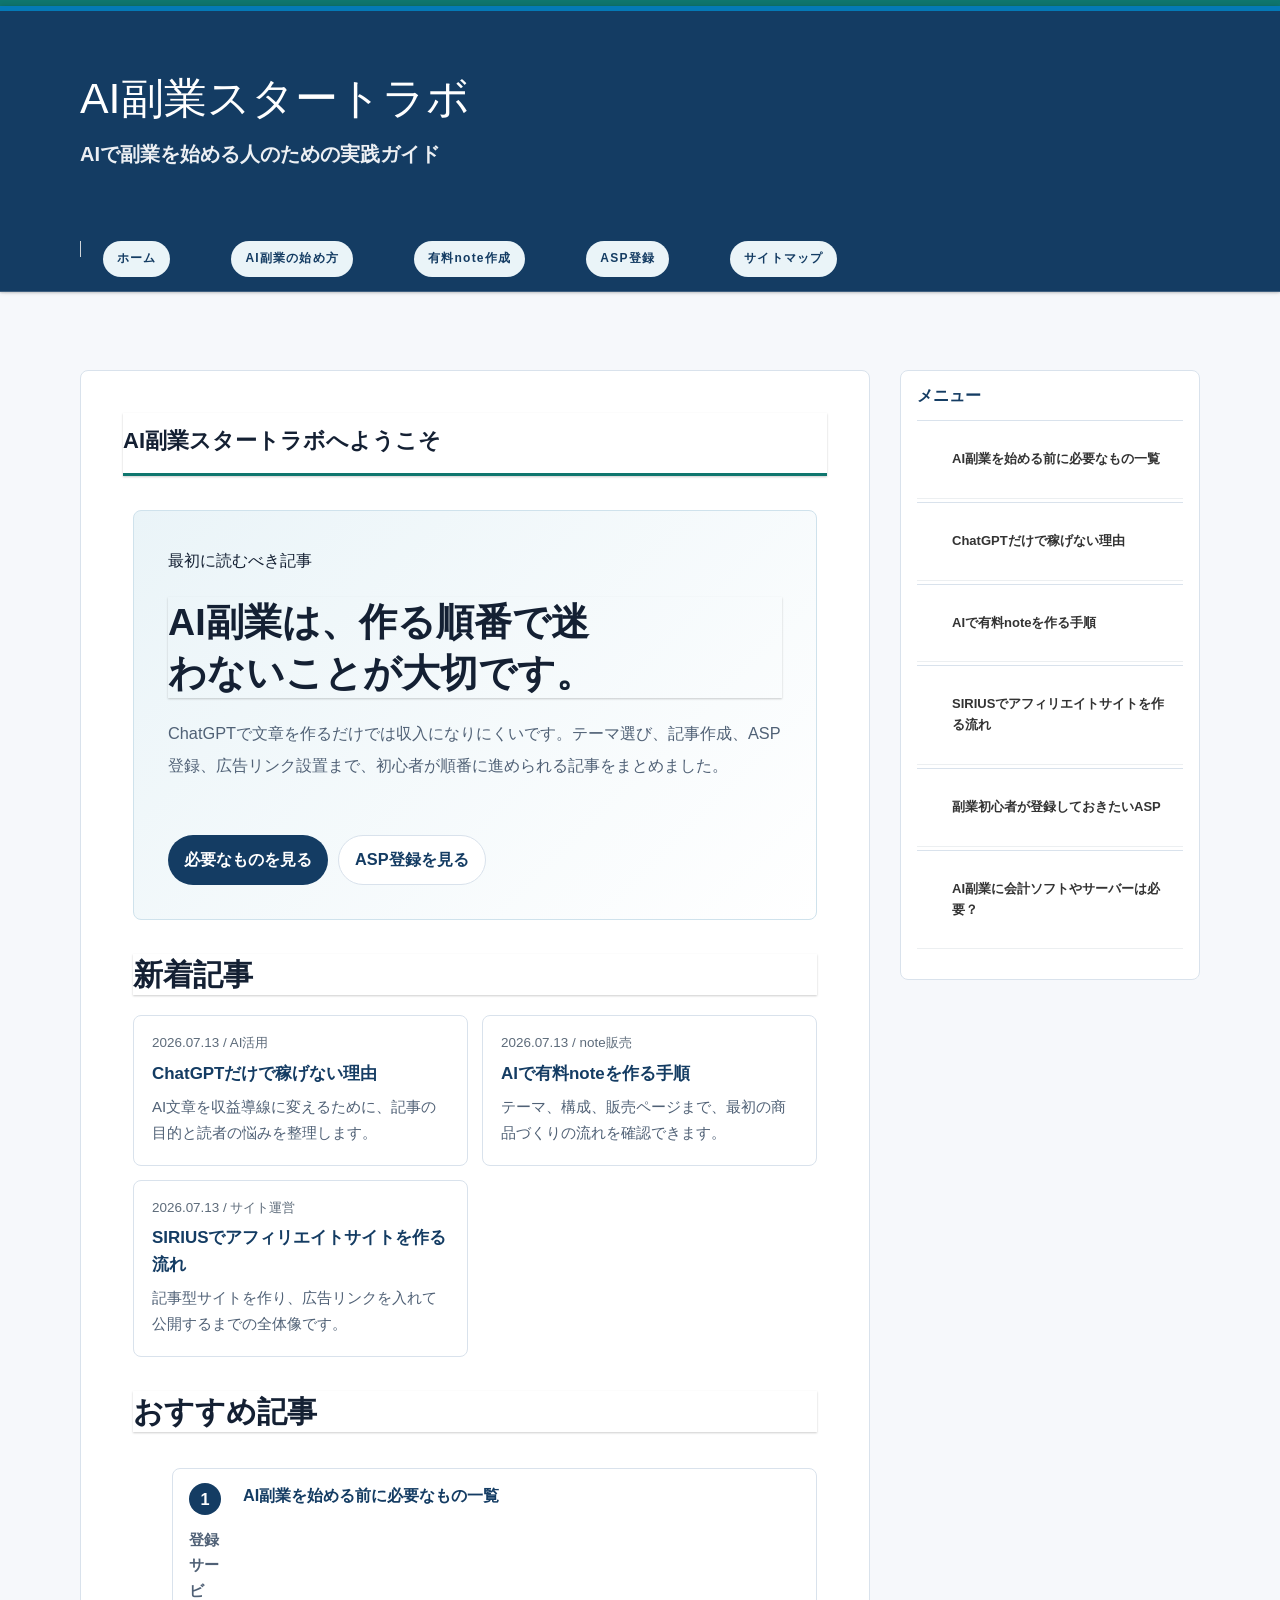
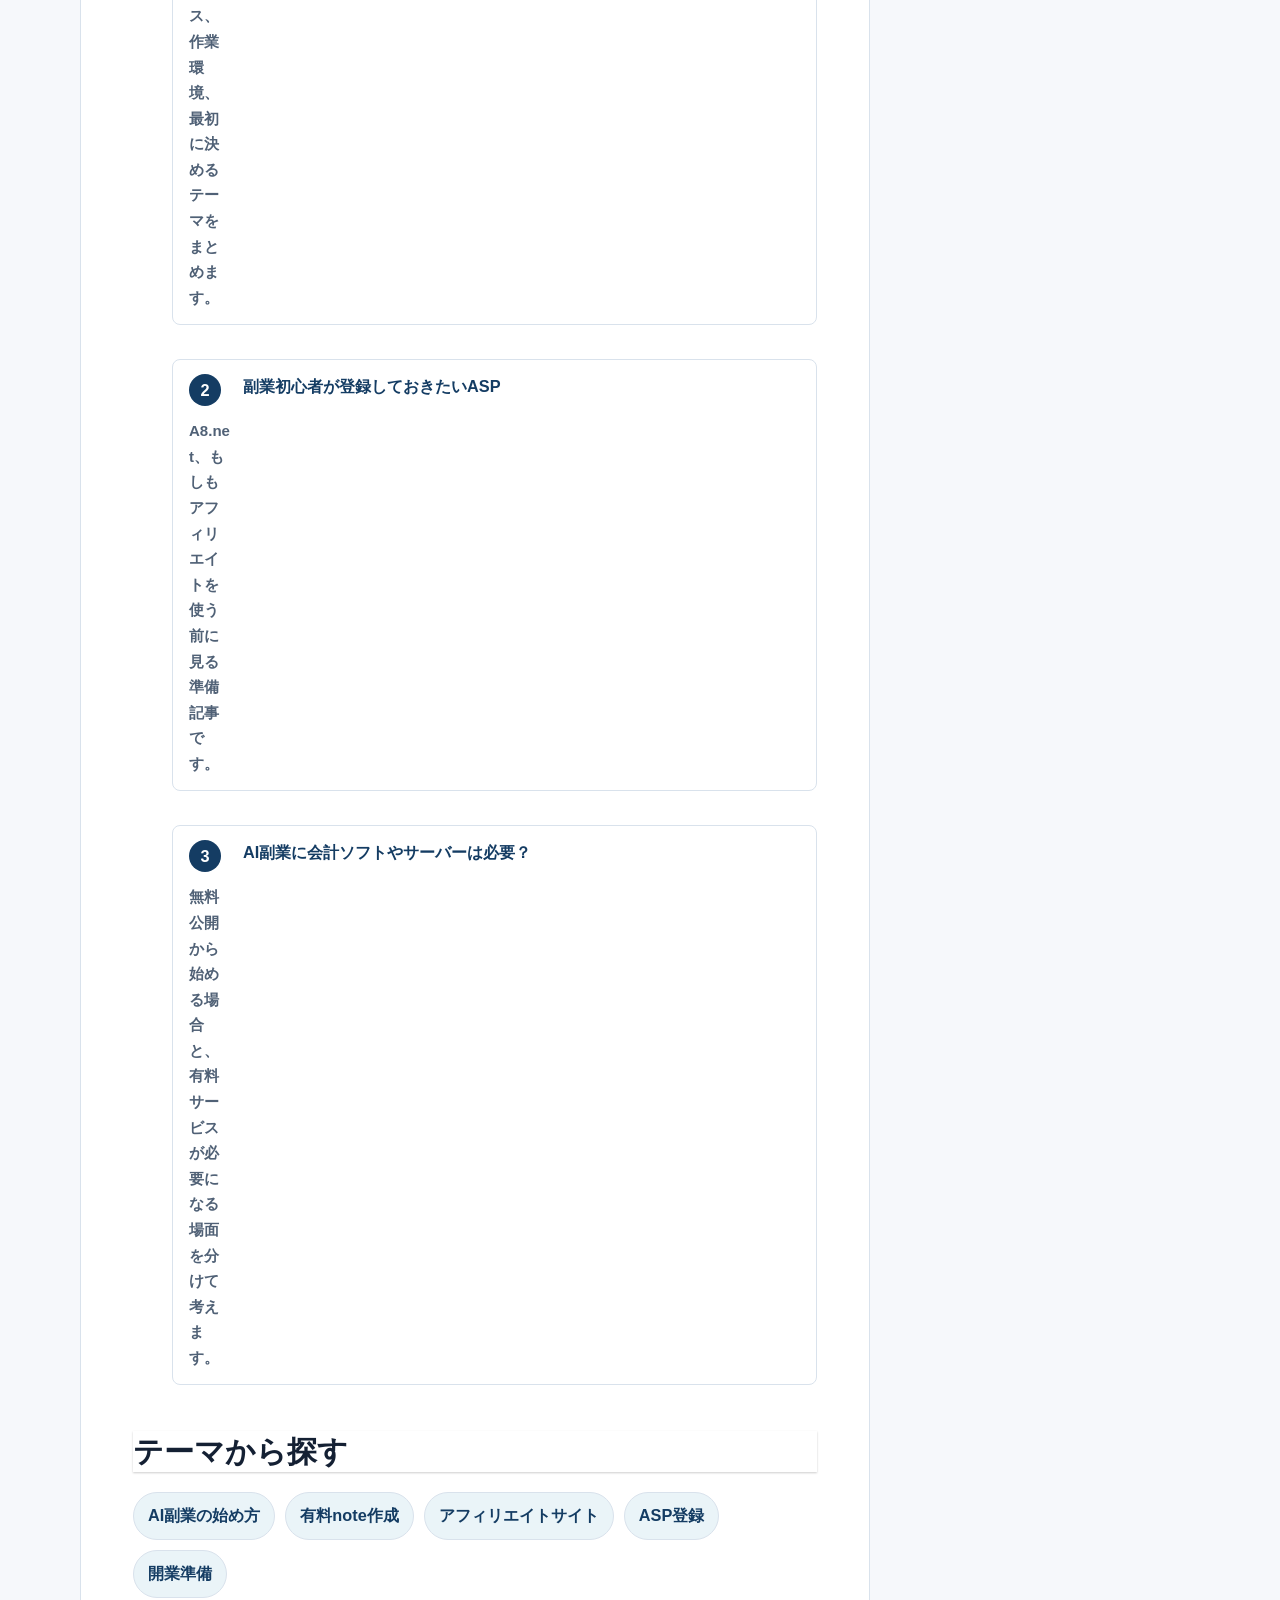
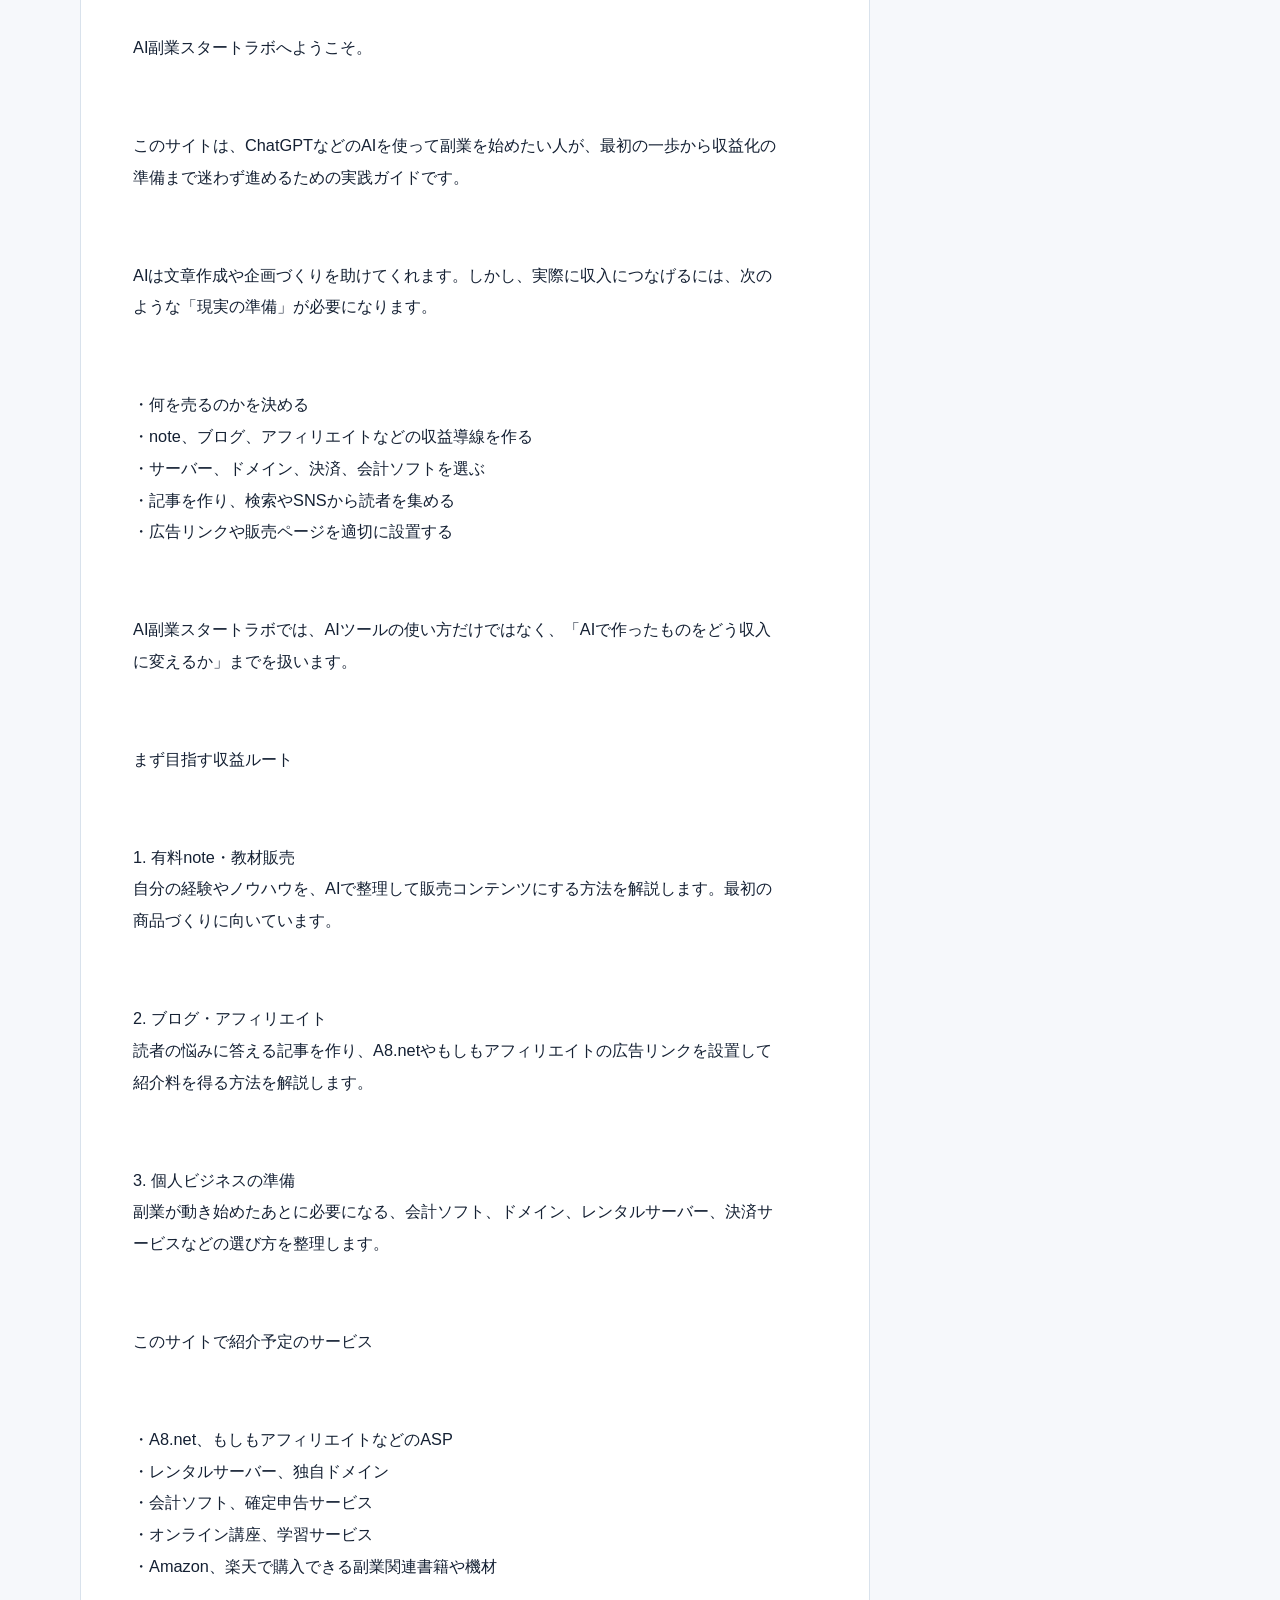
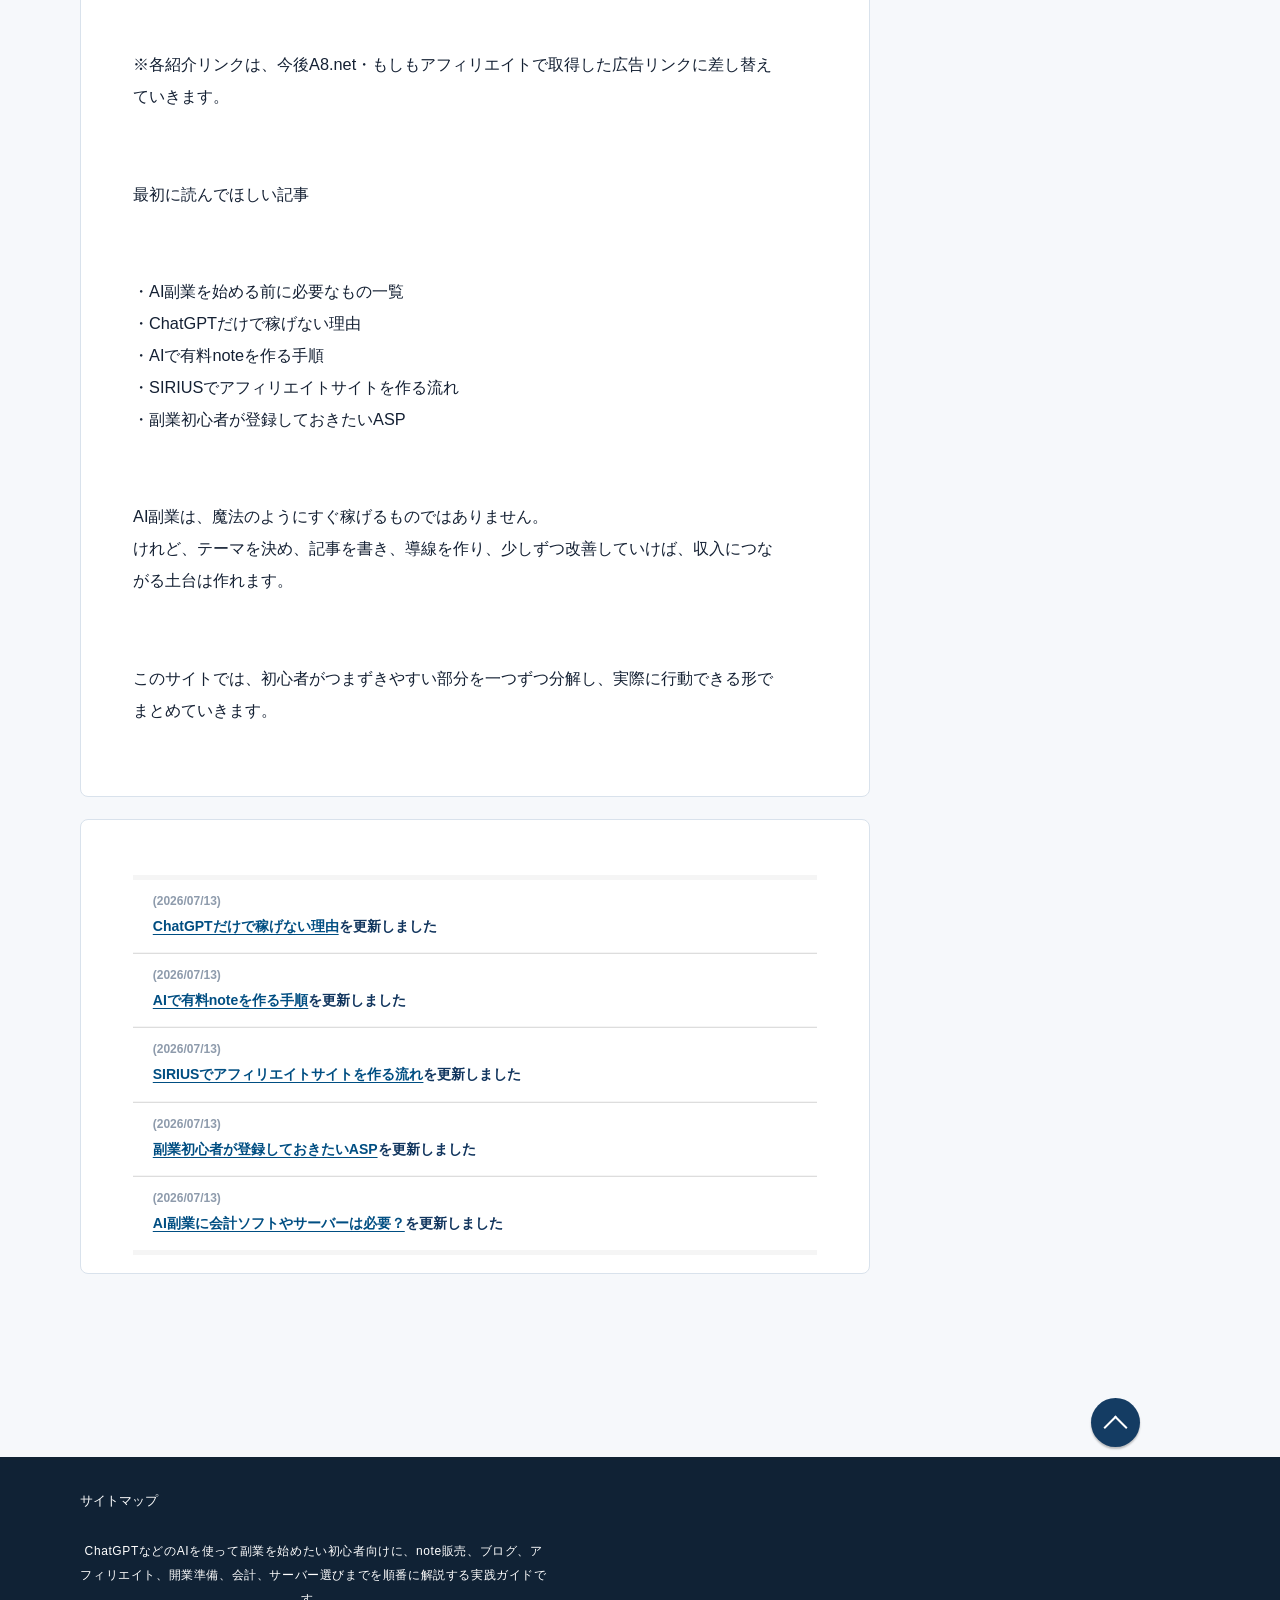
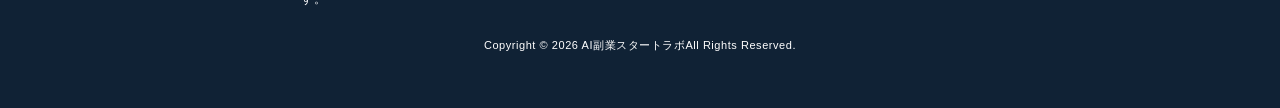
==== commit 66a0de2b: "Fix header titles and refresh CSS" ====
--- a/index.html
+++ b/index.html
@@ -9,7 +9,7 @@
 <meta name="description" content="AIを使って副業を始めたい初心者向けに、有料note作成、アフィリエイトサイト運営、開業準備、会計・サーバー選びをわかりやすく解説します。" />
 <link rel="stylesheet" href="./styles.css" type="text/css" />
 <link rel="stylesheet" href="./css/textstyles.css" type="text/css" />
-<link rel="stylesheet" href="./modern.css?v=20260714-3" type="text/css" />
+<link rel="stylesheet" href="./modern.css?v=20260714-4" type="text/css" />
 
 <link rel="alternate" type="application/rss+xml" title="RSS" href="rss.xml" />
 
--- a/modern.css
+++ b/modern.css
@@ -65,20 +65,30 @@
 }
 
 #top {
+  display: block !important;
   position: relative;
-  overflow: hidden;
-  min-height: 0;
+  height: auto !important;
+  min-height: 0 !important;
+  overflow: visible;
   background: var(--modern-brand);
   color: #fff;
   border-bottom: 1px solid rgba(255, 255, 255, 0.18);
+  table-layout: auto;
+  text-align: left;
+}
+
+#top::before,
+#top::after {
+  display: none !important;
 }
 
 #top .inner {
   width: min(1120px, calc(100% - 32px));
   max-width: none;
   margin: 0 auto;
-  padding: clamp(38px, 7vw, 78px) 0 clamp(32px, 6vw, 62px);
-  display: block;
+  padding: clamp(36px, 5.5vw, 62px) 0 clamp(34px, 5vw, 56px);
+  display: block !important;
+  height: auto !important;
   position: relative;
   left: auto;
   right: auto;
@@ -89,15 +99,16 @@
 #top h1 {
   display: block;
   width: 100%;
-  max-width: 760px;
+  max-width: 980px;
   margin: 0;
   color: #fff;
-  font-size: clamp(2rem, 4.4vw, 4rem);
-  line-height: 1.08;
+  font-size: clamp(1.9rem, 3.35vw, 3.15rem);
+  line-height: 1.18;
   letter-spacing: 0;
   text-align: left;
   text-wrap: balance;
-  overflow-wrap: anywhere;
+  overflow-wrap: normal;
+  line-break: strict;
   white-space: normal;
 }
 
@@ -105,17 +116,19 @@
 #top h2.title {
   display: block;
   width: 100%;
-  max-width: 760px;
-  margin: 18px 0 0;
+  max-width: 980px;
+  margin: 14px 0 0;
   color: rgba(255, 255, 255, 0.9);
-  font-size: clamp(1rem, 2.2vw, 1.35rem);
-  line-height: 1.7;
+  font-size: clamp(0.98rem, 1.65vw, 1.25rem);
+  line-height: 1.65;
   font-weight: 600;
   background: none;
   border: 0;
   padding: 0;
   text-align: left;
   overflow: visible;
+  text-wrap: balance;
+  line-break: strict;
   white-space: normal;
 }
 
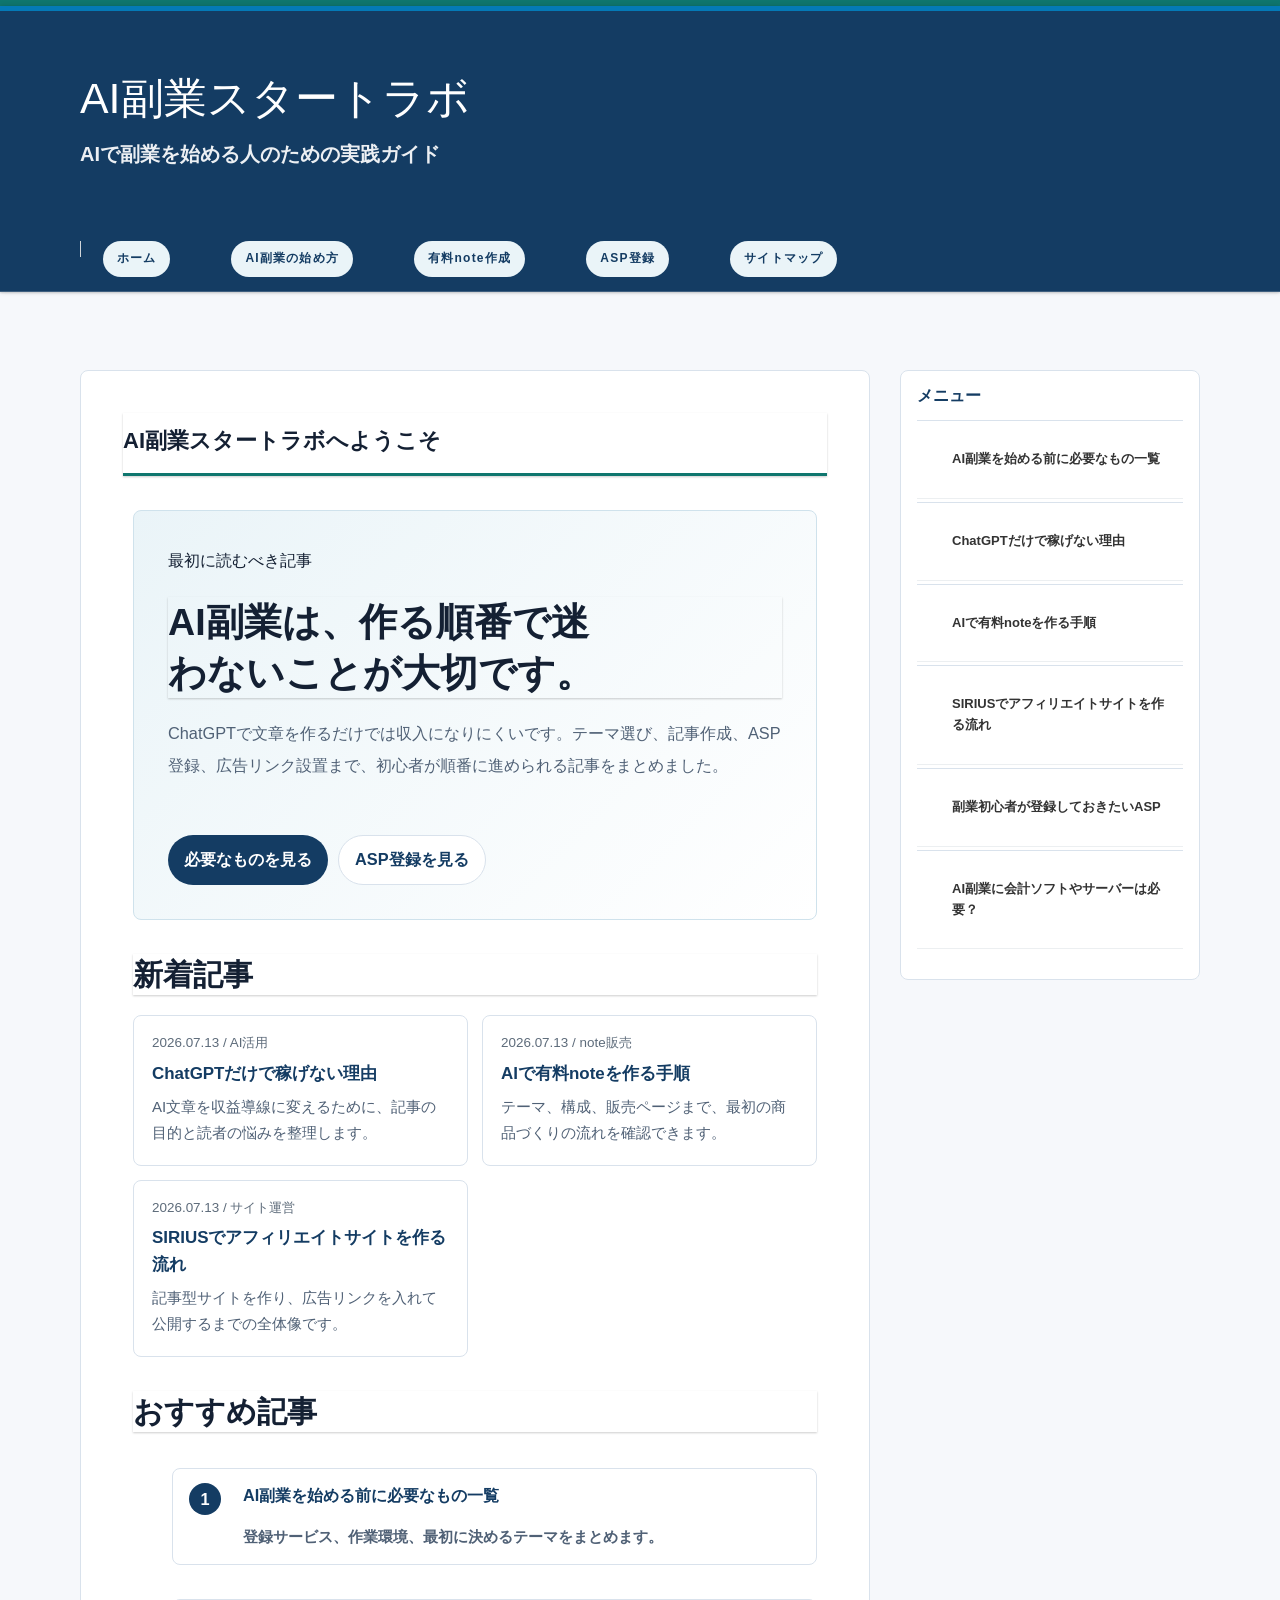
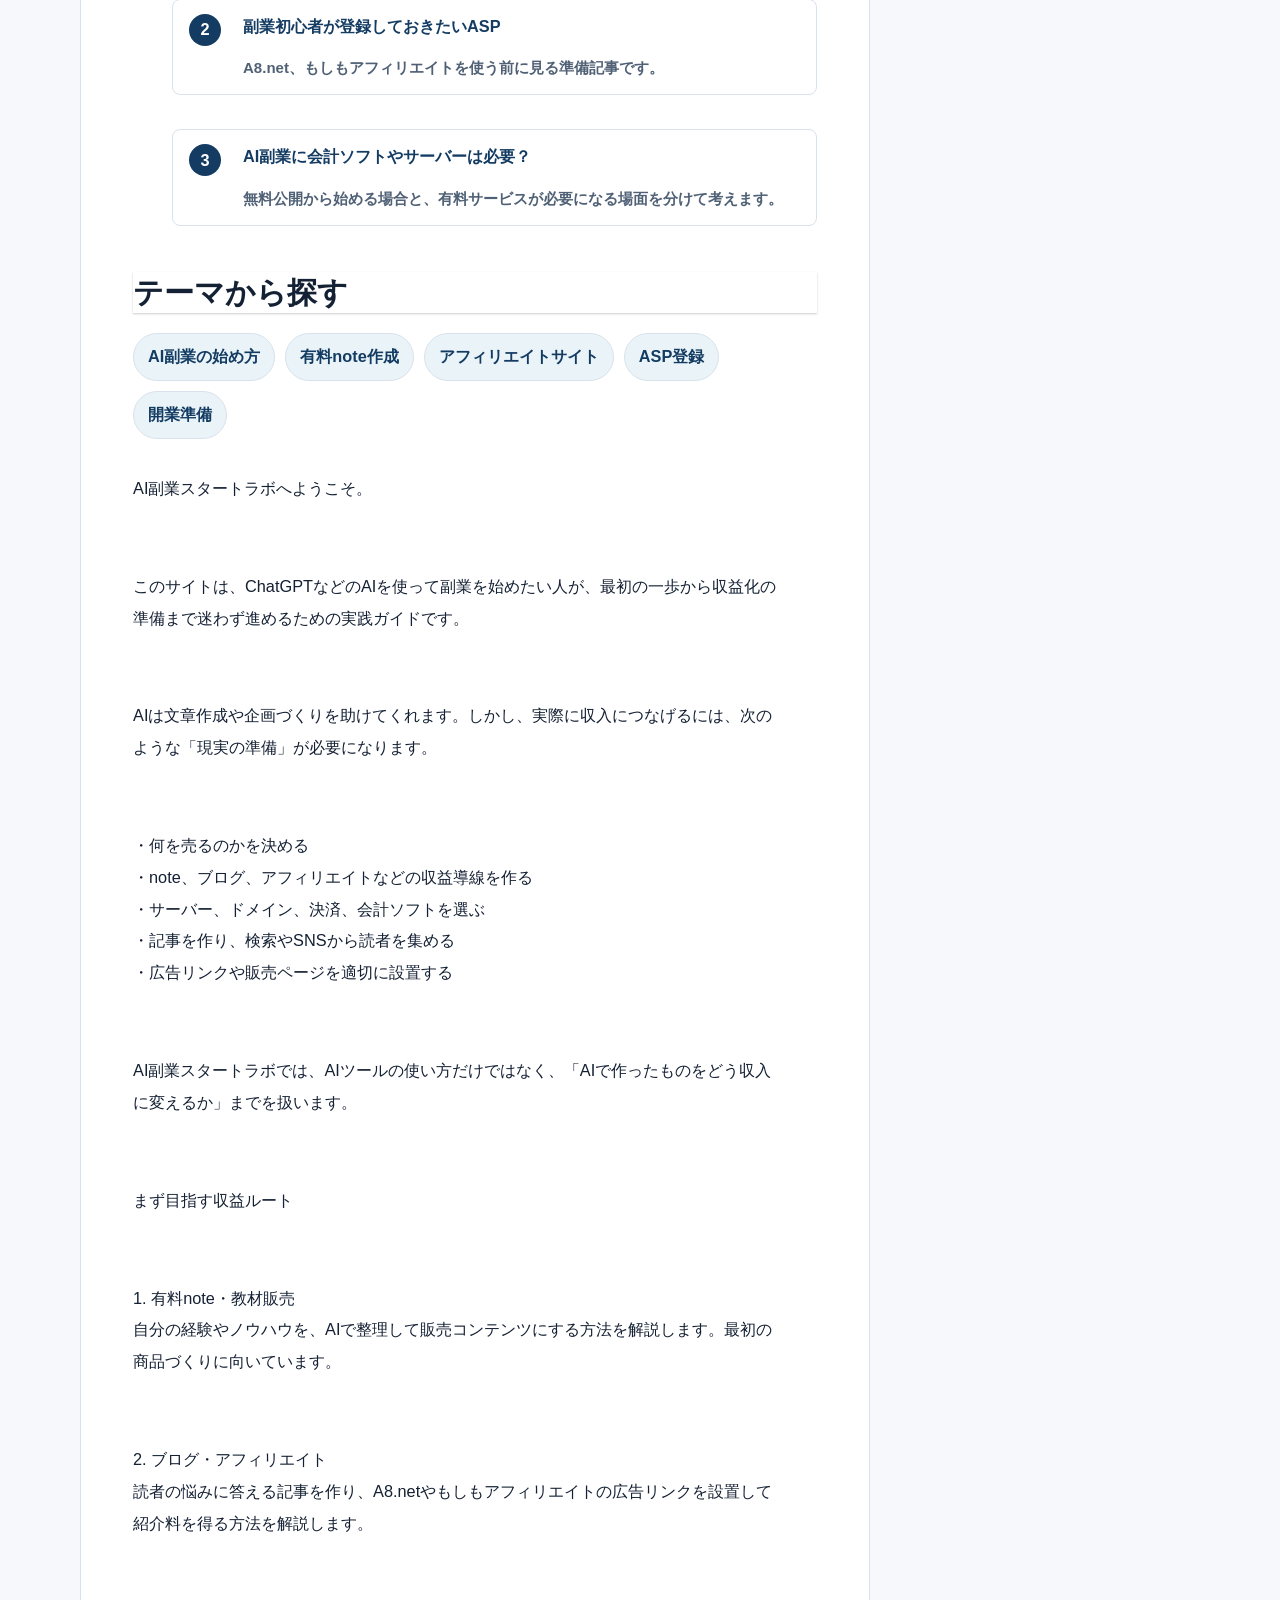
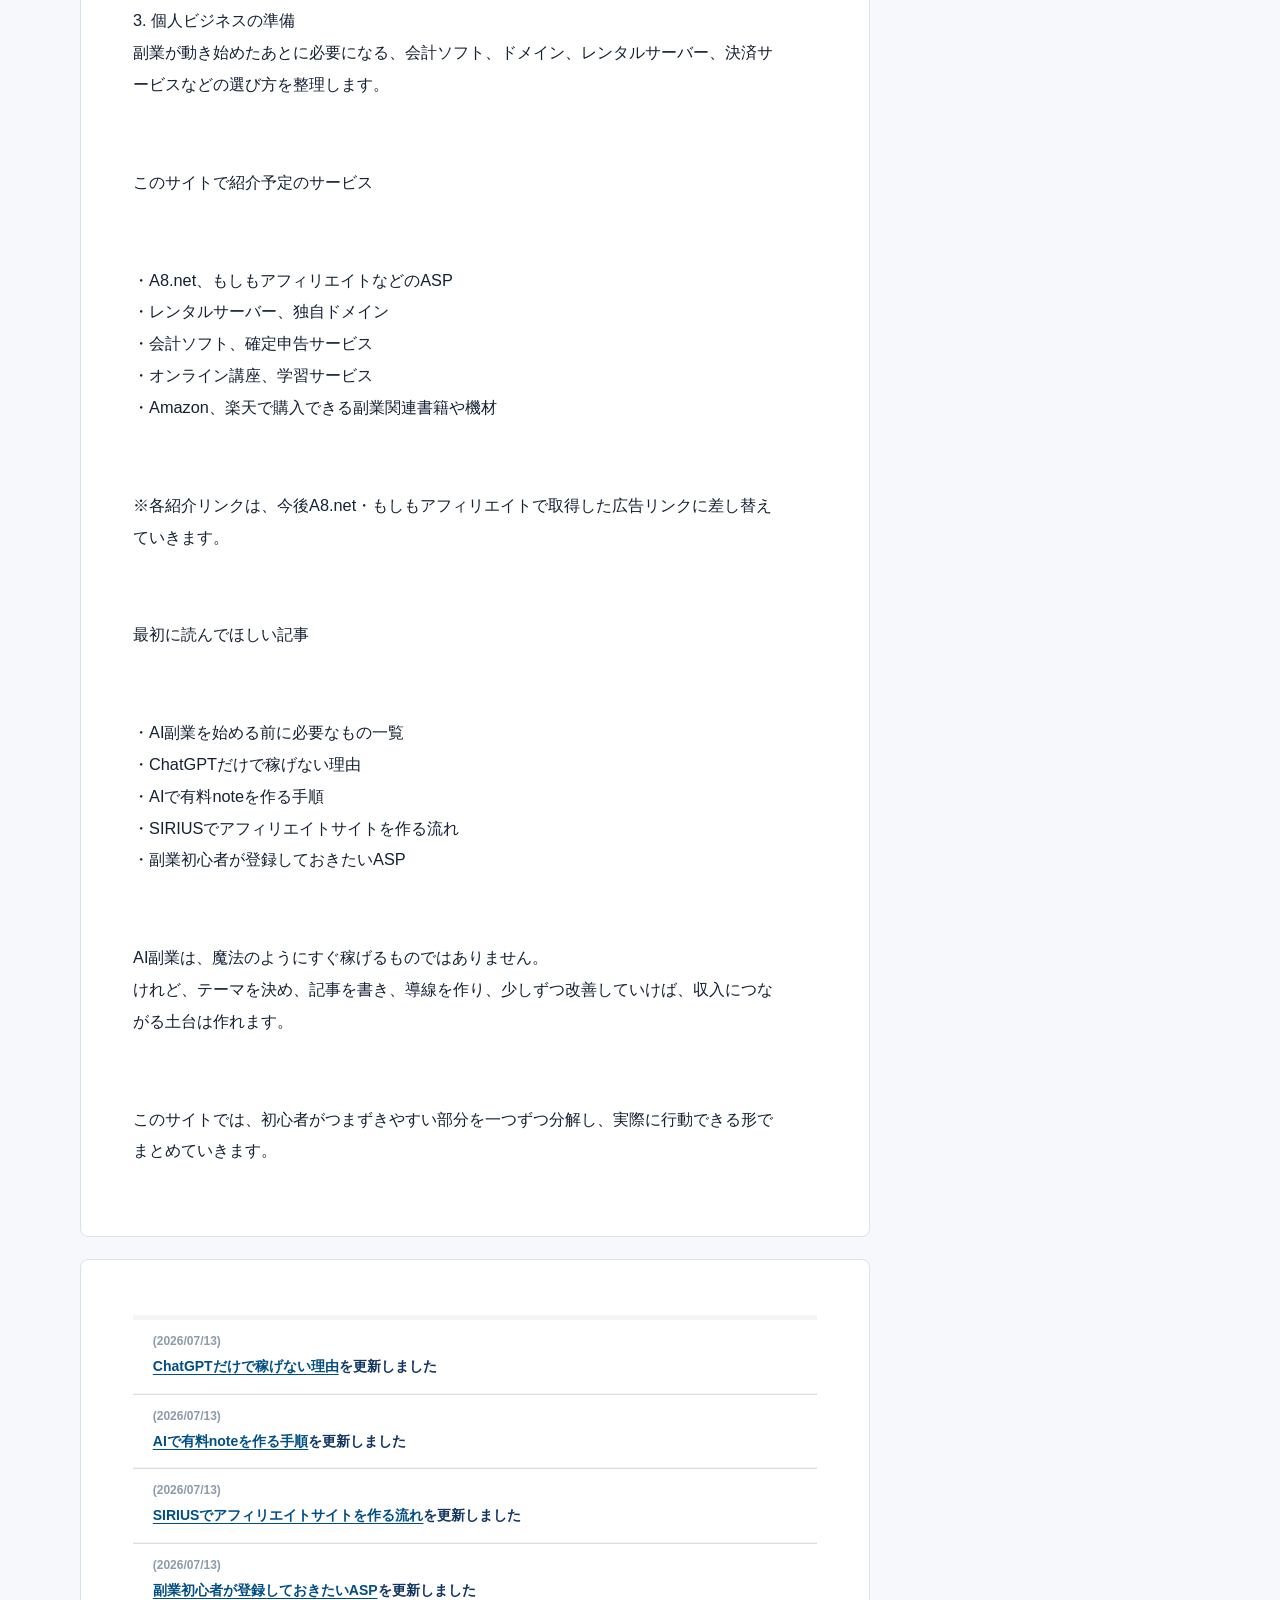
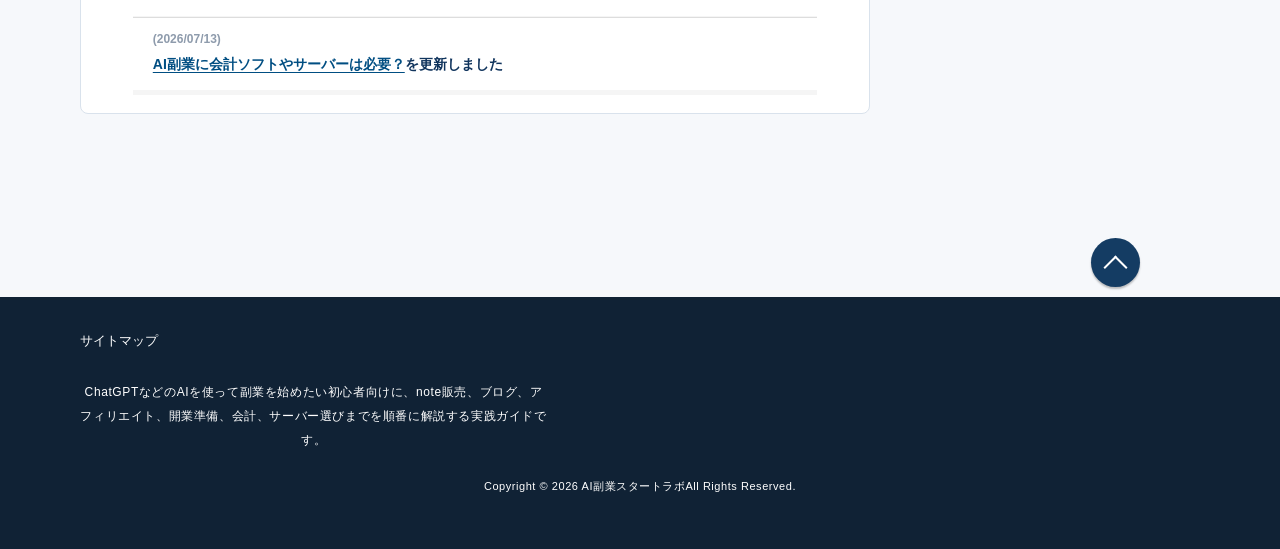
==== commit 53594a02: "Fix ranked article layout" ====
--- a/index.html
+++ b/index.html
@@ -9,7 +9,7 @@
 <meta name="description" content="AIを使って副業を始めたい初心者向けに、有料note作成、アフィリエイトサイト運営、開業準備、会計・サーバー選びをわかりやすく解説します。" />
 <link rel="stylesheet" href="./styles.css" type="text/css" />
 <link rel="stylesheet" href="./css/textstyles.css" type="text/css" />
-<link rel="stylesheet" href="./modern.css?v=20260714-4" type="text/css" />
+<link rel="stylesheet" href="./modern.css?v=20260714-5" type="text/css" />
 
 <link rel="alternate" type="application/rss+xml" title="RSS" href="rss.xml" />
 
--- a/modern.css
+++ b/modern.css
@@ -556,6 +556,7 @@
 .modern-ranked-list a::before {
   content: counter(modern-rank);
   display: inline-flex;
+  grid-row: 1 / span 2;
   align-items: center;
   justify-content: center;
   width: 32px;
@@ -574,6 +575,8 @@
 
 .modern-ranked-list strong {
   display: block;
+  grid-column: 2;
+  min-width: 0;
   margin: 0 0 4px;
   color: var(--modern-brand);
   line-height: 1.55;
@@ -581,6 +584,8 @@
 
 .modern-ranked-list span {
   display: block;
+  grid-column: 2;
+  min-width: 0;
   color: var(--modern-muted);
   font-size: 0.94rem;
   line-height: 1.7;
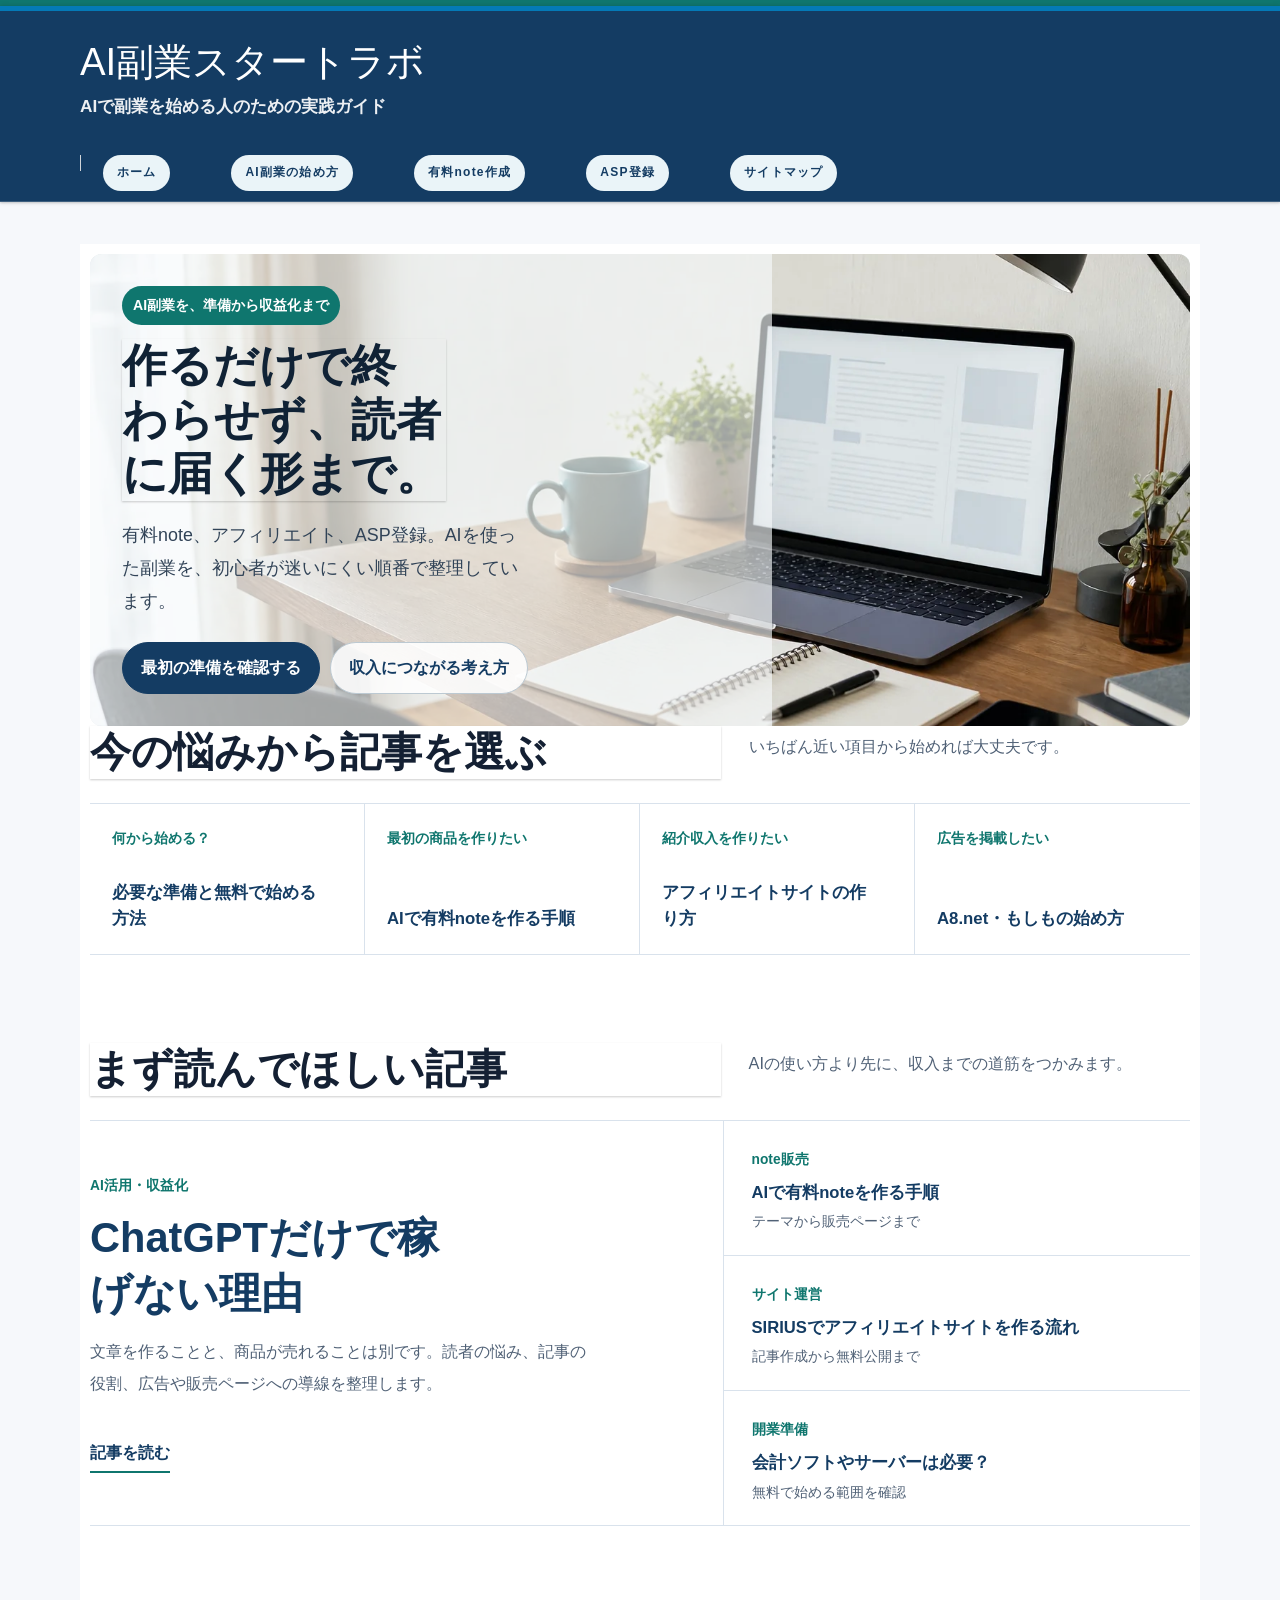
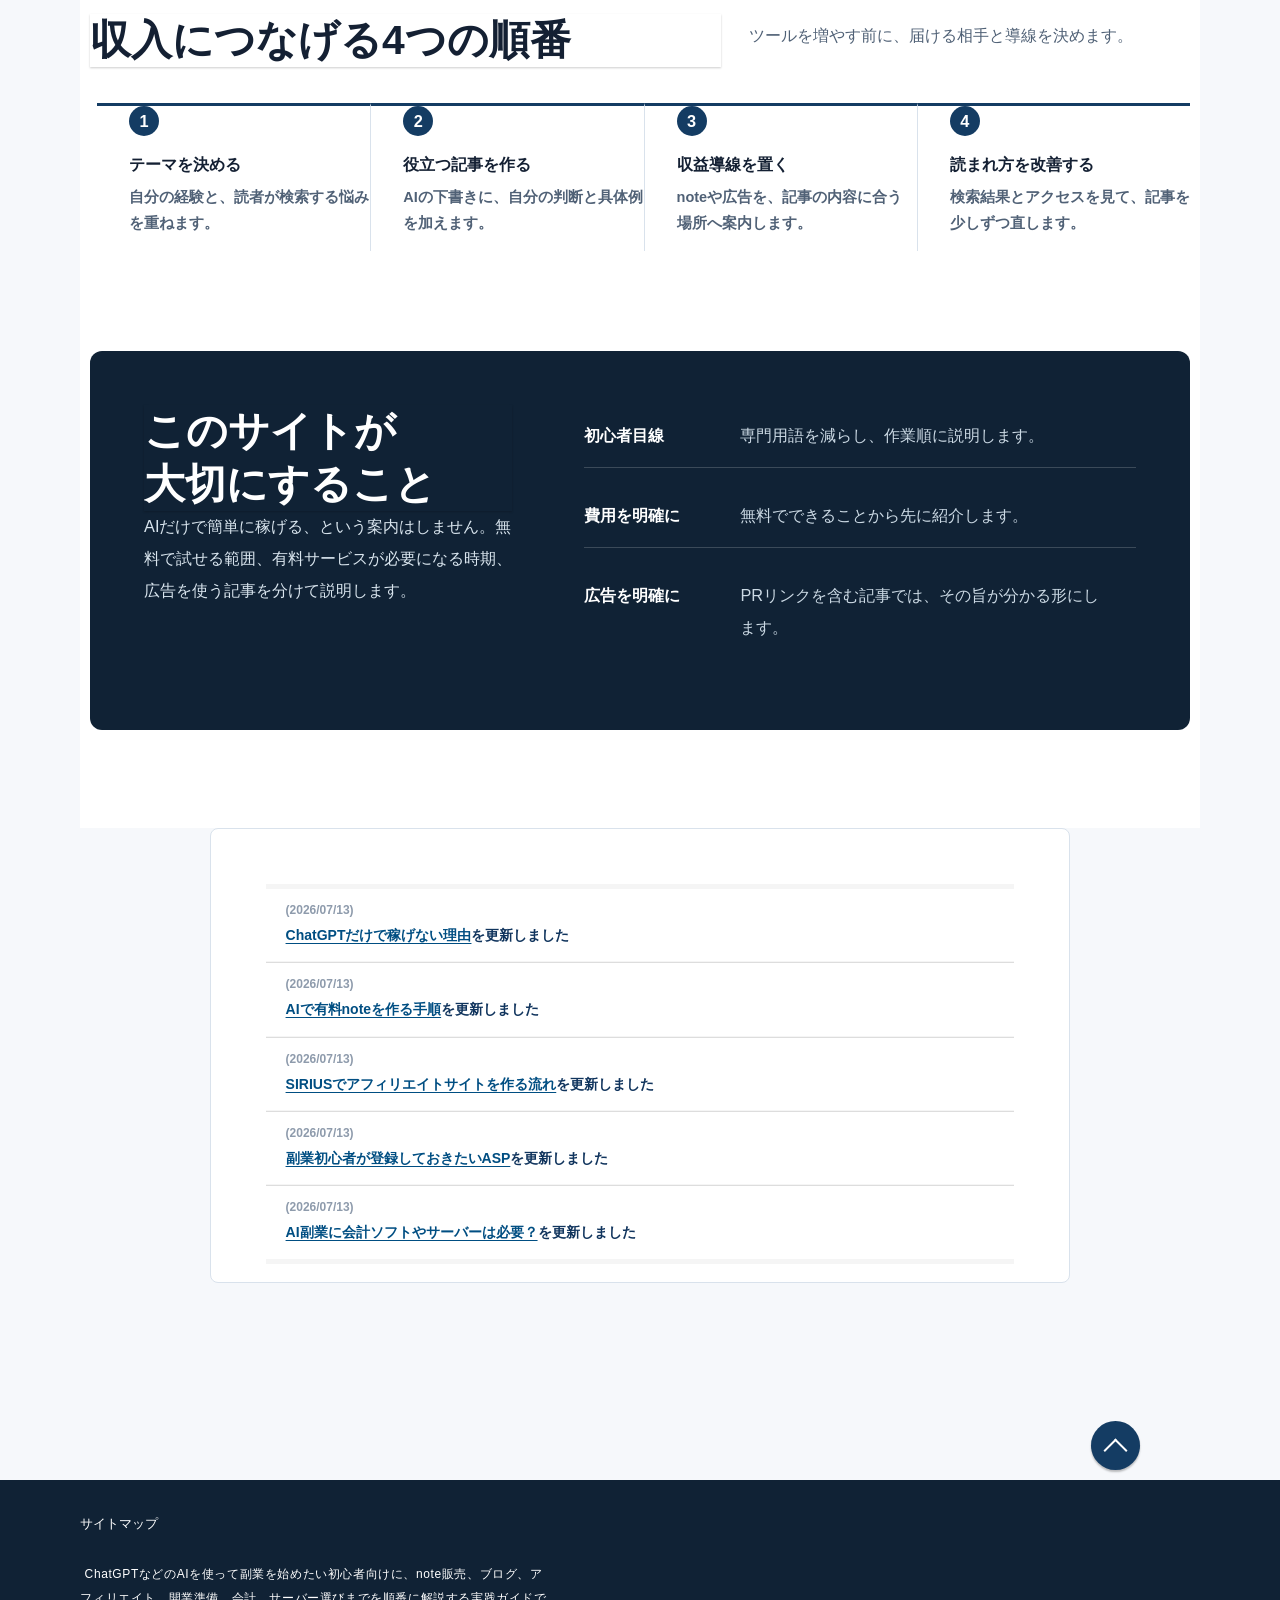
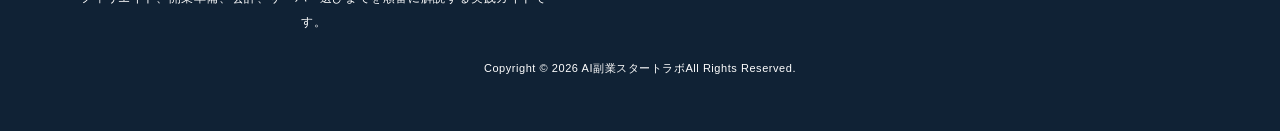
==== commit a029250c: "Redesign homepage with original hero imagery" ====
--- a/index.html
+++ b/index.html
@@ -7,16 +7,46 @@
 <title>AI副業スタートラボ｜ChatGPTで副業を始める初心者ガイド</title>
 <meta name="keywords" content="AI副業,ChatGPT副業,有料note,アフィリエイト,個人ビジネス,副業初心者" />
 <meta name="description" content="AIを使って副業を始めたい初心者向けに、有料note作成、アフィリエイトサイト運営、開業準備、会計・サーバー選びをわかりやすく解説します。" />
+<meta property="og:type" content="website" />
+<meta property="og:locale" content="ja_JP" />
+<meta property="og:site_name" content="AI副業スタートラボ" />
+<meta property="og:title" content="AI副業スタートラボ｜AIを収入につなげる初心者ガイド" />
+<meta property="og:description" content="ChatGPTで作るだけで終わらせない。note販売、アフィリエイト、ASP登録までを順番に解説します。" />
+<meta property="og:url" content="https://vbaarchitecttool-wq.github.io/" />
+<meta property="og:image" content="https://vbaarchitecttool-wq.github.io/img/ai-work-hero-v2.webp" />
+<meta name="twitter:card" content="summary_large_image" />
 <link rel="stylesheet" href="./styles.css" type="text/css" />
 <link rel="stylesheet" href="./css/textstyles.css" type="text/css" />
-<link rel="stylesheet" href="./modern.css?v=20260714-5" type="text/css" />
+<link rel="stylesheet" href="./modern.css?v=20260714-6" type="text/css" />
 
 <link rel="alternate" type="application/rss+xml" title="RSS" href="rss.xml" />
 
 
 <link rel="canonical" href="https://vbaarchitecttool-wq.github.io/" />
+<script type="application/ld+json">
+{
+  "@context": "https://schema.org",
+  "@graph": [
+    {
+      "@type": "WebSite",
+      "name": "AI副業スタートラボ",
+      "url": "https://vbaarchitecttool-wq.github.io/",
+      "description": "AIを使ったnote販売とアフィリエイトを初心者向けに解説する実践ガイド"
+    },
+    {
+      "@type": "ItemList",
+      "name": "AI副業スタートラボのおすすめ記事",
+      "itemListElement": [
+        {"@type": "ListItem", "position": 1, "url": "https://vbaarchitecttool-wq.github.io/start-list.html", "name": "AI副業を始める前に必要なもの一覧"},
+        {"@type": "ListItem", "position": 2, "url": "https://vbaarchitecttool-wq.github.io/chatgpt-not-enough.html", "name": "ChatGPTだけで稼げない理由"},
+        {"@type": "ListItem", "position": 3, "url": "https://vbaarchitecttool-wq.github.io/ai-note-guide.html", "name": "AIで有料noteを作る手順"}
+      ]
+    }
+  ]
+}
+</script>
 </head>
-<body class="modern-site site-ai">
+<body class="modern-site site-ai home-page">
 <div id="wrapper">
 
 <header>
@@ -49,83 +79,77 @@
 
 <article>
 
-<h3><span>AI副業スタートラボへようこそ</span></h3>
-
 <div id="text1" class="modern-home-content">
-<!-- modern-start-block -->
-<section class="modern-home-lead" aria-labelledby="ai-home-lead">
+<section class="home-hero home-hero-ai" aria-labelledby="ai-home-lead">
+<img src="./img/ai-work-hero-v2.webp" alt="ノートパソコンとノートを置いた明るい作業机" width="1536" height="1024" fetchpriority="high" />
+<div class="home-hero-copy">
+<span class="home-hero-label">AI副業を、準備から収益化まで</span>
+<h3 id="ai-home-lead">作るだけで終わらせず、読者に届く形まで。</h3>
+<p>有料note、アフィリエイト、ASP登録。AIを使った副業を、初心者が迷いにくい順番で整理しています。</p>
+<div class="home-hero-actions">
+<a href="./start-list.html">最初の準備を確認する</a>
+<a href="./chatgpt-not-enough.html" class="secondary">収入につながる考え方</a>
+</div>
+</div>
+</section>
+
+<section class="home-intents" aria-labelledby="ai-intents">
+<div class="home-section-heading">
+<h3 id="ai-intents">今の悩みから記事を選ぶ</h3>
+<p>いちばん近い項目から始めれば大丈夫です。</p>
+</div>
+<div class="home-intent-list">
+<a href="./start-list.html"><span>何から始める？</span><strong>必要な準備と無料で始める方法</strong></a>
+<a href="./ai-note-guide.html"><span>最初の商品を作りたい</span><strong>AIで有料noteを作る手順</strong></a>
+<a href="./sirius-affiliate-site.html"><span>紹介収入を作りたい</span><strong>アフィリエイトサイトの作り方</strong></a>
+<a href="./asp-start.html"><span>広告を掲載したい</span><strong>A8.net・もしもの始め方</strong></a>
+</div>
+</section>
+
+<section class="home-stories" aria-labelledby="ai-featured">
+<div class="home-section-heading">
+<h3 id="ai-featured">まず読んでほしい記事</h3>
+<p>AIの使い方より先に、収入までの道筋をつかみます。</p>
+</div>
+<div class="home-story-layout">
+<a class="home-story-feature" href="./chatgpt-not-enough.html">
+<span class="home-story-meta">AI活用・収益化</span>
+<strong>ChatGPTだけで稼げない理由</strong>
+<p>文章を作ることと、商品が売れることは別です。読者の悩み、記事の役割、広告や販売ページへの導線を整理します。</p>
+<span class="home-story-link">記事を読む</span>
+</a>
+<div class="home-story-list">
+<a href="./ai-note-guide.html"><span>note販売</span><strong>AIで有料noteを作る手順</strong><small>テーマから販売ページまで</small></a>
+<a href="./sirius-affiliate-site.html"><span>サイト運営</span><strong>SIRIUSでアフィリエイトサイトを作る流れ</strong><small>記事作成から無料公開まで</small></a>
+<a href="./tools-accounting-server.html"><span>開業準備</span><strong>会計ソフトやサーバーは必要？</strong><small>無料で始める範囲を確認</small></a>
+</div>
+</div>
+</section>
+
+<section class="home-process" aria-labelledby="ai-process">
+<div class="home-section-heading">
+<h3 id="ai-process">収入につなげる4つの順番</h3>
+<p>ツールを増やす前に、届ける相手と導線を決めます。</p>
+</div>
+<ol class="home-step-list">
+<li><span>1</span><strong>テーマを決める</strong><p>自分の経験と、読者が検索する悩みを重ねます。</p></li>
+<li><span>2</span><strong>役立つ記事を作る</strong><p>AIの下書きに、自分の判断と具体例を加えます。</p></li>
+<li><span>3</span><strong>収益導線を置く</strong><p>noteや広告を、記事の内容に合う場所へ案内します。</p></li>
+<li><span>4</span><strong>読まれ方を改善する</strong><p>検索結果とアクセスを見て、記事を少しずつ直します。</p></li>
+</ol>
+</section>
+
+<section class="home-policy" aria-labelledby="ai-policy">
 <div>
-<span class="modern-kicker">最初に読むべき記事</span>
-<h3 id="ai-home-lead">AI副業は、作る順番で迷わないことが大切です。</h3>
-<p>ChatGPTで文章を作るだけでは収入になりにくいです。テーマ選び、記事作成、ASP登録、広告リンク設置まで、初心者が順番に進められる記事をまとめました。</p>
-</div>
-<div class="modern-link-row">
-<a href="./start-list.html">必要なものを見る</a>
-<a href="./asp-start.html" class="secondary">ASP登録を見る</a>
-</div>
-</section>
-
-<section class="modern-home-section" aria-labelledby="ai-new-articles">
-<h3 id="ai-new-articles">新着記事</h3>
-<div class="modern-article-grid">
-<a class="modern-article-card" href="./chatgpt-not-enough.html"><span class="modern-meta">2026.07.13 / AI活用</span><strong>ChatGPTだけで稼げない理由</strong><span>AI文章を収益導線に変えるために、記事の目的と読者の悩みを整理します。</span></a>
-<a class="modern-article-card" href="./ai-note-guide.html"><span class="modern-meta">2026.07.13 / note販売</span><strong>AIで有料noteを作る手順</strong><span>テーマ、構成、販売ページまで、最初の商品づくりの流れを確認できます。</span></a>
-<a class="modern-article-card" href="./sirius-affiliate-site.html"><span class="modern-meta">2026.07.13 / サイト運営</span><strong>SIRIUSでアフィリエイトサイトを作る流れ</strong><span>記事型サイトを作り、広告リンクを入れて公開するまでの全体像です。</span></a>
-</div>
-</section>
-
-<section class="modern-home-section" aria-labelledby="ai-popular-articles">
-<h3 id="ai-popular-articles">おすすめ記事</h3>
-<ol class="modern-ranked-list">
-<li><a href="./start-list.html"><strong>AI副業を始める前に必要なもの一覧</strong><span>登録サービス、作業環境、最初に決めるテーマをまとめます。</span></a></li>
-<li><a href="./asp-start.html"><strong>副業初心者が登録しておきたいASP</strong><span>A8.net、もしもアフィリエイトを使う前に見る準備記事です。</span></a></li>
-<li><a href="./tools-accounting-server.html"><strong>AI副業に会計ソフトやサーバーは必要？</strong><span>無料公開から始める場合と、有料サービスが必要になる場面を分けて考えます。</span></a></li>
-</ol>
-</section>
-
-<section class="modern-category-section" aria-labelledby="ai-categories">
-<h3 id="ai-categories">テーマから探す</h3>
-<div class="modern-category-grid">
-<a href="./start-list.html">AI副業の始め方</a>
-<a href="./ai-note-guide.html">有料note作成</a>
-<a href="./sirius-affiliate-site.html">アフィリエイトサイト</a>
-<a href="./asp-start.html">ASP登録</a>
-<a href="./tools-accounting-server.html">開業準備</a>
-</div>
-</section>
-<!-- /modern-start-block -->
-
-<p>AI副業スタートラボへようこそ。</p>
-<p>&nbsp;</p>
-<p>このサイトは、ChatGPTなどのAIを使って副業を始めたい人が、最初の一歩から収益化の準備まで迷わず進めるための実践ガイドです。</p>
-<p>&nbsp;</p>
-<p>AIは文章作成や企画づくりを助けてくれます。しかし、実際に収入につなげるには、次のような「現実の準備」が必要になります。</p>
-<p>&nbsp;</p>
-<p>・何を売るのかを決める<br />・note、ブログ、アフィリエイトなどの収益導線を作る<br />・サーバー、ドメイン、決済、会計ソフトを選ぶ<br />・記事を作り、検索やSNSから読者を集める<br />・広告リンクや販売ページを適切に設置する</p>
-<p>&nbsp;</p>
-<p>AI副業スタートラボでは、AIツールの使い方だけではなく、「AIで作ったものをどう収入に変えるか」までを扱います。</p>
-<p>&nbsp;</p>
-<p>まず目指す収益ルート</p>
-<p>&nbsp;</p>
-<p>1. 有料note・教材販売<br />自分の経験やノウハウを、AIで整理して販売コンテンツにする方法を解説します。最初の商品づくりに向いています。</p>
-<p>&nbsp;</p>
-<p>2. ブログ・アフィリエイト<br />読者の悩みに答える記事を作り、A8.netやもしもアフィリエイトの広告リンクを設置して紹介料を得る方法を解説します。</p>
-<p>&nbsp;</p>
-<p>3. 個人ビジネスの準備<br />副業が動き始めたあとに必要になる、会計ソフト、ドメイン、レンタルサーバー、決済サービスなどの選び方を整理します。</p>
-<p>&nbsp;</p>
-<p>このサイトで紹介予定のサービス</p>
-<p>&nbsp;</p>
-<p>・A8.net、もしもアフィリエイトなどのASP<br />・レンタルサーバー、独自ドメイン<br />・会計ソフト、確定申告サービス<br />・オンライン講座、学習サービス<br />・Amazon、楽天で購入できる副業関連書籍や機材</p>
-<p>&nbsp;</p>
-<p>※各紹介リンクは、今後A8.net・もしもアフィリエイトで取得した広告リンクに差し替えていきます。</p>
-<p>&nbsp;</p>
-<p>最初に読んでほしい記事</p>
-<p>&nbsp;</p>
-<p>・AI副業を始める前に必要なもの一覧<br />・ChatGPTだけで稼げない理由<br />・AIで有料noteを作る手順<br />・SIRIUSでアフィリエイトサイトを作る流れ<br />・副業初心者が登録しておきたいASP</p>
-<p>&nbsp;</p>
-<p>AI副業は、魔法のようにすぐ稼げるものではありません。<br />けれど、テーマを決め、記事を書き、導線を作り、少しずつ改善していけば、収入につながる土台は作れます。</p>
-<p>&nbsp;</p>
-<p>このサイトでは、初心者がつまずきやすい部分を一つずつ分解し、実際に行動できる形でまとめていきます。</p>
+<h3 id="ai-policy">このサイトが大切にすること</h3>
+<p>AIだけで簡単に稼げる、という案内はしません。無料で試せる範囲、有料サービスが必要になる時期、広告を使う記事を分けて説明します。</p>
+</div>
+<div class="home-policy-points">
+<p><strong>初心者目線</strong><span>専門用語を減らし、作業順に説明します。</span></p>
+<p><strong>費用を明確に</strong><span>無料でできることから先に紹介します。</span></p>
+<p><strong>広告を明確に</strong><span>PRリンクを含む記事では、その旨が分かる形にします。</span></p>
+</div>
+</section>
 
 </div>
 </article>
--- a/modern.css
+++ b/modern.css
@@ -787,3 +787,570 @@
     scroll-behavior: auto;
   }
 }
+
+/* Homepage editorial layout */
+.home-page #layoutbox {
+  grid-template-columns: minmax(0, 1fr);
+  margin-top: 18px;
+}
+
+.home-page #menu {
+  display: none;
+}
+
+.home-page #top .inner {
+  padding-top: 28px;
+  padding-bottom: 24px;
+}
+
+.home-page #top h1 {
+  font-size: clamp(1.85rem, 3vw, 2.45rem);
+}
+
+.home-page #top h2,
+.home-page #top h2.title {
+  margin-top: 8px;
+  font-size: clamp(0.94rem, 1.35vw, 1.08rem);
+}
+
+.home-page #topsubmenu {
+  padding-top: 10px;
+  padding-bottom: 10px;
+}
+
+.home-page article {
+  padding: 0;
+  border: 0;
+  background: transparent;
+}
+
+.home-page #text1.modern-home-content {
+  max-width: none;
+}
+
+.home-hero {
+  position: relative;
+  min-height: clamp(390px, 42vw, 480px);
+  overflow: hidden;
+  border-radius: 12px;
+  background: #dce5e8;
+  isolation: isolate;
+}
+
+.home-hero > img {
+  position: absolute;
+  inset: 0;
+  width: 100%;
+  height: 100%;
+  object-fit: cover;
+  object-position: center;
+}
+
+.home-hero-copy {
+  position: relative;
+  z-index: 2;
+  display: flex;
+  flex-direction: column;
+  justify-content: center;
+  width: min(58%, 620px);
+  min-height: clamp(390px, 42vw, 480px);
+  padding: clamp(28px, 4vw, 42px);
+  color: #102235;
+}
+
+.home-hero-label {
+  display: inline-flex;
+  align-self: flex-start;
+  margin-bottom: 14px;
+  padding: 6px 11px;
+  border-radius: 999px;
+  background: #0f766e;
+  color: #fff;
+  font-size: 0.88rem;
+  font-weight: 800;
+}
+
+#main .home-hero-copy h3 {
+  max-width: 13ch;
+  margin: 0 0 18px !important;
+  padding: 0;
+  border: 0;
+  color: inherit;
+  font-size: clamp(2rem, 4.2vw, 3.05rem);
+  line-height: 1.2;
+  letter-spacing: 0;
+  text-wrap: balance;
+}
+
+.home-hero-copy p {
+  max-width: 42ch;
+  margin: 0 !important;
+  color: #314357;
+  font-size: clamp(1rem, 1.7vw, 1.12rem);
+  line-height: 1.85;
+}
+
+.home-hero-actions {
+  display: flex;
+  flex-wrap: wrap;
+  gap: 10px;
+  margin-top: 24px;
+}
+
+.home-hero-actions a {
+  display: inline-flex;
+  align-items: center;
+  justify-content: center;
+  min-height: 46px;
+  padding: 9px 18px;
+  border: 1px solid var(--modern-brand);
+  border-radius: 999px;
+  background: var(--modern-brand);
+  color: #fff;
+  font-weight: 800;
+  text-decoration: none;
+}
+
+.home-hero-actions a.secondary {
+  border-color: #bcc9d2;
+  background: rgba(255, 255, 255, 0.88);
+  color: var(--modern-brand);
+}
+
+.home-hero-actions a:hover {
+  transform: translateY(-2px);
+}
+
+.home-intents,
+.home-stories,
+.home-process,
+.home-policy {
+  margin: clamp(54px, 8vw, 88px) 0;
+}
+
+.home-hero + .home-intents {
+  margin-top: 0;
+}
+
+.home-section-heading {
+  display: grid;
+  grid-template-columns: minmax(0, 1fr) minmax(260px, 0.7fr);
+  gap: 28px;
+  align-items: end;
+  margin-bottom: 24px;
+}
+
+#main .home-section-heading h3,
+#main .home-policy h3 {
+  margin: 0 !important;
+  padding: 0;
+  border: 0;
+  color: var(--modern-ink);
+  font-size: clamp(1.7rem, 3.4vw, 2.55rem);
+  line-height: 1.3;
+}
+
+.home-section-heading p {
+  margin: 0;
+  color: var(--modern-muted);
+  line-height: 1.8;
+}
+
+.home-intent-list {
+  display: grid;
+  grid-template-columns: repeat(4, minmax(0, 1fr));
+  border-top: 1px solid var(--modern-line);
+  border-bottom: 1px solid var(--modern-line);
+}
+
+.home-intent-list a {
+  display: flex;
+  min-width: 0;
+  min-height: 150px;
+  flex-direction: column;
+  justify-content: space-between;
+  gap: 26px;
+  padding: 22px;
+  border-right: 1px solid var(--modern-line);
+  color: var(--modern-ink);
+  text-decoration: none;
+}
+
+.home-intent-list a:last-child {
+  border-right: 0;
+}
+
+.home-intent-list a:hover {
+  background: var(--modern-soft);
+}
+
+.home-intent-list span,
+.home-story-meta,
+.home-story-list span {
+  color: var(--modern-brand-2);
+  font-size: 0.86rem;
+  font-weight: 800;
+}
+
+.home-intent-list strong {
+  color: var(--modern-brand);
+  font-size: 1.05rem;
+  line-height: 1.55;
+}
+
+.home-story-layout {
+  display: grid;
+  grid-template-columns: minmax(0, 1.15fr) minmax(300px, 0.85fr);
+  border-top: 1px solid var(--modern-line);
+  border-bottom: 1px solid var(--modern-line);
+}
+
+.home-story-feature {
+  display: flex;
+  min-width: 0;
+  flex-direction: column;
+  justify-content: center;
+  padding: clamp(30px, 5vw, 52px) clamp(28px, 5vw, 56px) clamp(30px, 5vw, 52px) 0;
+  color: var(--modern-ink);
+  text-decoration: none;
+}
+
+.home-story-feature strong {
+  display: block;
+  max-width: 16ch;
+  margin: 10px 0 14px;
+  color: var(--modern-brand);
+  font-size: clamp(1.7rem, 3.6vw, 2.6rem);
+  line-height: 1.35;
+}
+
+.home-story-feature p {
+  max-width: 56ch;
+  margin: 0;
+  color: var(--modern-muted);
+}
+
+.home-story-link {
+  align-self: flex-start;
+  margin-top: 20px;
+  padding-bottom: 2px;
+  border-bottom: 2px solid var(--modern-brand-2);
+  color: var(--modern-brand);
+  font-weight: 800;
+}
+
+.home-story-list {
+  border-left: 1px solid var(--modern-line);
+}
+
+.home-story-list a {
+  display: block;
+  padding: 22px 0 22px 28px;
+  border-bottom: 1px solid var(--modern-line);
+  color: var(--modern-ink);
+  text-decoration: none;
+}
+
+.home-story-list a:last-child {
+  border-bottom: 0;
+}
+
+.home-story-list a:hover strong {
+  color: var(--modern-brand-2);
+}
+
+.home-story-list strong,
+.home-story-list small {
+  display: block;
+}
+
+.home-story-list strong {
+  margin: 5px 0;
+  color: var(--modern-brand);
+  font-size: 1.04rem;
+  line-height: 1.55;
+}
+
+.home-story-list small {
+  color: var(--modern-muted);
+  font-size: 0.88rem;
+  line-height: 1.6;
+}
+
+.home-step-list {
+  display: grid;
+  grid-template-columns: repeat(4, minmax(0, 1fr));
+  gap: 0;
+  margin: 0;
+  padding: 0;
+  list-style: none;
+}
+
+.home-step-list li {
+  min-width: 0;
+  margin: 0;
+  padding: 22px 22px 22px 0;
+  border-top: 3px solid var(--modern-brand);
+}
+
+.home-step-list li + li {
+  padding-left: 22px;
+  border-left: 1px solid var(--modern-line);
+}
+
+.home-step-list li::before {
+  display: none;
+}
+
+.home-step-list li > span {
+  display: inline-flex;
+  align-items: center;
+  justify-content: center;
+  width: 30px;
+  height: 30px;
+  margin-bottom: 14px;
+  border-radius: 50%;
+  background: var(--modern-brand);
+  color: #fff;
+  font-weight: 800;
+  line-height: 1;
+}
+
+.home-step-list strong,
+.home-step-list p {
+  display: block;
+}
+
+.home-step-list strong {
+  margin-bottom: 7px;
+  color: var(--modern-ink);
+  font-size: 1.03rem;
+}
+
+.home-step-list p {
+  margin: 0;
+  color: var(--modern-muted);
+  font-size: 0.91rem;
+  line-height: 1.75;
+}
+
+.home-policy {
+  display: grid;
+  grid-template-columns: minmax(0, 0.8fr) minmax(0, 1.2fr);
+  gap: clamp(30px, 6vw, 72px);
+  padding: clamp(30px, 5vw, 54px);
+  border-radius: 12px;
+  background: #102235;
+  color: #fff;
+}
+
+#main .home-policy h3 {
+  color: #fff;
+}
+
+.home-policy > div > p {
+  margin: 16px 0 0;
+  color: #d9e5ee;
+}
+
+.home-policy-points p {
+  display: grid;
+  grid-template-columns: minmax(110px, 0.35fr) minmax(0, 1fr);
+  gap: 18px;
+  margin: 0;
+  padding: 15px 0;
+  border-bottom: 1px solid rgba(255, 255, 255, 0.18);
+}
+
+.home-policy-points p:last-child {
+  border-bottom: 0;
+}
+
+.home-policy-points strong,
+.home-policy-points span {
+  display: block;
+}
+
+.home-policy-points strong {
+  color: #fff;
+}
+
+.home-policy-points span {
+  color: #cbd9e4;
+}
+
+.home-page #whatsnew {
+  max-width: 860px;
+  margin: 0 auto 34px;
+}
+
+.modern-article-card,
+.modern-guide-card,
+.modern-ranked-list a,
+.home-intent-list a,
+.home-story-list a,
+.home-hero-actions a {
+  transition: color 180ms ease, background-color 180ms ease, border-color 180ms ease, transform 180ms ease;
+}
+
+@media (max-width: 900px) {
+  .home-section-heading,
+  .home-story-layout,
+  .home-policy {
+    grid-template-columns: 1fr;
+  }
+
+  .home-intent-list,
+  .home-step-list {
+    grid-template-columns: repeat(2, minmax(0, 1fr));
+  }
+
+  .home-intent-list a:nth-child(2) {
+    border-right: 0;
+  }
+
+  .home-intent-list a:nth-child(-n + 2) {
+    border-bottom: 1px solid var(--modern-line);
+  }
+
+  .home-story-feature {
+    padding-right: 0;
+  }
+
+  .home-story-list {
+    border-top: 1px solid var(--modern-line);
+    border-left: 0;
+  }
+
+  .home-story-list a {
+    padding-left: 0;
+  }
+
+  .home-step-list li:nth-child(3) {
+    padding-left: 0;
+    border-left: 0;
+  }
+}
+
+@media (min-width: 621px) {
+  .home-hero,
+  .home-hero-copy {
+    min-height: 440px;
+  }
+
+  .home-hero-copy {
+    padding: 32px;
+  }
+
+  #main .home-hero-copy h3 {
+    font-size: clamp(2rem, 4vw, 2.8rem);
+  }
+}
+
+@media (max-width: 620px) {
+  .home-hero {
+    min-height: 520px;
+  }
+
+  .home-hero > img {
+    object-position: 68% center;
+  }
+
+  .home-hero::after {
+    content: "";
+    position: absolute;
+    inset: 0;
+    z-index: 1;
+    background: rgba(245, 249, 250, 0.82);
+  }
+
+  .home-hero-copy {
+    width: 100%;
+    min-height: 520px;
+    justify-content: flex-end;
+    padding: 28px 22px 34px;
+  }
+
+  #main .home-hero-copy h3 {
+    max-width: 12ch;
+    font-size: clamp(1.85rem, 9vw, 2.65rem);
+  }
+
+  .home-hero-actions a {
+    width: 100%;
+  }
+
+  .home-intent-list,
+  .home-step-list {
+    grid-template-columns: 1fr;
+  }
+
+  .home-intent-list a,
+  .home-intent-list a:nth-child(2),
+  .home-intent-list a:last-child {
+    min-height: 0;
+    border-right: 0;
+    border-bottom: 1px solid var(--modern-line);
+  }
+
+  .home-intent-list a:last-child {
+    border-bottom: 0;
+  }
+
+  .home-step-list li,
+  .home-step-list li + li,
+  .home-step-list li:nth-child(3) {
+    padding: 18px 0;
+    border-top: 1px solid var(--modern-line);
+    border-left: 0;
+  }
+
+  .home-policy {
+    padding: 26px 20px;
+  }
+
+  .home-policy-points p {
+    grid-template-columns: 1fr;
+    gap: 5px;
+  }
+}
+
+.home-hero-ai::after {
+  content: "";
+  position: absolute;
+  inset: 0 auto 0 0;
+  z-index: 1;
+  width: 62%;
+  background: rgba(248, 251, 252, 0.64);
+}
+
+@media (max-width: 620px) {
+  .home-hero-ai::after {
+    inset: 0;
+    width: 100%;
+    background: rgba(245, 249, 250, 0.82);
+  }
+}
+
+@media (max-width: 520px) {
+  .home-page #top h1 {
+    width: calc(100% - 104px);
+    max-width: calc(100% - 104px);
+    font-size: clamp(1.45rem, 6.6vw, 1.65rem);
+  }
+}
+
+@media (prefers-reduced-motion: reduce) {
+  .modern-article-card,
+  .modern-guide-card,
+  .modern-ranked-list a,
+  .home-intent-list a,
+  .home-story-list a,
+  .home-hero-actions a {
+    transition: none;
+  }
+
+  .home-hero-actions a:hover {
+    transform: none;
+  }
+}
